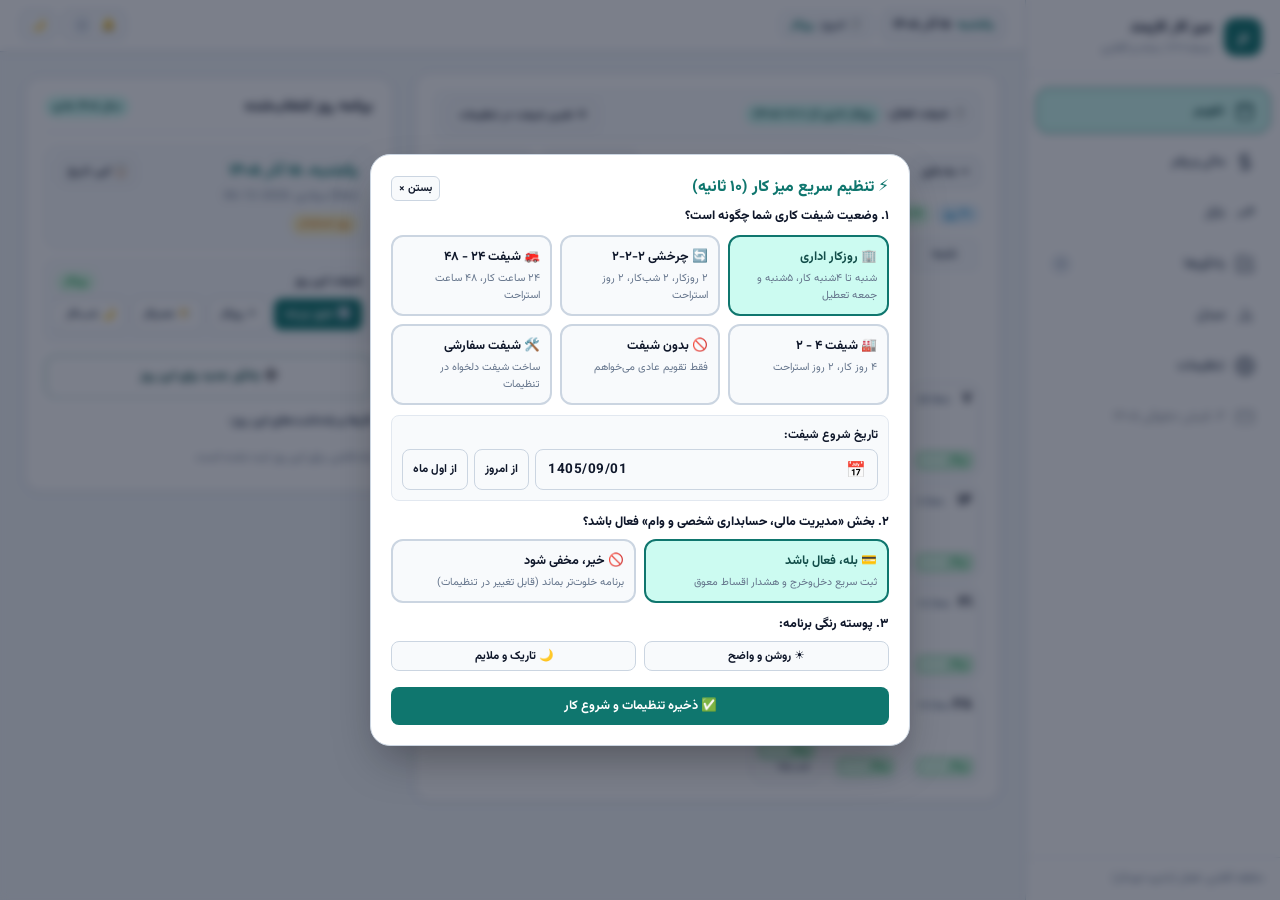
==== index.html @ 6904f2a6 "Add files via upload" ====
<!-- File: index.html | Version: 5.0.0-Auth | Date: 2026-10-25 -->
<!DOCTYPE html>
<html lang="fa" dir="rtl" data-theme="light" data-accent="teal">
<head>
  <meta charset="UTF-8">
  <meta name="viewport" content="width=device-width, initial-scale=1.0, maximum-scale=5.0, viewport-fit=cover">
  <meta name="theme-color" content="#0f766e">
  <title>میز کار هوشمند کارمند | نسخه ۴.۹</title>
  <link rel="preconnect" href="https://fonts.googleapis.com">
  <link rel="preconnect" href="https://fonts.gstatic.com" crossorigin>
  <link href="https://fonts.googleapis.com/css2?family=Vazirmatn:wght@400;500;600;700;800&display=swap" rel="stylesheet">
  <style>
    :root {
      --bg-app:#f1f5f9; --bg-surface:#ffffff; --bg-elevated:#f8fafc; --bg-hover:#e2e8f0;
      --text-primary:#0f172a; --text-secondary:#334155; --text-muted:#64748b;
      --border-color:#cbd5e1; --border-subtle:#e2e8f0;
      --primary:#0f766e; --primary-hover:#115e59; --primary-soft:#ccfbf1; --primary-text:#134e4a;
      --danger:#dc2626; --danger-soft:#fee2e2; --warning:#d97706; --warning-soft:#fef3c7;
      --success:#16a34a; --success-soft:#dcfce7; --info:#0284c7; --info-soft:#e0f2fe;
      --purple:#7c3aed; --purple-soft:#ede9fe;
      --radius-sm:8px; --radius-md:12px; --radius-lg:16px;
      --shadow-sm:0 1px 3px rgba(15,23,42,0.06); --shadow-md:0 10px 25px -5px rgba(15,23,42,0.15);
      --font-scale:1;
    }
    [data-theme="dark"] {
      --bg-app:#0b1120; --bg-surface:#111827; --bg-elevated:#1e293b; --bg-hover:#334155;
      --text-primary:#f8fafc; --text-secondary:#cbd5e1; --text-muted:#94a3b8;
      --border-color:#334155; --border-subtle:#1e293b;
      --primary:#14b8a6; --primary-hover:#2dd4bf; --primary-soft:rgba(20,184,166,0.16); --primary-text:#5eead4;
      --danger:#f87171; --danger-soft:rgba(239,68,68,0.2); --warning:#fbbf24; --warning-soft:rgba(245,158,11,0.18);
      --success:#4ade80; --success-soft:rgba(34,197,94,0.18); --info:#38bdf8; --info-soft:rgba(14,165,233,0.18);
      --purple:#a78bfa; --purple-soft:rgba(139,92,246,0.2);
    }
    [data-accent="blue"] { --primary:#2563eb; --primary-hover:#1d4ed8; --primary-soft:rgba(37,99,235,0.14); --primary-text:#1d4ed8; }
    [data-theme="dark"][data-accent="blue"] { --primary:#60a5fa; --primary-hover:#93c5fd; --primary-text:#93c5fd; }
    [data-accent="indigo"] { --primary:#4f46e5; --primary-hover:#4338ca; --primary-soft:rgba(79,70,229,0.14); --primary-text:#4338ca; }
    [data-theme="dark"][data-accent="indigo"] { --primary:#818cf8; --primary-hover:#a5b4fc; --primary-text:#a5b4fc; }

    /* Global Text Selection & Copy/Paste Lock */
    *, *::before, *::after {
      box-sizing:border-box; margin:0; padding:0;
      -webkit-user-select:none !important; -moz-user-select:none !important;
      -ms-user-select:none !important; user-select:none !important;
      -webkit-touch-callout:none !important;
    }
    html { font-size:calc(15px * var(--font-scale)); -webkit-tap-highlight-color:transparent; }
    body { font-family:'Vazirmatn',system-ui,-apple-system,Tahoma,sans-serif; background:var(--bg-app); color:var(--text-primary); line-height:1.6; min-height:100vh; overflow-x:hidden; }

    /* Desktop Layout */
    .app-layout { display:grid; grid-template-columns:255px 1fr; min-height:100vh; }
    .sidebar { background:var(--bg-surface); border-left:1px solid var(--border-color); display:flex; flex-direction:column; position:sticky; top:0; height:100vh; z-index:100; }
    .brand-box { padding:16px 18px; display:flex; align-items:center; gap:12px; border-bottom:1px solid var(--border-subtle); }
    .brand-icon { width:38px; height:38px; border-radius:var(--radius-md); background:var(--primary); color:#fff; display:flex; align-items:center; justify-content:center; font-weight:800; font-size:1.15rem; flex-shrink:0; }
    .brand-title { font-size:1rem; font-weight:800; color:var(--text-primary); }
    .brand-sub { font-size:0.72rem; color:var(--text-muted); }
    .nav-menu { flex:1; padding:14px 10px; display:flex; flex-direction:column; gap:6px; overflow-y:auto; }
    .nav-btn { font-family:inherit; position:relative; width:100%; display:flex; align-items:center; justify-content:space-between; padding:11px 14px; border-radius:var(--radius-md); border:1px solid transparent; background:transparent; color:var(--text-secondary); font-size:0.9rem; font-weight:600; cursor:pointer; transition:all 0.15s; text-align:right; }
    .nav-btn-content { display:flex; align-items:center; gap:10px; }
    .nav-btn svg { width:20px; height:20px; stroke:currentColor; stroke-width:2; fill:none; flex-shrink:0; }
    .nav-btn:hover:not(:disabled) { background:var(--bg-elevated); color:var(--text-primary); }
    .nav-btn.active { background:var(--primary-soft); color:var(--primary-text); border-color:var(--primary); font-weight:700; }
    .nav-btn:disabled { opacity:0.42; cursor:not-allowed; }
    .phase-tag { font-size:0.68rem; padding:2px 7px; border-radius:99px; background:var(--bg-elevated); color:var(--text-muted); border:1px solid var(--border-color); }
    .nav-counter-badge { display:inline-flex; align-items:center; justify-content:center; min-width:20px; height:20px; padding:0 6px; border-radius:99px; font-size:0.72rem; font-weight:800; background:var(--danger); color:#fff; }
    .nav-counter-badge.zero { background:var(--bg-hover); color:var(--text-muted); }
    .sidebar-footer { padding:12px 16px; border-top:1px solid var(--border-subtle); font-size:0.74rem; color:var(--text-muted); display:flex; flex-direction:column; gap:4px; }

    /* Smart Pinning Mini-Dashboard Header */
    .workspace { display:flex; flex-direction:column; min-width:0; }
    .topbar {
      background:var(--bg-surface); border-bottom:1px solid var(--border-color);
      padding:10px 20px; display:flex; align-items:center; justify-content:space-between;
      flex-wrap:wrap; gap:10px; position:sticky; top:0; z-index:90;
      box-shadow:var(--shadow-sm);
      transition:transform 0.24s cubic-bezier(0.4, 0, 0.2, 1);
      will-change:transform;
    }
    .topbar.topbar-hidden { transform:translateY(-105%); }
    .mini-dash-right { display:flex; align-items:center; gap:8px; flex-wrap:wrap; }
    .dash-date-pill { display:inline-flex; align-items:center; gap:6px; background:var(--bg-elevated); border:1px solid var(--border-color); padding:4px 10px; border-radius:var(--radius-sm); font-weight:800; font-size:0.86rem; cursor:pointer; }
    .dash-date-pill span.weekday { color:var(--primary); }
    .dash-stat-chip { font-family:inherit; display:inline-flex; align-items:center; gap:5px; padding:4px 10px; border-radius:var(--radius-sm); font-size:0.78rem; font-weight:700; border:1px solid var(--border-subtle); background:var(--bg-elevated); color:var(--text-secondary); cursor:pointer; transition:0.15s; }
    .dash-stat-chip:hover { border-color:var(--primary); }
    .dash-stat-chip.overdue-alert {
      background:var(--danger-soft); color:var(--danger); border-color:var(--danger);
      animation:pulseAlert 1.8s infinite;
    }
    @keyframes pulseAlert {
      0%, 100% { box-shadow:0 0 0 0 rgba(220, 38, 38, 0.35); }
      50% { box-shadow:0 0 0 5px rgba(220, 38, 38, 0); }
    }
    .topbar-tools { display:flex; align-items:center; gap:6px; flex-wrap:wrap; }

    .content-area { padding:20px 24px; max-width:1380px; width:100%; margin:0 auto; }
    .view-pane { display:none; }
    .view-pane.active { display:block; }

    .card { background:var(--bg-surface); border:1px solid var(--border-color); border-radius:var(--radius-lg); padding:18px 20px; box-shadow:var(--shadow-sm); margin-bottom:18px; }
    .card.editing-mode { border:2px solid var(--warning); box-shadow:0 0 0 4px var(--warning-soft); }
    .card-head { display:flex; align-items:center; justify-content:space-between; flex-wrap:wrap; gap:10px; padding-bottom:12px; margin-bottom:14px; border-bottom:1px solid var(--border-subtle); }
    .card-title { font-size:1rem; font-weight:800; display:flex; align-items:center; gap:8px; }

    .btn { font-family:inherit; display:inline-flex; align-items:center; justify-content:center; gap:6px; padding:8px 14px; border-radius:var(--radius-sm); border:1px solid transparent; font-size:0.84rem; font-weight:700; cursor:pointer; transition:0.15s; white-space:nowrap; }
    .btn-primary { background:var(--primary); color:#fff; }
    .btn-primary:hover { background:var(--primary-hover); }
    .btn-secondary { background:var(--bg-elevated); color:var(--text-primary); border-color:var(--border-color); }
    .btn-secondary:hover { background:var(--bg-hover); }
    .btn-danger { background:var(--danger-soft); color:var(--danger); border-color:var(--danger); }
    .btn-warning { background:var(--warning-soft); color:var(--warning); border-color:var(--warning); }
    .btn-success { background:var(--success-soft); color:var(--success); border-color:var(--success); }
    .btn-sm { padding:5px 10px; font-size:0.77rem; }
    .btn-xs { padding:3px 7px; font-size:0.72rem; border-radius:6px; }

    .form-grid { display:grid; grid-template-columns:repeat(auto-fit, minmax(215px, 1fr)); gap:14px; }
    .field { display:flex; flex-direction:column; gap:5px; min-width:0; }
    .field label { font-size:0.82rem; font-weight:700; color:var(--text-secondary); display:flex; justify-content:space-between; align-items:center; gap:4px; }
    .input-with-btn { display:flex; gap:6px; align-items:center; position:relative; }
    .input, .select { font-family:inherit; width:100%; padding:9px 12px; border-radius:var(--radius-sm); border:1px solid var(--border-color); background:var(--bg-elevated); color:var(--text-primary); font-size:0.9rem; transition:0.15s; }
    .input:focus, .select:focus { outline:none; border-color:var(--primary); background:var(--bg-surface); box-shadow:0 0 0 3px var(--primary-soft); }
    .ltr-input { direction:ltr; text-align:left; font-variant-numeric:tabular-nums; font-weight:700; letter-spacing:0.5px; }
    .picker-trigger-input { cursor:pointer; background-image:linear-gradient(45deg, transparent 50%, var(--primary) 50%); background-position:calc(100% - 10px) center; background-size:6px 6px; background-repeat:no-repeat; }
    .toman-helper { font-size:0.75rem; color:var(--primary); font-weight:700; min-height:18px; }

    .badge { display:inline-flex; align-items:center; gap:4px; padding:2px 8px; border-radius:99px; font-size:0.73rem; font-weight:700; white-space:nowrap; }
    .badge-primary { background:var(--primary-soft); color:var(--primary-text); }
    .badge-danger { background:var(--danger-soft); color:var(--danger); }
    .badge-warning { background:var(--warning-soft); color:var(--warning); }
    .badge-success { background:var(--success-soft); color:var(--success); }
    .badge-info { background:var(--info-soft); color:var(--info); }
    .badge-purple { background:var(--purple-soft); color:var(--purple); }

    /* Overdue Alert Banner in Calendar & Finance */
    .overdue-banner {
      padding:10px 14px; border-radius:var(--radius-md); margin-bottom:12px;
      background:var(--danger-soft); border:1.5px solid var(--danger); color:var(--danger);
      display:none; align-items:center; justify-content:space-between; flex-wrap:wrap; gap:8px;
      font-size:0.82rem; font-weight:700;
    }
    .overdue-banner.show { display:flex; }

    .cal-shift-strip {
      display:flex; align-items:center; justify-content:space-between; flex-wrap:wrap; gap:8px;
      padding:8px 12px; margin-bottom:12px; border-radius:var(--radius-sm);
      background:var(--bg-elevated); border:1px solid var(--border-subtle); font-size:0.8rem;
    }

    /* Calendar Grid */
    .calendar-workspace { display:grid; grid-template-columns:1fr 370px; gap:20px; align-items:start; }
    .cal-toolbar { display:flex; align-items:center; justify-content:space-between; flex-wrap:wrap; gap:10px; margin-bottom:12px; }
    .cal-nav-group, .cal-month-selectors { display:flex; align-items:center; gap:8px; }
    .cal-weekdays { display:grid; grid-template-columns:repeat(7, minmax(0,1fr)); gap:8px; margin-bottom:8px; }
    .cal-weekday { text-align:center; padding:8px 2px; font-size:0.82rem; font-weight:800; color:var(--text-secondary); background:var(--bg-elevated); border-radius:var(--radius-sm); }
    .cal-weekday.friday-head { color:var(--danger); }
    .cal-days-grid { display:grid; grid-template-columns:repeat(7, minmax(0,1fr)); gap:8px; }
    .cal-cell { min-height:94px; background:var(--bg-surface); border:1px solid var(--border-color); border-radius:var(--radius-md); padding:7px; display:flex; flex-direction:column; justify-content:space-between; cursor:pointer; transition:0.14s; min-width:0; overflow:hidden; }
    .cal-cell:hover:not(.empty) { border-color:var(--primary); box-shadow:var(--shadow-sm); }
    .cal-cell.empty { background:transparent; border-color:transparent; cursor:default; }
    .cal-cell.is-today { border:2px solid var(--primary); background:var(--primary-soft); }
    .cal-cell.is-selected { box-shadow:0 0 0 2.5px var(--primary); border-color:var(--primary); }
    .cal-cell.is-holiday { background:var(--danger-soft); border-color:rgba(220,38,38,0.35); }
    .cal-cell.is-holiday .cell-jday { color:var(--danger); }
    .cell-top { display:flex; align-items:baseline; justify-content:space-between; gap:2px; }
    .cell-jday { font-size:1.1rem; font-weight:800; line-height:1; }
    .cell-gday { font-size:0.7rem; color:var(--text-muted); direction:ltr; font-weight:600; }
    .cell-events { display:flex; flex-direction:column; gap:2px; margin-top:4px; min-width:0; }
    .cell-event-pill { font-size:0.64rem; padding:1px 4px; border-radius:4px; white-space:nowrap; overflow:hidden; text-overflow:ellipsis; font-weight:700; line-height:1.3; }
    .pill-occasion { background:var(--bg-elevated); color:var(--text-secondary); }
    .pill-holiday { background:var(--danger); color:#fff; }
    .pill-note { background:var(--primary); color:#fff; }
    .pill-loan-overdue { background:var(--danger); color:#fff; border:1px solid #fff; }
    .pill-loan-due { background:var(--warning); color:#fff; }
    .pill-loan-paid { background:var(--success-soft); color:var(--success); border:1px solid var(--success); }
    .shift-day { background:var(--success-soft); color:var(--success); border:1px solid var(--success); }
    .shift-evening { background:var(--info-soft); color:var(--info); border:1px solid var(--info); }
    .shift-night { background:var(--purple-soft); color:var(--purple); border:1px solid var(--purple); }
    .shift-full24 { background:var(--warning-soft); color:var(--warning); border:1px solid var(--warning); }
    .shift-rest { background:var(--bg-elevated); color:var(--text-muted); border:1px dashed var(--border-color); }

    .quick-shift-pills { display:grid; grid-template-columns:repeat(3, 1fr); gap:6px; margin-top:6px; }
    .q-shift-btn, .chip-btn { font-family:inherit; padding:6px 10px; border-radius:8px; border:1px solid var(--border-color); background:var(--bg-surface); color:var(--text-secondary); font-size:0.76rem; font-weight:700; cursor:pointer; text-align:center; transition:0.15s; }
    .q-shift-btn:hover, .chip-btn:hover { border-color:var(--primary); }
    .q-shift-btn.active, .chip-btn.active { background:var(--primary); color:#fff; border-color:var(--primary); }

    .inspector-card { position:sticky; top:76px; }
    .inspector-date-box { background:var(--bg-elevated); border:1px solid var(--border-subtle); border-radius:var(--radius-md); padding:12px 14px; margin-bottom:12px; }
    .inspector-jdate { font-size:1.08rem; font-weight:800; color:var(--primary); }
    .inspector-gdate { font-size:0.78rem; color:var(--text-muted); margin-top:2px; direction:ltr; text-align:right; }
    .task-list { display:flex; flex-direction:column; gap:8px; margin-top:10px; }
    .task-item { display:flex; align-items:flex-start; justify-content:space-between; gap:10px; padding:10px 12px; border-radius:var(--radius-sm); border:1px solid var(--border-color); background:var(--bg-elevated); }
    .task-item.done { opacity:0.6; }
    .task-item.done .task-title { text-decoration:line-through; }
    .task-left { display:flex; align-items:flex-start; gap:8px; flex:1; min-width:0; }
    .task-title { font-weight:700; font-size:0.88rem; word-break:break-word; }
    .task-meta { font-size:0.74rem; color:var(--text-muted); display:flex; flex-wrap:wrap; gap:6px; margin-top:3px; }

    /* Finance & Upfront Option Box */
    .fin-summary-grid { display:grid; grid-template-columns:repeat(3, 1fr); gap:12px; margin-bottom:16px; }
    .fin-stat-card { padding:14px; border-radius:var(--radius-md); border:1px solid var(--border-color); background:var(--bg-elevated); display:flex; flex-direction:column; gap:4px; }
    .fin-stat-label { font-size:0.78rem; color:var(--text-muted); font-weight:700; }
    .fin-stat-val { font-size:1.15rem; font-weight:800; direction:ltr; text-align:right; }
    .fin-subtabs { display:grid; grid-template-columns:1fr 1fr; gap:8px; margin-bottom:16px; background:var(--bg-elevated); padding:5px; border-radius:var(--radius-md); border:1px solid var(--border-color); }
    .fin-subtab-btn { font-family:inherit; padding:9px; border-radius:var(--radius-sm); border:none; background:transparent; color:var(--text-secondary); font-weight:800; font-size:0.88rem; cursor:pointer; transition:0.15s; }
    .fin-subtab-btn.active { background:var(--primary); color:#fff; box-shadow:var(--shadow-sm); }
    .progress-bar-bg { width:100%; height:10px; background:var(--bg-hover); border-radius:99px; overflow:hidden; margin:8px 0; }
    .progress-bar-fill { height:100%; background:var(--primary); border-radius:99px; transition:width 0.3s ease; }

    .upfront-fee-box {
      grid-column:1 / -1; padding:12px 14px; border-radius:var(--radius-md);
      background:var(--bg-elevated); border:1px dashed var(--primary);
      display:flex; flex-direction:column; gap:8px;
    }
    .loan-live-report {
      grid-column:1 / -1; padding:12px 14px; border-radius:var(--radius-md);
      background:var(--bg-elevated); border:1px solid var(--border-color);
      display:flex; flex-direction:column; gap:6px; font-size:0.82rem;
    }

    .table-container { width:100%; overflow-x:auto; border:1px solid var(--border-color); border-radius:var(--radius-md); }
    table { width:100%; border-collapse:collapse; font-size:0.85rem; }
    th, td { padding:9px 12px; border-bottom:1px solid var(--border-subtle); text-align:right; }
    th { background:var(--bg-elevated); font-weight:800; color:var(--text-secondary); white-space:nowrap; }

    /* =========================================================================
       SEXY ANIMATED POP-OUT TOUCH DATE & TIME PICKER + MODAL BACKDROP
    ========================================================================= */
    .modal-backdrop, .picker-backdrop {
      position:fixed; inset:0; background:rgba(15,23,42,0.55); backdrop-filter:blur(4px);
      z-index:2500; display:none; align-items:center; justify-content:center; padding:14px;
      cursor:pointer; opacity:0; transition:opacity 0.22s cubic-bezier(0.16, 1, 0.3, 1);
    }
    .modal-backdrop.open, .picker-backdrop.open { display:flex; opacity:1; }
    .modal-backdrop.closing, .picker-backdrop.closing { opacity:0; }

    .modal-box, .touch-picker-card {
      background:var(--bg-surface); border:1px solid var(--border-color); border-radius:20px;
      max-width:540px; width:100%; max-height:92vh; overflow-y:auto; padding:20px;
      box-shadow:0 20px 45px -10px rgba(0,0,0,0.35); cursor:default;
      transform:scale(0.88) translateY(20px); opacity:0;
      transition:transform 0.26s cubic-bezier(0.16, 1, 0.3, 1), opacity 0.22s ease;
    }
    .touch-picker-card { max-width:380px; padding:16px; }
    .modal-backdrop.open .modal-box,
    .picker-backdrop.open .touch-picker-card {
      transform:scale(1) translateY(0); opacity:1;
    }
    .modal-backdrop.closing .modal-box,
    .picker-backdrop.closing .touch-picker-card {
      transform:scale(0.9) translateY(18px); opacity:0;
    }

    .tp-header {
      display:flex; justify-content:space-between; align-items:center;
      padding-bottom:10px; margin-bottom:10px; border-bottom:1px solid var(--border-subtle);
    }
    .tp-title { font-size:0.92rem; font-weight:800; color:var(--primary); }
    .tp-live-preview {
      font-family:monospace; font-size:1.15rem; font-weight:800; direction:ltr;
      background:var(--primary-soft); color:var(--primary-text); padding:3px 10px; border-radius:8px;
    }
    .tp-presets { display:flex; gap:6px; flex-wrap:wrap; margin-bottom:10px; }
    .tp-preset-btn {
      flex:1; font-family:inherit; padding:6px 8px; border-radius:8px; border:1px solid var(--border-color);
      background:var(--bg-elevated); color:var(--text-primary); font-size:0.75rem; font-weight:700; cursor:pointer; transition:0.15s;
    }
    .tp-preset-btn:hover { border-color:var(--primary); background:var(--primary-soft); }

    .tp-nav-row { display:flex; align-items:center; justify-content:space-between; gap:6px; margin-bottom:8px; }
    .tp-months-grid { display:grid; grid-template-columns:repeat(4, 1fr); gap:5px; margin-bottom:10px; }
    .tp-month-btn {
      font-family:inherit; padding:5px 2px; border-radius:6px; border:1px solid var(--border-subtle);
      background:var(--bg-elevated); color:var(--text-secondary); font-size:0.73rem; font-weight:700; cursor:pointer;
    }
    .tp-month-btn.active { background:var(--primary); color:#fff; border-color:var(--primary); }

    .tp-days-grid { display:grid; grid-template-columns:repeat(7, 1fr); gap:4px; }
    .tp-day-head { text-align:center; font-size:0.7rem; font-weight:800; color:var(--text-muted); padding:3px 0; }
    .tp-day-btn {
      font-family:inherit; height:36px; border-radius:8px; border:1px solid var(--border-subtle);
      background:var(--bg-elevated); color:var(--text-primary); font-size:0.86rem; font-weight:800;
      cursor:pointer; display:flex; align-items:center; justify-content:center; transition:0.12s;
    }
    .tp-day-btn:hover:not(:disabled) { border-color:var(--primary); transform:scale(1.06); }
    .tp-day-btn.active { background:var(--primary); color:#fff; border-color:var(--primary); box-shadow:0 3px 10px rgba(15,118,110,0.35); }
    .tp-day-btn.today { border:2px solid var(--primary); }
    .tp-day-btn.friday { color:var(--danger); }
    .tp-day-btn.active.friday { color:#fff; }

    /* Time Picker Grid */
    .tp-time-columns { display:grid; grid-template-columns:1fr 1fr; gap:10px; margin-top:8px; }
    .tp-time-box { background:var(--bg-elevated); border:1px solid var(--border-subtle); border-radius:12px; padding:8px; }
    .tp-time-box-title { text-align:center; font-size:0.75rem; font-weight:800; color:var(--text-muted); margin-bottom:6px; }
    .tp-hours-grid { display:grid; grid-template-columns:repeat(4, 1fr); gap:4px; }
    .tp-mins-grid { display:grid; grid-template-columns:repeat(3, 1fr); gap:5px; }
    .tp-tcell {
      font-family:monospace; padding:6px 2px; border-radius:6px; border:1px solid var(--border-subtle);
      background:var(--bg-surface); color:var(--text-primary); font-size:0.82rem; font-weight:700;
      cursor:pointer; text-align:center; transition:0.12s;
    }
    .tp-tcell.active { background:var(--primary); color:#fff; border-color:var(--primary); }

    .preset-grid { display:grid; grid-template-columns:repeat(auto-fit, minmax(145px, 1fr)); gap:8px; margin-top:8px; }
    .preset-card {
      font-family:inherit; padding:10px; border-radius:var(--radius-md); border:2px solid var(--border-color);
      background:var(--bg-elevated); color:var(--text-primary); cursor:pointer; text-align:right; transition:0.15s;
      display:flex; flex-direction:column; gap:3px;
    }
    .preset-card strong { font-size:0.84rem; }
    .preset-card span { font-size:0.71rem; color:var(--text-muted); }
    .preset-card.selected { border-color:var(--primary); background:var(--primary-soft); color:var(--primary-text); }

    .toast-container { position:fixed; bottom:78px; left:16px; z-index:3000; display:flex; flex-direction:column; gap:8px; pointer-events:none; }
    .toast { background:var(--text-primary); color:var(--bg-surface); padding:10px 16px; border-radius:var(--radius-sm); font-size:0.84rem; font-weight:700; box-shadow:var(--shadow-md); }

    /* =========================================================================
       MOBILE RESPONSIVE: PINNED HEADER + ROCK-SOLID FIXED FOOTER + BOTTOM SHEET PICKER
    ========================================================================= */
    @media (max-width: 1080px) {
      .calendar-workspace { grid-template-columns:1fr; }
      .inspector-card { position:static; }
    }
    @media (max-width: 820px) {
      .app-layout { display:block; padding-bottom:calc(74px + env(safe-area-inset-bottom, 0px)); }
      .sidebar {
        position:fixed !important; bottom:0 !important; right:0 !important; left:0 !important; top:auto !important;
        height:calc(62px + env(safe-area-inset-bottom, 0px)) !important;
        padding-bottom:env(safe-area-inset-bottom, 0px);
        flex-direction:row; border-left:none; border-top:1px solid var(--border-color);
        box-shadow:0 -4px 16px rgba(0,0,0,0.12); background:var(--bg-surface);
        z-index:1000 !important; transform:translate3d(0,0,0);
      }
      .brand-box, .sidebar-footer, .phase-tag, .nav-btn:disabled { display:none !important; }
      .nav-menu {
        flex-direction:row; padding:4px 4px; gap:2px; width:100%; height:100%;
        justify-content:space-around; align-items:center; overflow:hidden;
      }
      .nav-btn {
        flex:1; height:100%; min-width:50px; flex-direction:column; justify-content:center;
        padding:3px 2px; font-size:0.66rem; border-radius:var(--radius-sm); text-align:center;
      }
      .nav-btn-content { flex-direction:column; gap:2px; justify-content:center; }
      .nav-btn svg { width:19px; height:19px; }
      .nav-counter-badge {
        position:absolute; top:3px; left:calc(50% - 20px);
        min-width:16px; height:16px; padding:0 4px; font-size:0.63rem;
        box-shadow:0 0 0 2px var(--bg-surface);
      }

      .topbar { position:sticky !important; top:0 !important; z-index:900 !important; padding:8px 10px; gap:6px; }
      .mini-dash-right { width:100%; justify-content:space-between; gap:4px; }
      .dash-date-pill { font-size:0.75rem; padding:3px 7px; }
      .dash-stat-chip { font-size:0.69rem; padding:3px 6px; }
      .topbar-tools { width:100%; justify-content:space-between; gap:6px; }
      .topbar-tools .btn { flex:1; padding:5px 6px; font-size:0.73rem; }

      .content-area { padding:10px 8px; }
      .card { padding:12px 10px; border-radius:var(--radius-md); margin-bottom:12px; }
      .card-head { padding-bottom:10px; margin-bottom:12px; }
      .card-title { font-size:0.92rem; }
      .form-grid, .fin-summary-grid { grid-template-columns:1fr !important; gap:10px; }
      .input, .select { font-size:16px; padding:8px 10px; }

      .cal-toolbar { flex-direction:column; align-items:stretch; gap:8px; }
      .cal-nav-group { justify-content:space-between; width:100%; }
      .cal-nav-group .btn { flex:1; }
      .cal-month-selectors { width:100%; display:grid; grid-template-columns:1fr 1fr; gap:6px; }
      .cal-month-selectors .select { width:100% !important; }
      .cal-weekdays { gap:3px; margin-bottom:4px; }
      .cal-weekday { font-size:0.68rem; padding:6px 1px; }
      .cal-days-grid { gap:3px; }
      .cal-cell { min-height:64px; padding:3px; border-radius:6px; }
      .cell-jday { font-size:0.92rem; }
      .cell-gday { font-size:0.58rem; }
      .cell-event-pill { font-size:0.55rem; padding:1px 2px; border-radius:3px; }
      th, td { padding:7px 8px; font-size:0.78rem; }

      /* Mobile Bottom-Sheet Pop-Out Motion for Touch Picker */
      .picker-backdrop { align-items:flex-end; padding:0; }
      .touch-picker-card {
        max-width:100%; border-radius:22px 22px 0 0;
        padding:16px 14px calc(18px + env(safe-area-inset-bottom, 0px));
        transform:translateY(100%);
      }
      .picker-backdrop.open .touch-picker-card { transform:translateY(0); }
      .picker-backdrop.closing .touch-picker-card { transform:translateY(100%); }
    }

    /* =====================================================================
       v4.7 — Accessibility, dark tones, inline picker, help, settings, notifications
    ===================================================================== */
    :root { --app-font:'Vazirmatn',system-ui,-apple-system,Tahoma,sans-serif; }
    body { font-family:var(--app-font); }
    /* FIX: typing must work inside fields even with the selection lock */
    input, textarea, select, [contenteditable="true"] {
      -webkit-user-select:text !important; -moz-user-select:text !important;
      -ms-user-select:text !important; user-select:text !important;
      -webkit-touch-callout:default !important;
    }
    :focus-visible { outline:3px solid var(--primary); outline-offset:2px; }
    .input:focus-visible, .select:focus-visible { outline-offset:0; }

    /* Dark tones: neutral charcoal by default (no purple/blue cast) */
    [data-theme="dark"] {
      --bg-app:#0b0b0c; --bg-surface:#151517; --bg-elevated:#1d1d20; --bg-hover:#2a2a2e;
      --text-primary:#f4f4f5; --text-secondary:#d0d0d4; --text-muted:#a1a1a8;
      --border-color:#34343a; --border-subtle:#26262a;
    }
    [data-theme="dark"][data-dark="amoled"] {
      --bg-app:#000000; --bg-surface:#0c0c0d; --bg-elevated:#151516; --bg-hover:#232325;
      --border-color:#2b2b2f; --border-subtle:#1c1c1e;
    }
    [data-theme="dark"][data-dark="soft"] {
      --bg-app:#0b1120; --bg-surface:#111827; --bg-elevated:#1e293b; --bg-hover:#334155;
      --text-primary:#f8fafc; --text-secondary:#cbd5e1; --text-muted:#94a3b8;
      --border-color:#334155; --border-subtle:#1e293b;
    }
    [data-theme="dark"] { --purple-soft:rgba(167,139,250,0.14); --info-soft:rgba(56,189,248,0.14); }
    [data-accent="orange"] { --primary:#c2410c; --primary-hover:#9a3412; --primary-soft:rgba(234,88,12,0.14); --primary-text:#9a3412; }
    [data-theme="dark"][data-accent="orange"] { --primary:#fb923c; --primary-hover:#fdba74; --primary-text:#fdba74; }
    [data-accent="rose"] { --primary:#be123c; --primary-hover:#9f1239; --primary-soft:rgba(225,29,72,0.12); --primary-text:#9f1239; }
    [data-theme="dark"][data-accent="rose"] { --primary:#fb7185; --primary-hover:#fda4af; --primary-text:#fda4af; }
    [data-contrast="high"] { --text-secondary:var(--text-primary); --text-muted:var(--text-secondary); --border-color:#475569; }
    [data-contrast="high"][data-theme="dark"] { --border-color:#8a8a92; --text-muted:#d8d8dc; }
    [data-contrast="high"] .card, [data-contrast="high"] .input, [data-contrast="high"] .select, [data-contrast="high"] .btn-secondary { border-width:2px; }
    [data-motion="off"] *, [data-motion="off"] *::before, [data-motion="off"] *::after { transition:none !important; animation:none !important; scroll-behavior:auto !important; }
    @media (prefers-reduced-motion: reduce) { *, *::before, *::after { transition-duration:0.01ms !important; animation-duration:0.01ms !important; } }
    [data-targets="large"] .btn, [data-targets="large"] .input, [data-targets="large"] .select, [data-targets="large"] .chip-btn, [data-targets="large"] .q-shift-btn { min-height:48px; }
    [data-targets="large"] .btn-xs { padding:8px 12px; font-size:0.8rem; }

    /* Inline date / time picker (replaces the full-screen popup) */
    .picker-trigger-input { background-image:none !important; cursor:text !important; }
    .ip-field { position:relative; width:100%; min-width:0; }
    .ip-field .input { padding-right:44px; }
    .ip-toggle {
      position:absolute; right:4px; top:50%; transform:translateY(-50%); width:36px; height:min(36px, calc(100% - 8px));
      border:none; background:transparent; border-radius:8px; cursor:pointer; font-size:1.05rem; color:var(--primary);
      display:inline-flex; align-items:center; justify-content:center;
    }
    .ip-toggle:hover, .ip-toggle[aria-expanded="true"] { background:var(--primary-soft); }
    .ip-msg { font-size:0.74rem; color:var(--danger); font-weight:700; min-height:0; }
    .input.is-invalid { border-color:var(--danger); box-shadow:0 0 0 3px var(--danger-soft); }
    .ip-wrap {
      display:grid; grid-template-rows:0fr; opacity:0; visibility:hidden; grid-column:1 / -1; width:100%;
      transition:grid-template-rows .24s cubic-bezier(.2,.8,.2,1), opacity .2s ease, margin .24s ease, visibility 0s linear .24s;
    }
    .ip-wrap.open { grid-template-rows:1fr; opacity:1; visibility:visible; margin:2px 0 6px; transition-delay:0s; }
    .ip-clip { overflow:hidden; min-height:0; }
    .ip-panel { background:var(--bg-surface); border:1px solid var(--primary); border-radius:var(--radius-md); padding:8px; max-width:330px; box-shadow:var(--shadow-sm); }
    .ip-head { display:flex; align-items:center; gap:4px; margin-bottom:6px; }
    .ip-titles { flex:1; display:flex; gap:4px; justify-content:center; min-width:0; }
    .ip-btn { font-family:inherit; border:1px solid var(--border-subtle); background:var(--bg-elevated); color:var(--text-primary); border-radius:8px; cursor:pointer; font-weight:800; font-size:0.84rem; min-height:34px; padding:2px 10px; }
    .ip-btn:hover { border-color:var(--primary); }
    .ip-btn[aria-pressed="true"], .ip-btn.sel { background:var(--primary); color:#fff; border-color:var(--primary); }
    .ip-btn.today { border:2px solid var(--primary); }
    .ip-btn.fri { color:var(--danger); }
    .ip-btn.sel.fri { color:#fff; }
    .ip-nav { width:34px; padding:0; }
    .ip-grid { display:grid; gap:4px; }
    .ip-days { grid-template-columns:repeat(7,1fr); }
    .ip-months { grid-template-columns:repeat(3,1fr); }
    .ip-years { grid-template-columns:repeat(4,1fr); max-height:196px; overflow-y:auto; padding:2px; }
    .ip-hours { grid-template-columns:repeat(8,1fr); }
    .ip-mins { grid-template-columns:repeat(6,1fr); }
    .ip-dh { text-align:center; font-size:0.7rem; font-weight:800; color:var(--text-muted); padding:2px 0; }
    .ip-cap { font-size:0.72rem; font-weight:800; color:var(--text-muted); margin:6px 2px 3px; }
    .ip-day { padding:0; min-height:34px; }
    .ip-time { padding:0; min-height:32px; font-variant-numeric:tabular-nums; }
    .ip-foot { display:flex; gap:6px; margin-top:6px; }
    .ip-foot .ip-btn { flex:1; font-size:0.78rem; }

    /* Short help: tiny "؟" button + tip */
    .help-btn { font-family:inherit; width:22px; height:22px; flex-shrink:0; border-radius:50%; border:1px solid var(--border-color); background:var(--bg-elevated); color:var(--primary); font-size:0.78rem; font-weight:800; cursor:pointer; line-height:1; padding:0; }
    .help-btn[aria-expanded="true"] { background:var(--primary); color:#fff; border-color:var(--primary); }
    .help-tip { display:none; font-size:0.78rem; line-height:1.7; color:var(--text-secondary); background:var(--info-soft); border-inline-start:3px solid var(--info); border-radius:6px; padding:6px 10px; margin:2px 0 4px; }
    .help-tip.show, .help-all .help-tip { display:block; }
    .help-all .help-btn { display:none; }
    .help-off .help-btn, .help-off .help-tip { display:none !important; }
    .no-words .toman-helper { display:none; }

    /* Settings (iOS / One UI style grouped lists) */
    .set-cats { display:flex; gap:6px; overflow-x:auto; padding:2px 2px 10px; margin-bottom:6px; position:sticky; top:0; z-index:5; background:var(--bg-app); scrollbar-width:none; }
    .set-cats::-webkit-scrollbar { display:none; }
    .set-cat { font-family:inherit; flex:0 0 auto; display:inline-flex; align-items:center; gap:6px; padding:9px 14px; border-radius:99px; border:1px solid var(--border-color); background:var(--bg-surface); color:var(--text-secondary); font-weight:800; font-size:0.84rem; cursor:pointer; white-space:nowrap; }
    .set-cat[aria-selected="true"] { background:var(--primary); color:#fff; border-color:var(--primary); }
    .set-panel { display:none; max-width:760px; margin-inline:auto; }
    .set-panel.active { display:block; }
    .set-group-title { font-size:0.76rem; font-weight:800; color:var(--text-muted); margin:14px 6px 6px; }
    .set-group { background:var(--bg-surface); border:1px solid var(--border-color); border-radius:var(--radius-lg); overflow:hidden; }
    .set-row { display:flex; align-items:center; justify-content:space-between; gap:12px; padding:12px 14px; border-bottom:1px solid var(--border-subtle); flex-wrap:wrap; }
    .set-row:last-child { border-bottom:none; }
    .set-row-text { flex:1 1 190px; min-width:0; }
    .set-row-title { font-weight:800; font-size:0.9rem; display:flex; align-items:center; gap:6px; }
    .set-row-sub { font-size:0.76rem; color:var(--text-muted); margin-top:2px; }
    .set-row .select, .set-row .input { width:auto; min-width:150px; max-width:100%; }
    .set-row .ip-field { width:150px; }
    .switch { position:relative; width:50px; height:30px; flex-shrink:0; }
    .switch input { position:absolute; inset:0; width:100%; height:100%; opacity:0; cursor:pointer; margin:0; }
    .switch span { position:absolute; inset:0; border-radius:99px; background:var(--bg-hover); border:1px solid var(--border-color); transition:background .2s; pointer-events:none; }
    .switch span::after { content:''; position:absolute; top:3px; right:3px; width:22px; height:22px; border-radius:50%; background:#fff; box-shadow:0 1px 3px rgba(0,0,0,.35); transition:transform .2s; }
    .switch input:checked + span { background:var(--primary); border-color:var(--primary); }
    .switch input:checked + span::after { transform:translateX(-20px); }
    .switch input:focus-visible + span { outline:3px solid var(--primary); outline-offset:2px; }
    .set-preview { margin:10px 0 0; padding:12px 14px; border-radius:var(--radius-md); border:1px dashed var(--border-color); background:var(--bg-elevated); }
    .set-preview strong { font-size:calc(1rem); }

    /* Notifications */
    .notif-wrap { position:relative; }
    .notif-badge { display:inline-flex; align-items:center; justify-content:center; min-width:18px; height:18px; padding:0 5px; margin-inline-start:4px; border-radius:99px; background:var(--danger); color:#fff; font-size:0.68rem; font-weight:800; }
    .notif-badge.zero { background:var(--bg-hover); color:var(--text-muted); }
    .notif-panel { position:fixed; top:68px; left:16px; width:360px; max-width:calc(100vw - 20px); max-height:70vh; overflow-y:auto; background:var(--bg-surface); border:1px solid var(--border-color); border-radius:var(--radius-lg); box-shadow:var(--shadow-md); z-index:2000; padding:10px; opacity:0; transform:translateY(-6px) scale(.98); visibility:hidden; transition:opacity .18s ease, transform .18s ease, visibility 0s linear .18s; }
    .notif-panel.open { opacity:1; transform:none; visibility:visible; transition-delay:0s; }
    .notif-item { display:flex; gap:10px; width:100%; text-align:right; font-family:inherit; background:var(--bg-elevated); border:1px solid var(--border-subtle); border-inline-start:4px solid var(--info); color:var(--text-primary); border-radius:var(--radius-sm); padding:9px 11px; margin-top:6px; cursor:pointer; }
    .notif-item:hover { border-color:var(--primary); }
    .notif-item.danger { border-inline-start-color:var(--danger); }
    .notif-item.warn { border-inline-start-color:var(--warning); }
    .notif-item.ok { border-inline-start-color:var(--success); }
    .notif-title { font-weight:800; font-size:0.84rem; }
    .notif-text { font-size:0.77rem; color:var(--text-secondary); margin-top:1px; }
    .notif-head { display:flex; justify-content:space-between; align-items:center; font-weight:800; font-size:0.9rem; }
    @media (max-width: 820px) {
      .notif-wrap { position:static; }
      .notif-panel { position:fixed; top:auto; left:8px; right:8px; bottom:calc(72px + env(safe-area-inset-bottom, 0px)); width:auto; max-width:none; max-height:60vh; }
      .ip-panel { max-width:100%; }
      .ip-field .input { font-size:16px; }
      .set-row .select, .set-row .input { width:100%; }
      .set-row .ip-field { width:100%; }
    }
    @media print { .notif-panel, .ip-wrap { display:none !important; } }

    .ip-hostbox { width:150px; max-width:100%; }
    @media (max-width: 820px) { .ip-hostbox { width:100%; } }

    /* =====================================================================
       v4.8 — Declutter + Market tab
    ===================================================================== */
    .phase-tag { display:none !important; }
    .set-cats { position:static; }
    /* compact top bar: one scrollable row of chips + icon-only tools */
    .topbar { flex-wrap:nowrap; }
    .mini-dash-right { flex:1 1 0; min-width:0; flex-wrap:nowrap; overflow-x:auto; scrollbar-width:none; }
    .mini-dash-right::-webkit-scrollbar { display:none; }
    .mini-dash-right > * { flex:0 0 auto; }
    .topbar-tools { flex:0 0 auto; flex-wrap:nowrap; width:auto; }
    .topbar-tools .btn { flex:0 0 auto; }
    [data-density="simple"] #hdrTasksChip, [data-density="simple"] #hdrFinanceChip { display:none !important; }
    [data-density="simple"] #btnOpenQuickWizard { display:none; }
    /* quick shift pills: one tidy row */
    .quick-shift-pills { display:flex; flex-wrap:nowrap; overflow-x:auto; gap:6px; scrollbar-width:none; width:0; min-width:100%; }
    .quick-shift-pills::-webkit-scrollbar { display:none; }
    .q-shift-btn { flex:0 0 auto; white-space:nowrap; }
    .qn-details { margin-bottom:6px; }
    .qn-details > summary { list-style:none; cursor:pointer; padding:10px 12px; border-radius:var(--radius-md); border:1px dashed var(--primary); color:var(--primary-text); font-weight:800; font-size:0.86rem; text-align:center; }
    .qn-details > summary::-webkit-details-marker { display:none; }
    .qn-details[open] > summary { margin-bottom:10px; background:var(--primary-soft); }
    @media (max-width: 820px) {
      .topbar { padding:6px 8px; gap:6px; }
      .mini-dash-right { width:auto; justify-content:flex-start; }
      .topbar-tools { width:auto; }
      .topbar-tools .btn { padding:6px 10px; font-size:1rem; min-width:40px; }
      .nav-btn { min-width:44px; font-size:0.6rem; }
      .nav-btn svg { width:18px; height:18px; }
    }

    /* Market */
    .mk-head { display:flex; align-items:flex-start; justify-content:space-between; gap:10px; flex-wrap:wrap; margin-bottom:10px; }
    .mk-title { font-weight:800; font-size:1.05rem; }
    .mk-status { font-size:0.78rem; color:var(--text-secondary); margin-top:4px; display:flex; align-items:center; gap:6px; flex-wrap:wrap; }
    .mk-dot { width:10px; height:10px; border-radius:50%; background:var(--text-muted); display:inline-block; flex-shrink:0; }
    .mk-dot.ok { background:var(--success); } .mk-dot.warn { background:var(--warning); } .mk-dot.bad { background:var(--danger); }
    .mk-banner { padding:10px 12px; border-radius:var(--radius-md); font-size:0.82rem; margin-bottom:10px; border:1px solid var(--warning); background:var(--warning-soft); color:var(--text-primary); }
    .mk-banner.bad { border-color:var(--danger); background:var(--danger-soft); }
    .mk-quick { display:grid; grid-template-columns:repeat(4, 1fr); gap:8px; margin-bottom:12px; }
    .mk-grid { display:grid; grid-template-columns:repeat(auto-fill, minmax(230px, 1fr)); gap:8px; }
    .mk-tile { position:relative; background:var(--bg-surface); border:1px solid var(--border-color); border-inline-start:5px solid var(--mk-c, var(--border-color)); border-radius:var(--radius-md); padding:10px 12px; display:flex; flex-direction:column; gap:4px; min-width:0; }
    .mk-tile.up { --mk-c:var(--success); } .mk-tile.down { --mk-c:var(--danger); } .mk-tile.flat { --mk-c:var(--text-muted); }
    .mk-tile.stale { opacity:0.7; }
    .mk-tile.big { padding:10px; }
    .mk-name { font-size:0.8rem; font-weight:800; color:var(--text-secondary); display:flex; align-items:center; justify-content:space-between; gap:6px; }
    .mk-price { font-size:1.28rem; font-weight:800; font-variant-numeric:tabular-nums; direction:ltr; text-align:right; line-height:1.3; word-break:break-all; }
    .mk-quick .mk-price { font-size:1.02rem; }
    .mk-unit { font-size:0.72rem; color:var(--text-muted); }
    .mk-chg { align-self:flex-start; display:inline-flex; align-items:center; gap:4px; font-size:0.8rem; font-weight:800; padding:2px 8px; border-radius:99px; background:var(--bg-elevated); color:var(--text-secondary); }
    .mk-chg bdi { direction:ltr; unicode-bidi:isolate; }
    .mk-tile.up .mk-chg { background:var(--success-soft); color:var(--success); }
    .mk-tile.down .mk-chg { background:var(--danger-soft); color:var(--danger); }
    .mk-meta { font-size:0.7rem; color:var(--text-muted); display:flex; justify-content:space-between; gap:6px; flex-wrap:wrap; }
    .mk-badge { font-size:0.66rem; font-weight:800; padding:1px 7px; border-radius:99px; background:var(--info-soft); color:var(--info); white-space:nowrap; }
    .mk-copy { font-family:inherit; border:none; background:transparent; cursor:pointer; font-size:0.9rem; padding:2px 4px; border-radius:6px; color:var(--text-muted); }
    .mk-copy:hover { background:var(--bg-hover); }
    .mk-skel { height:92px; border-radius:var(--radius-md); background:linear-gradient(90deg, var(--bg-elevated), var(--bg-hover), var(--bg-elevated)); background-size:200% 100%; animation:mkSkel 1.3s linear infinite; }
    @keyframes mkSkel { from { background-position:200% 0; } to { background-position:-200% 0; } }
    .mk-tile.flash-up { animation:mkFlashUp 1.4s ease; } .mk-tile.flash-down { animation:mkFlashDown 1.4s ease; }
    @keyframes mkFlashUp { 0% { background:var(--success-soft); } 100% { background:var(--bg-surface); } }
    @keyframes mkFlashDown { 0% { background:var(--danger-soft); } 100% { background:var(--bg-surface); } }
    .mk-note { font-size:0.74rem; color:var(--text-muted); margin-top:14px; line-height:1.9; }
    @media (max-width: 820px) { .mk-quick { grid-template-columns:repeat(2, 1fr); } .mk-grid { grid-template-columns:repeat(2, 1fr); } .mk-price { font-size:1.1rem; } }
    @media (max-width: 420px) { .mk-grid { grid-template-columns:1fr; } }

    /* v4.9 — notification permission card + settings helpers */
    .notif-ask { position:fixed; z-index:2500; left:16px; bottom:16px; width:min(380px, calc(100vw - 32px)); background:var(--bg-surface); border:1px solid var(--primary); border-radius:var(--radius-lg); box-shadow:var(--shadow-md); padding:14px; transform:translateY(20px); opacity:0; transition:transform .25s ease, opacity .25s ease; }
    .notif-ask.show { transform:none; opacity:1; }
    .notif-ask[hidden] { display:none; }
    .notif-ask-title { font-weight:800; font-size:0.95rem; margin-bottom:4px; }
    .notif-ask-text { font-size:0.82rem; color:var(--text-secondary); line-height:1.8; }
    .notif-ask-actions { display:flex; gap:8px; margin-top:10px; }
    .notif-ask-actions .btn { flex:1; }
    .perm-help { font-size:0.78rem; line-height:1.9; color:var(--text-secondary); background:var(--danger-soft); border-inline-start:3px solid var(--danger); border-radius:6px; padding:8px 12px; margin:8px 14px 12px; }
    @media (max-width: 820px) { .notif-ask { left:8px; right:8px; width:auto; bottom:calc(76px + env(safe-area-inset-bottom, 0px)); } }
  </style>
<link rel="manifest" href="manifest.webmanifest">
  <link rel="apple-touch-icon" href="icon-192.png">
  <meta name="mobile-web-app-capable" content="yes">
  <meta name="apple-mobile-web-app-capable" content="yes">
  <meta name="apple-mobile-web-app-title" content="میز کار">
  <meta name="apple-mobile-web-app-status-bar-style" content="default">
  <!-- ورود و ثبت‌نام (v5.0): config.js هنگام انتشار از Secrets/Variables گیت‌هاب ساخته می‌شود -->
  <script src="config.js"></script>
  <script>if (window.APP_CONFIG && window.APP_CONFIG.SUPABASE_URL) document.documentElement.classList.add('auth-pending');</script>
  <link rel="stylesheet" href="auth.css">
</head>
<body>
  <div class="app-layout">
    <!-- Sidebar (Desktop) / Fixed Footer (Mobile) -->
    <aside class="sidebar" aria-label="ناوبری اصلی">
      <div class="brand-box">
        <div class="brand-icon" aria-hidden="true">م</div>
        <div>
          <div class="brand-title">میز کار کارمند</div>
          <div class="brand-sub">نسخه ۴.۹ | ساده و آفلاین</div>
        </div>
      </div>

      <nav class="nav-menu" role="tablist">
        <button type="button" class="nav-btn active" role="tab" aria-selected="true" data-view="view-calendar">
          <span class="nav-btn-content">
            <svg viewBox="0 0 24 24"><rect x="3" y="4" width="18" height="18" rx="2"/><line x1="16" y1="2" x2="16" y2="6"/><line x1="8" y1="2" x2="8" y2="6"/><line x1="3" y1="10" x2="21" y2="10"/></svg>
            <span>تقویم</span>
          </span>
          <span class="phase-tag">اصلی</span>
        </button>

        <button type="button" class="nav-btn" id="navBtnFinanceTab" role="tab" aria-selected="false" data-view="view-finance">
          <span class="nav-btn-content">
            <svg viewBox="0 0 24 24"><line x1="12" y1="1" x2="12" y2="23"/><path d="M17 5H9.5a3.5 3.5 0 000 7h5a3.5 3.5 0 010 7H6"/></svg>
            <span>مالی و وام</span>
          </span>
          <span class="nav-counter-badge zero" id="navOverdueLoansBadge" title="تعداد اقساط معوق" style="display:none;">۰</span>
        </button>

        <button type="button" class="nav-btn" id="navBtnMarketTab" role="tab" aria-selected="false" data-view="view-market">
          <span class="nav-btn-content">
            <svg viewBox="0 0 24 24"><polyline points="3 17 9 11 13 15 21 7"/><polyline points="15 7 21 7 21 13"/></svg>
            <span>بازار</span>
          </span>
        </button>

        <button type="button" class="nav-btn" id="navBtnShiftsTab" role="tab" aria-selected="false" data-view="view-shifts" style="display:none;">
          <span class="nav-btn-content">
            <svg viewBox="0 0 24 24"><polyline points="23 4 23 10 17 10"/><path d="M20.49 15a9 9 0 11-2.12-9.36L23 10"/></svg>
            <span>جدول شیفت</span>
          </span>
          <span class="phase-tag">اختیاری</span>
        </button>

        <button type="button" class="nav-btn" role="tab" aria-selected="false" data-view="view-notes">
          <span class="nav-btn-content">
            <svg viewBox="0 0 24 24"><path d="M9 11l3 3L22 4"/><path d="M21 12v7a2 2 0 01-2 2H5a2 2 0 01-2-2V5a2 2 0 012-2h11"/></svg>
            <span>یادآورها</span>
          </span>
          <span class="nav-counter-badge zero" id="navNotesCountBadge" title="کارهای انجام‌نشده">۰</span>
        </button>

        <button type="button" class="nav-btn" role="tab" aria-selected="false" data-view="view-converter">
          <span class="nav-btn-content">
            <svg viewBox="0 0 24 24"><path d="M18 20V10"/><path d="M12 20V4"/><path d="M6 20v-6"/></svg>
            <span>مبدل</span>
          </span>
          <span class="phase-tag">ابزار</span>
        </button>

        <button type="button" class="nav-btn" role="tab" aria-selected="false" data-view="view-settings">
          <span class="nav-btn-content">
            <svg viewBox="0 0 24 24"><circle cx="12" cy="12" r="3"/><path d="M19.4 15a1.65 1.65 0 00.33 1.82l.06.06a2 2 0 01-2.83 2.83l-.06-.06a1.65 1.65 0 00-1.82-.33 1.65 1.65 0 00-1 1.51V21a2 2 0 01-4 0v-.09A1.65 1.65 0 009 19.4a1.65 1.65 0 00-1.82.33l-.06.06a2 2 0 01-2.83-2.83l.06-.06a1.65 1.65 0 00.33-1.82 1.65 1.65 0 00-1.51-1H3a2 2 0 010-4h.09A1.65 1.65 0 004.6 9a1.65 1.65 0 00-.33-1.82l-.06-.06a2 2 0 012.83-2.83l.06.06a1.65 1.65 0 001.82.33H9a1.65 1.65 0 001-1.51V3a2 2 0 014 0v.09a1.65 1.65 0 001 1.51 1.65 1.65 0 001.82-.33l.06-.06a2 2 0 012.83 2.83l-.06.06a1.65 1.65 0 00-.33 1.82V9a1.65 1.65 0 001.51 1H21a2 2 0 010 4h-.09a1.65 1.65 0 00-1.51 1z"/></svg>
            <span>تنظیمات</span>
          </span>
          <span class="phase-tag">تنظیم</span>
        </button>

        <button type="button" class="nav-btn" disabled title="در فاز بعدی فعال می‌شود">
          <span class="nav-btn-content">
            <svg viewBox="0 0 24 24"><rect x="2" y="5" width="20" height="14" rx="2"/><line x1="2" y1="10" x2="22" y2="10"/></svg>
            <span>۴. فیش حقوقی ۱۴۰۵</span>
          </span>
          <span class="phase-tag">فاز بعد</span>
        </button>
      </nav>

      <div class="sidebar-footer">
        <div id="storageStatusText">حافظه آفلاین: فعال</div>
        
      </div>
    </aside>

    <!-- Main Workspace -->
    <div class="workspace">
      <!-- Smart Pinned Mini-Dashboard Topbar -->
      <header class="topbar" id="smartTopbar">
        <div class="mini-dash-right">
          <div class="dash-date-pill" id="btnJumpToday" title="پرش به تاریخ امروز">
            <span class="weekday" id="hdrWeekday">---</span>
            <span id="hdrJalaliDate">----/--/--</span>
          </div>

          <button type="button" class="dash-stat-chip" id="hdrShiftChip" title="وضعیت شیفت امروز">
            <span>⏱️ امروز:</span>
            <strong id="hdrTodayShiftText">---</strong>
          </button>

          <button type="button" class="dash-stat-chip" id="hdrTasksChip" title="مشاهده کارهای انجام‌نشده">
            <span>📌 کارها:</span>
            <strong id="hdrPendingTasksText">۰</strong>
          </button>

          <!-- Overdue Installments Alert Chip in Header -->
          <button type="button" class="dash-stat-chip overdue-alert" id="hdrOverdueChip" style="display:none;" title="هشدار اقساط معوق وام! کلیک برای مشاهده و تسویه">
            <span>🚨 اقساط معوق:</span>
            <strong id="hdrOverdueText">۰ قسط</strong>
          </button>

          <button type="button" class="dash-stat-chip" id="hdrFinanceChip" title="مشاهده وضعیت دخل‌وخرج و وام‌ها">
            <span>💳 تراز ماه:</span>
            <strong id="hdrBalanceText" style="direction:ltr;">۰</strong>
          </button>
        </div>

        <div class="topbar-tools">
          <button type="button" class="btn btn-secondary btn-sm" id="btnAccount" aria-label="حساب کاربری" title="حساب کاربری" hidden>👤</button>
          <div class="notif-wrap" id="notifBellWrap"><button type="button" class="btn btn-secondary btn-sm" id="btnNotifBell" aria-haspopup="true" aria-expanded="false" aria-controls="notifPanel" aria-label="اعلان‌ها">🔔<span class="notif-badge zero" id="notifBadge">۰</span></button></div>
          <button type="button" class="btn btn-secondary btn-sm" id="btnOpenQuickWizard" aria-label="تنظیم سریع" title="تنظیم سریع">⚡</button>
          <button type="button" class="btn btn-secondary btn-sm" id="btnQuickTheme"><span id="themeBtnLabel">🌙 تاریک</span></button>
        </div>
      </header>

      <main class="content-area">
        <!-- ===================================================================
             VIEW 1: JALALI CALENDAR + SHIFT & REMINDER INSPECTOR
        ==================================================================== -->
        <section id="view-calendar" class="view-pane active" role="tabpanel">
          <!-- Global Overdue Loans Alert Banner inside Calendar -->
          <div class="overdue-banner" id="calOverdueAlertBanner">
            <div id="calOverdueAlertText"></div>
            <button type="button" class="btn btn-danger btn-xs" id="btnCalGoOverdueLoans">مشاهده و پرداخت قسط معوق &larr;</button>
          </div>

          <div class="calendar-workspace">
            <div class="card" style="margin-bottom:0;">
              <div class="cal-shift-strip">
                <div style="display:flex; align-items:center; gap:6px; flex-wrap:wrap;">
                  <strong>⏱️ شیفت فعال:</strong>
                  <span class="badge badge-primary" id="calActiveShiftSummary">بدون شیفت</span>
                </div>
                <button type="button" class="btn btn-secondary btn-sm" id="btnCalGoShiftSettings">⚙️ تغییر شیفت در تنظیمات</button>
              </div>

              <div class="cal-toolbar">
                <div class="cal-nav-group">
                  <button type="button" class="btn btn-secondary btn-sm" id="btnPrevMonth">&rarr; ماه قبل</button>
                  <button type="button" class="btn btn-secondary btn-sm" id="btnTodayInCal">امروز</button>
                  <button type="button" class="btn btn-secondary btn-sm" id="btnNextMonth">ماه بعد &larr;</button>
                </div>
                <div class="cal-month-selectors">
                  <select id="selCalMonth" class="select" aria-label="انتخاب ماه"></select>
                  <select id="selCalYear" class="select" aria-label="انتخاب سال"></select>
                </div>
                <div id="monthSummaryBadges" style="display:flex; gap:5px; flex-wrap:wrap;"></div>
              </div>

              <div class="cal-weekdays">
                <div class="cal-weekday">شنبه</div>
                <div class="cal-weekday">یکشنبه</div>
                <div class="cal-weekday">دوشنبه</div>
                <div class="cal-weekday">سه‌شنبه</div>
                <div class="cal-weekday">چهارشنبه</div>
                <div class="cal-weekday">پنجشنبه</div>
                <div class="cal-weekday friday-head">جمعه</div>
              </div>

              <div class="cal-days-grid" id="calendarGrid"></div>
            </div>

            <!-- Selected Day Inspector -->
            <div class="card inspector-card" style="margin-bottom:0;">
              <div class="card-head">
                <div class="card-title">برنامه روز انتخاب‌شده</div>
                <span class="badge badge-primary" id="inspLeapBadge"></span>
              </div>

              <div class="inspector-date-box">
                <div style="display:flex; justify-content:space-between; align-items:center;">
                  <div class="inspector-jdate" id="inspJalaliTitle">---</div>
                  <button type="button" class="btn btn-secondary btn-xs" id="btnCopySelectedDate">📋 کپی تاریخ</button>
                </div>
                <div class="inspector-gdate" id="inspGregorianTitle">---</div>
                <div id="inspOccasionsBox" style="margin-top:8px; display:flex; flex-wrap:wrap; gap:5px;"></div>
              </div>

              <!-- 1-Tap Shift Switcher -->
              <div style="margin-bottom:14px; padding:10px; background:var(--bg-elevated); border-radius:var(--radius-sm); border:1px solid var(--border-subtle);">
                <div style="display:flex; justify-content:space-between; align-items:center; font-size:0.8rem; font-weight:700;">
                  <span>شیفت این روز</span>
                  <span id="inspActiveShiftBadge"></span>
                </div>
                <div class="quick-shift-pills" id="quickShiftPillsBox">
                  <button type="button" class="q-shift-btn active" data-qshift="auto">🔄 طبق چرخه</button>
                  <button type="button" class="q-shift-btn" data-qshift="day">☀️ روزکار</button>
                  <button type="button" class="q-shift-btn" data-qshift="evening">🌤️ عصرکار</button>
                  <button type="button" class="q-shift-btn" data-qshift="night">🌙 شب‌کار</button>
                  <button type="button" class="q-shift-btn" data-qshift="full24">⏰ ۲۴ ساعته</button>
                  <button type="button" class="q-shift-btn" data-qshift="rest">🏖️ استراحت/مرخصی</button>
                </div>
              </div>

              <!-- Quick Reminder Form with Live Time Input & Touch Time Picker -->
              <details id="qnDetails" class="qn-details"><summary>➕ یادآور جدید برای این روز</summary>
              <form id="formQuickNote" style="display:flex; flex-direction:column; gap:8px;">
                <div class="field">
                  <label for="inpQuickNoteTitle">
                    <span>عنوان یادآور</span>
                    <button type="button" class="btn btn-secondary btn-xs" data-paste-target="inpQuickNoteTitle">📥 پیست متن</button>
                  </label>
                  <input type="text" id="inpQuickNoteTitle" class="input" placeholder="مثلاً: جلسه، تعویض شیفت، قسط..." required>
                </div>
                <div style="display:grid; grid-template-columns:1fr 1fr; gap:8px;">
                  <div class="field">
                    <label for="inpQuickNoteTime" style="font-size:0.75rem;" data-help="ساعت را تایپ کنید (مثلاً ۰۸۳۰) یا با دکمهٔ 🕒 انتخاب کنید.">ساعت یادآور</label>
                    <input type="text" id="inpQuickNoteTime" class="input ltr-input picker-trigger-input" data-picker="time" data-picker-title="انتخاب ساعت یادآور" placeholder="08:30" value="08:00" maxlength="5">
                  </div>
                  <div class="field">
                    <label for="inpQuickNotePriority" style="font-size:0.75rem;">اولویت</label>
                    <select id="inpQuickNotePriority" class="select">
                      <option value="normal">اولویت عادی</option>
                      <option value="important">مهم</option>
                      <option value="urgent">فوری / حیاتی</option>
                    </select>
                  </div>
                </div>
                <button type="submit" class="btn btn-primary">+ ثبت یادآور در این روز</button>
              </form></details>

              <div style="margin-top:14px;">
                <div style="font-size:0.82rem; font-weight:800; color:var(--text-secondary);">کارها و یادداشت‌های این روز:</div>
                <div class="task-list" id="inspDayTasksList"></div>
              </div>
            </div>
          </div>
        </section>

        <!-- ===================================================================
             VIEW 2: PERSONAL FINANCE, ACCOUNTING & LOANS (05-finance/finance.js)
        ==================================================================== -->
        <section id="view-finance" class="view-pane" role="tabpanel">

          <!-- Top Monthly Summary Cards -->
          <div class="fin-summary-grid">
            <div class="fin-stat-card" style="border-right:4px solid var(--success);">
              <span class="fin-stat-label">➕ دریافتی / درآمد این ماه</span>
              <div class="fin-stat-val" id="finSumIncome" style="color:var(--success);">۰ ریال</div>
              <span class="toman-helper" id="finSumIncomeToman">معادل: ۰ تومان</span>
            </div>

            <div class="fin-stat-card" style="border-right:4px solid var(--danger);">
              <span class="fin-stat-label">➖ کل خرج و اقساط این ماه</span>
              <div class="fin-stat-val" id="finSumExpense" style="color:var(--danger);">۰ ریال</div>
              <span class="toman-helper" id="finSumExpenseToman">معادل: ۰ تومان</span>
            </div>

            <div class="fin-stat-card" style="border-right:4px solid var(--primary);">
              <div style="display:flex; justify-content:space-between; align-items:center;">
                <span class="fin-stat-label">💰 مانده جیب / تراز ماه</span>
                <button type="button" class="btn btn-secondary btn-xs" id="btnCopyFinanceSummary">📋 کپی بیلان</button>
              </div>
              <div class="fin-stat-val" id="finSumBalance" style="color:var(--primary);">۰ ریال</div>
              <span class="toman-helper" id="finSumBalanceToman">معادل: ۰ تومان</span>
            </div>
          </div>

          <!-- Sub-Mode Switcher -->
          <div class="fin-subtabs">
            <button type="button" class="fin-subtab-btn active" id="btnFinTabTx">💸 ثبت دخل و خرج روزانه (سریع)</button>
            <button type="button" class="fin-subtab-btn" id="btnFinTabLoans">🏦 دفترچه اقساط و وام‌ها (محاسبه معوقه)</button>
          </div>

          <!-- SUB-PANE A: DAILY INCOME & EXPENSE -->
          <div id="finPaneTransactions">
            <div class="card">
              <div class="card-head">
                <div class="card-title">ثبت فوری خرج یا دریافتی</div>
                <div style="display:flex; gap:6px;">
                  <button type="button" class="btn btn-danger btn-sm" id="btnTxTypeExpense">➖ ثبت خرج (هزینه)</button>
                  <button type="button" class="btn btn-secondary btn-sm" id="btnTxTypeIncome">➕ ثبت دریافتی (درآمد)</button>
                </div>
              </div>

              <div style="margin-bottom:12px;">
                <div style="font-size:0.78rem; color:var(--text-muted); margin-bottom:6px; font-weight:700;">
                  ۱. روی دسته‌بندی بزنید (عنوان خودکار پر می‌شود):
                </div>
                <div id="finCategoryChips" style="display:flex; gap:6px; flex-wrap:wrap;"></div>
              </div>

              <form id="formAddTransaction">
                <div class="form-grid" style="align-items:start;">
                  <div class="field">
                    <label for="inpFinAmount" data-help="مبلغ را به ریال بنویسید؛ زیر آن معادل تومان با حروف نشان داده می‌شود.">
                      <span>۲. مبلغ (به ریال)</span>
                      <button type="button" class="btn btn-secondary btn-xs" data-paste-target="inpFinAmount">📥 پیست مبلغ</button>
                    </label>
                    <input type="text" id="inpFinAmount" class="input ltr-input" placeholder="مثلاً 2,500,000" required>
                    <div class="toman-helper" id="finAmountLiveToman">معادل: ۰ تومان</div>
                    <div style="display:flex; gap:4px; flex-wrap:wrap; margin-top:4px;">
                      <button type="button" class="btn btn-secondary btn-xs" data-add-amt="1000000">+۱ م ریال</button>
                      <button type="button" class="btn btn-secondary btn-xs" data-add-amt="5000000">+۵ م ریال</button>
                      <button type="button" class="btn btn-secondary btn-xs" data-add-amt="10000000">+۱۰ م ریال</button>
                      <button type="button" class="btn btn-secondary btn-xs" data-add-amt="50000000">+۵۰ م ریال</button>
                      <button type="button" class="btn btn-danger btn-xs" data-add-amt="0">صفر</button>
                    </div>
                  </div>

                  <div class="field">
                    <label for="inpFinTitle">
                      <span>۳. شرح (انتخاب شده یا دلخواه)</span>
                      <button type="button" class="btn btn-secondary btn-xs" data-paste-target="inpFinTitle">📥 پیست</button>
                    </label>
                    <input type="text" id="inpFinTitle" class="input" placeholder="مثلاً: خرید روزانه" required>
                  </div>

                  <div class="field">
                    <label for="inpFinDate" data-help="تاریخ را مثل ۱۴۰۵/۰۷/۲۲ تایپ کنید یا با 📅 انتخاب کنید.">تاریخ ثبت</label>
                    <input type="text" id="inpFinDate" class="input ltr-input picker-trigger-input" data-picker="date" data-picker-title="انتخاب تاریخ تراکنش" value="1405/07/22" maxlength="10">
                  </div>
                </div>

                <div style="margin-top:12px; display:flex; justify-content:flex-end;">
                  <button type="submit" class="btn btn-primary" style="min-width:180px;">✅ ثبت در حسابداری</button>
                </div>
              </form>
            </div>

            <div class="card">
              <div class="card-head">
                <div class="card-title">لیست تراکنش‌های ثبت‌شده</div>
                <select id="selFinFilterScope" class="select" style="width:auto;">
                  <option value="currentMonth">فقط ماه انتخابی تقویم</option>
                  <option value="all">تمام ماه‌ها</option>
                </select>
              </div>
              <div id="finTransactionsList" class="task-list"></div>
            </div>
          </div>

          <!-- ===============================================================
               SUB-PANE B: EXACT OVERDUE & MATURED INSTALLMENTS LOAN TRACKER
          ================================================================ -->
          <div id="finPaneLoans" style="display:none;">
            <div class="card" id="loanFormCard">
              <div class="card-head">
                <div class="card-title" id="loanFormHeaderTitle" data-help="ساده: مبلغ قسط را خودتان می‌دانید. بانکی: قسط از مبلغ وام و نرخ سود محاسبه می‌شود.">🏦 ثبت وام و محاسبه هوشمند اقساط پرداخت‌شده و معوق</div>
                <span class="badge badge-warning" id="loanEditingBadge" style="display:none;">✏️ در حال ویرایش وام</span>
              </div>

              <!-- Mode Switcher: Direct Installment vs Bank Calculation -->
              <div style="margin-bottom:14px; display:flex; gap:8px; flex-wrap:wrap;">
                <button type="button" class="chip-btn active" id="btnLoanModeDirect">ساده: مبلغ قسط را می‌دانم</button>
                <button type="button" class="chip-btn" id="btnLoanModeBank">بانکی: محاسبه با نرخ سود</button>
              </div>

              <form id="formAddLoan">
                <div class="form-grid" style="align-items:start;">
                  <!-- 1. Loan Name -->
                  <div class="field">
                    <label for="inpLoanName">
                      <span>۱. نام وام</span>
                      <button type="button" class="btn btn-secondary btn-xs" data-paste-target="inpLoanName">📥 پیست</button>
                    </label>
                    <input type="text" id="inpLoanName" class="input" placeholder="مثلاً: وام ۴ درصد شرکت / وام مسکن" required>
                  </div>

                  <!-- 2A. Direct Mode: Installment Amount -->
                  <div class="field" id="fieldLoanDirectInstallment">
                    <label for="inpLoanInstallment">
                      <span>۲. مبلغ هر قسط ماهانه (ریال)</span>
                      <button type="button" class="btn btn-secondary btn-xs" data-paste-target="inpLoanInstallment">📥 پیست</button>
                    </label>
                    <input type="text" id="inpLoanInstallment" class="input ltr-input" placeholder="مثلاً 35,000,000">
                    <div class="toman-helper" id="loanInstLiveToman">معادل: ۰ تومان</div>
                  </div>

                  <!-- 2B. Bank Mode: Principal + Rate -->
                  <div class="field" id="fieldLoanPrincipal" style="display:none;">
                    <label for="inpLoanPrincipal">
                      <span>۲. مبلغ کل وام (ریال)</span>
                      <button type="button" class="btn btn-secondary btn-xs" data-paste-target="inpLoanPrincipal">📥 پیست</button>
                    </label>
                    <input type="text" id="inpLoanPrincipal" class="input ltr-input" value="1,000,000,000">
                    <div class="toman-helper" id="loanPrinLiveToman">معادل: ۱۰۰ میلیون تومان</div>
                  </div>

                  <div class="field" id="fieldLoanRate" style="display:none;">
                    <label for="inpLoanRate">نرخ سود / کارمزد سالانه (٪)</label>
                    <div style="display:flex; gap:6px;">
                      <input type="text" id="inpLoanRate" class="input ltr-input" value="4">
                      <button type="button" class="btn btn-secondary btn-xs" id="btnQuickRate4">۴٪</button>
                      <button type="button" class="btn btn-secondary btn-xs" id="btnQuickRate23">۲۳٪</button>
                    </div>
                  </div>

                  <!-- 3. Total Installments -->
                  <div class="field">
                    <label for="inpLoanTotalMonths" data-help="تعداد کل اقساط، یعنی وام چند ماه پرداخت می‌شود.">۳. تعداد کل اقساط وام (چند ماهه است؟)</label>
                    <input type="text" id="inpLoanTotalMonths" class="input ltr-input" value="24" required>
                  </div>

                  <!-- 4. Date Type Selector (First Installment vs Last Installment) -->
                  <div class="field">
                    <label for="selLoanDateMode" data-help="یکی از دو تاریخ کافی است؛ بقیهٔ اقساط خودکار حساب می‌شود.">۴. کدام تاریخ دقیق سررسید را می‌دانید؟</label>
                    <select id="selLoanDateMode" class="select">
                      <option value="start" selected>تاریخ اولین قسط (شروع اقساط) را می‌دانم</option>
                      <option value="end">تاریخ آخرین قسط (اتمام وام) را می‌دانم</option>
                    </select>
                  </div>

                  <!-- 5. Exact Date Input with Live Mask & Touch Calendar -->
                  <div class="field">
                    <label for="inpLoanAnchorDate" data-help="تاریخ را تایپ کنید یا با 📅 انتخاب کنید.">
                      <span id="lblLoanAnchorDate">۵. تاریخ اولین قسط</span>
                    </label>
                    <input type="text" id="inpLoanAnchorDate" class="input ltr-input picker-trigger-input" data-picker="date" data-picker-title="انتخاب تاریخ دقیق سررسید قسط" value="1405/01/01" placeholder="1405/01/01" maxlength="10" required>
                  </div>

                  <!-- 6. Overdue (Unpaid Matured) Installments Count -->
                  <div class="field">
                    <label for="inpLoanOverdueCount" data-help="اقساطی که سررسیدش گذشته و هنوز پرداخت نکرده‌اید.">
                      <span>۶. تا امروز چند قسط معوق (عقب‌افتاده/نداده) دارید؟</span>
                    </label>
                    <div style="display:flex; gap:6px;">
                      <input type="text" id="inpLoanOverdueCount" class="input ltr-input" value="2" required>
                      <button type="button" class="btn btn-secondary btn-xs" data-set-overdue="0">۰ (به‌روز)</button>
                      <button type="button" class="btn btn-danger btn-xs" data-set-overdue="1">۱ معوق</button>
                      <button type="button" class="btn btn-danger btn-xs" data-set-overdue="2">۲ معوق</button>
                    </div>
                  </div>

                  <!-- 7. Bank Mode Upfront Interest Deduction Option -->
                  <div class="upfront-fee-box" id="boxLoanUpfrontFee" style="display:none;">
                    <div style="display:flex; justify-content:space-between; align-items:center; flex-wrap:wrap; gap:8px;">
                      <label style="display:inline-flex; align-items:center; gap:8px; cursor:pointer; font-weight:800; font-size:0.86rem; color:var(--primary);">
                        <input type="checkbox" id="chkLoanDeductUpfront" checked style="width:18px; height:18px; cursor:pointer;">
                        <span>کسر سود از ابتدا (وام‌های ۴٪)</span>
                      </label>
                      <span class="badge badge-info">تأثیر مستقیم روی قسط</span>
                    </div>

                    <div id="upfrontMethodWrap" style="display:grid; grid-template-columns:repeat(auto-fit, minmax(230px, 1fr)); gap:8px; margin-top:4px;">
                      <div class="field">
                        <label for="selUpfrontMethod" style="font-size:0.78rem;">نحوه تأثیر کسر سود اولیه:</label>
                        <select id="selUpfrontMethod" class="select" style="font-size:0.82rem; padding:6px 10px;">
                          <option value="deductFromLoan" selected>(وام − سود) ÷ تعداد اقساط</option>
                          <option value="principalOnly">وام ÷ تعداد اقساط</option>
                        </select>
                      </div>
                      <div id="loanUpfrontBreakdownText" style="font-size:0.79rem; color:var(--text-secondary); display:flex; flex-direction:column; justify-content:center;"></div>
                    </div>
                  </div>

                  <!-- Live Intelligent Analysis Report Box -->
                  <div class="loan-live-report" id="loanLiveAnalysisBox"></div>
                </div>

                <div style="margin-top:14px; display:flex; justify-content:space-between; align-items:center; flex-wrap:wrap; gap:10px; border-top:1px solid var(--border-subtle); padding-top:12px;">
                  <div id="loanBankCalcPreview" style="font-size:0.86rem; font-weight:800; color:var(--primary);"></div>
                  <div style="display:flex; gap:8px;">
                    <button type="button" class="btn btn-secondary" id="btnCancelLoanEdit" style="display:none;">انصراف از ویرایش</button>
                    <button type="submit" class="btn btn-primary" id="btnSubmitLoanForm">+ ثبت وام در دفترچه و تقویم</button>
                  </div>
                </div>
              </form>
            </div>

            <div class="card">
              <div class="card-head">
                <div class="card-title">دفترچه وام‌های شما (همراه با ردیاب اقساط معوق)</div>
                
              </div>
              <div id="loansActiveList" class="task-list"></div>
            </div>
          </div>

        </section>

        <!-- ===================================================================
             OPTIONAL VIEW: MONTHLY SHIFT SCHEDULE TABLE
        ==================================================================== -->
        <section id="view-shifts" class="view-pane" role="tabpanel">
          <div class="card">
            <div class="card-head">
              <div class="card-title" id="shiftMonthTableTitle">جدول کامل شیفت ماه جاری</div>
              <div id="shiftMonthlyStats" style="display:flex; gap:6px; flex-wrap:wrap;"></div>
            </div>
            <div class="table-container">
              <table>
                <thead><tr><th>تاریخ شمسی</th><th>روز هفته</th><th>وضعیت شیفت</th><th>مناسبت / یادآور / وضعیت قسط</th></tr></thead>
                <tbody id="shiftMonthlyTableBody"></tbody>
              </table>
            </div>
          </div>
        </section>

        <!-- ===================================================================
             VIEW 3: NOTES & REMINDERS (03-notes-reminders)
        ==================================================================== -->
        <section id="view-notes" class="view-pane" role="tabpanel">
          <div class="card">
            <div class="card-head">
              <div class="card-title">لیست تمام یادآورها و کارهای شما</div>
              <div style="display:flex; gap:8px; flex-wrap:wrap; width:100%; max-width:440px;">
                <select id="filterNotesStatus" class="select" style="flex:1;">
                  <option value="all">همه کارها</option>
                  <option value="pending">فقط انجام‌نشده‌ها</option>
                  <option value="done">انجام‌شده‌ها</option>
                </select>
                <input type="text" id="searchNotesInp" class="input" style="flex:2;" placeholder="جستجو در عنوان کارها...">
              </div>
            </div>
            <div id="allNotesContainer" class="task-list"></div>
          </div>
        </section>

        <!-- ===================================================================
             VIEW 4: ENGINEERING PHYSICAL QUANTITIES CONVERTER
        ==================================================================== -->
        <section id="view-converter" class="view-pane" role="tabpanel">
          <div class="card">
            <div class="card-head">
              <div class="card-title">مبدل مهندسی کمیت‌های فیزیکی و یکاهای اندازه‌گیری</div>
              <button type="button" class="btn btn-secondary btn-sm" id="btnSwapUnits">⇄ جابجایی واحد مبدأ و مقصد</button>
            </div>

            <div class="form-grid">
              <div class="field">
                <label for="physCategory">انتخاب کمیت فیزیکی</label>
                <select id="physCategory" class="select">
                  <option value="area">مساحت (مترمربع، هکتار، فوت‌مربع...)</option>
                  <option value="volume">حجم و ظرفیت (مترمکعب، لیتر، گالن، بشکه...)</option>
                  <option value="length">طول و مسافت (متر، کیلومتر، اینچ، فوت، مایل...)</option>
                  <option value="mass">جرم و وزن (کیلوگرم، تن، گرم، پوند، مثقال...)</option>
                  <option value="pressure">فشار (بار، پاسکال، PSI، اتمسفر...)</option>
                  <option value="temp">دما (سانتی‌گراد، فارنهایت، کلوین)</option>
                  <option value="energy">انرژی و کار (ژول، کیلووات‌ساعت، کالری، BTU)</option>
                  <option value="power">توان (وات، کیلووات، اسب‌بخار...)</option>
                  <option value="speed">سرعت (کیلومتر بر ساعت، متر بر ثانیه، گره...)</option>
                </select>
              </div>

              <div class="field">
                <label for="physInputVal">
                  <span>مقدار عددی</span>
                  <button type="button" class="btn btn-secondary btn-xs" data-paste-target="physInputVal">📥 پیست</button>
                </label>
                <input type="text" id="physInputVal" class="input ltr-input" value="1" placeholder="عدد را وارد کنید...">
              </div>

              <div class="field">
                <label for="physFromUnit">از واحد (مبدأ)</label>
                <select id="physFromUnit" class="select"></select>
              </div>

              <div class="field">
                <label for="physToUnit">به واحد (مقصد)</label>
                <select id="physToUnit" class="select"></select>
              </div>
            </div>

            <div class="inspector-date-box" style="margin-top:14px; margin-bottom:0; display:flex; justify-content:space-between; align-items:center; flex-wrap:wrap; gap:10px;">
              <div>
                <div style="font-size:0.78rem; color:var(--text-muted);">نتیجه دقیق تبدیل:</div>
                <div class="inspector-jdate" id="physMainResult" style="direction:ltr; text-align:right; font-size:1.2rem;">---</div>
              </div>
              <button type="button" class="btn btn-secondary btn-sm" id="btnCopyPhysResult">📋 کپی نتیجه</button>
            </div>
          </div>

          <div class="card">
            <div class="card-head">
              <div class="card-title">جدول تبدیل همزمان به تمام واحدهای این کمیت</div>
            </div>
            <div class="table-container">
              <table>
                <thead><tr><th>نام واحد</th><th>مقدار معادل</th><th>کپی</th></tr></thead>
                <tbody id="physAllUnitsTableBody"></tbody>
              </table>
            </div>
          </div>
        </section>

        <!-- ===================================================================
             VIEW 5: SETTINGS + SHIFT CONFIGURATION + CUSTOM SHIFT BUILDER
        ==================================================================== -->
                <section id="view-market" class="view-pane" role="tabpanel" aria-label="بازار طلا، سکه و ارز">
          <div class="mk-head">
            <div>
              <div class="mk-title">📈 بازار طلا، سکه و ارز</div>
              <div class="mk-status" id="mkStatus" role="status" aria-live="polite">آماده</div>
            </div>
            <button type="button" class="btn btn-secondary btn-sm" id="btnMkRefresh" aria-label="به‌روزرسانی قیمت‌ها">🔄 به‌روزرسانی</button>
          </div>
          <div class="mk-banner" id="mkBanner" role="alert" hidden></div>
          <div class="mk-quick" id="mkQuick" aria-label="قیمت‌های کلیدی"></div>
          <div class="set-cats" role="tablist" aria-label="دسته‌بندی بازار" id="mkTabs">
            <button type="button" class="set-cat" role="tab" aria-selected="true" data-mktab="gold">🥇 طلا</button>
            <button type="button" class="set-cat" role="tab" aria-selected="false" data-mktab="coin">🪙 سکه</button>
            <button type="button" class="set-cat" role="tab" aria-selected="false" data-mktab="silver">🥈 نقره</button>
            <button type="button" class="set-cat" role="tab" aria-selected="false" data-mktab="fx">💵 ارز</button>
          </div>
          <div class="mk-grid" id="mkList" role="list"></div>
          <p class="mk-note" id="mkNote">منبع: TGJU از طریق فایل JSON عمومی (iran-market). قیمت‌ها حدود هر ۳۰ دقیقه منتشر می‌شوند و لحظه‌ای (تیک‌به‌تیک) نیستند؛ فقط برای اطلاع‌رسانی است و توصیهٔ خرید یا فروش نیست. قبل از معامله قیمت را از مرجع معتبر راستی‌آزمایی کنید.</p>
        </section>

<section id="view-settings" class="view-pane" role="tabpanel" aria-label="تنظیمات">
          <div class="set-cats" role="tablist" aria-label="دسته‌بندی تنظیمات" id="setCats">
            <button type="button" class="set-cat" role="tab" aria-selected="true" data-setcat="appearance">🎨 ظاهر</button>
            <button type="button" class="set-cat" role="tab" aria-selected="false" data-setcat="access">♿ دسترسی‌پذیری</button>
            <button type="button" class="set-cat" role="tab" aria-selected="false" data-setcat="shift">🕒 شیفت و تقویم</button>
            <button type="button" class="set-cat" role="tab" aria-selected="false" data-setcat="finance">💳 وام و حسابداری</button>
            <button type="button" class="set-cat" role="tab" aria-selected="false" data-setcat="notify">🔔 اعلان‌ها</button>
            <button type="button" class="set-cat" role="tab" aria-selected="false" data-setcat="data">💾 داده‌ها و آزمون</button>
          </div>

          <!-- ============ APPEARANCE ============ -->
          <div class="set-panel active" data-setpanel="appearance">
            <div class="set-group-title">پوسته</div>
            <div class="set-group">
              <div class="set-row">
                <div class="set-row-text"><div class="set-row-title">حالت روشن / تاریک</div><div class="set-row-sub">دستی یا خودکار</div></div>
                <select id="setThemeMode" class="select" data-set="themeMode" aria-label="حالت روشن یا تاریک">
                  <option value="light">☀️ روشن</option>
                  <option value="dark">🌙 تاریک</option>
                  <option value="system">📱 خودکار (طبق تنظیم دستگاه)</option>
                  <option value="time">🕗 خودکار (طبق ساعت)</option>
                </select>
              </div>
              <div class="set-row" id="rowAutoDark" style="display:none;">
                <div class="set-row-text"><div class="set-row-title">بازهٔ حالت تاریک</div><div class="set-row-sub">از ساعت … تا ساعت …</div></div>
                <div style="display:flex; gap:8px; flex-wrap:wrap;">
                  <div class="ip-hostbox"><input type="text" id="setAutoDarkFrom" class="input ltr-input" data-set="autoDarkFrom" data-picker="time" inputmode="numeric" maxlength="5" placeholder="19:00" aria-label="شروع حالت تاریک"></div>
                  <div class="ip-hostbox"><input type="text" id="setAutoDarkTo" class="input ltr-input" data-set="autoDarkTo" data-picker="time" inputmode="numeric" maxlength="5" placeholder="06:00" aria-label="پایان حالت تاریک"></div>
                </div>
              </div>
              <div class="set-row">
                <div class="set-row-text"><div class="set-row-title">سبک تاریک</div><div class="set-row-sub">نزدیک به سیاه یا ملایم</div></div>
                <select id="setDarkStyle" class="select" data-set="darkStyle" aria-label="سبک تاریک">
                  <option value="charcoal">ذغالی (پیش‌فرض)</option>
                  <option value="amoled">سیاه خالص (AMOLED)</option>
                  <option value="soft">سرمه‌ای ملایم (قدیمی)</option>
                </select>
              </div>
              <div class="set-row">
                <div class="set-row-text"><div class="set-row-title">رنگ اصلی</div></div>
                <select id="setAccentColor" class="select" data-set="accent" aria-label="رنگ اصلی">
                  <option value="teal">سبز فیروزه‌ای</option>
                  <option value="blue">آبی</option>
                  <option value="indigo">نیلی</option>
                  <option value="orange">نارنجی</option>
                  <option value="rose">سرخابی</option>
                </select>
              </div>
            </div>

            <div class="set-group-title">چیدمان</div>
            <div class="set-group">
              <div class="set-row">
                <div class="set-row-text"><div class="set-row-title">نوار بالای صفحه</div><div class="set-row-sub">ساده: فقط تاریخ و شیفت (کم‌شلوغ)</div></div>
                <select id="setDensity" class="select" data-set="density" aria-label="تراکم نوار بالا">
                  <option value="simple">ساده (پیش‌فرض)</option>
                  <option value="full">کامل (همهٔ خلاصه‌ها)</option>
                </select>
              </div>
            </div>

            <div class="set-group-title">متن</div>
            <div class="set-group">
              <div class="set-row">
                <div class="set-row-text"><div class="set-row-title">فونت</div><div class="set-row-sub">وزیرمتن بدون اینترنت نمایش داده نمی‌شود و فونت سیستم جایگزین می‌شود</div></div>
                <select id="setFontFamily" class="select" data-set="fontFamily" aria-label="فونت">
                  <option value="vazir">وزیرمتن</option>
                  <option value="system">فونت سیستم</option>
                  <option value="tahoma">تاهوما</option>
                  <option value="naskh">نسخ</option>
                </select>
              </div>
              <div class="set-row">
                <div class="set-row-text"><div class="set-row-title">اندازهٔ متن</div></div>
                <select id="setFontScale" class="select" data-set="fontScale" aria-label="اندازه متن">
                  <option value="0.9">کوچک</option>
                  <option value="0.95">کمی کوچک</option>
                  <option value="1">استاندارد</option>
                  <option value="1.08">درشت</option>
                  <option value="1.2">خیلی درشت</option>
                  <option value="1.35">بسیار درشت</option>
                </select>
              </div>
            </div>
            <div class="set-preview" aria-live="polite">
              <strong>نمونه متن</strong>
              <div style="margin-top:4px;">۲۲ مهر ۱۴۰۵ — قسط وام: ۳۵٬۰۰۰٬۰۰۰ ریال (۳ میلیون و ۵۰۰ هزار تومان)</div>
            </div>
          </div>

          <!-- ============ ACCESSIBILITY ============ -->
          <div class="set-panel" data-setpanel="access">
            <div class="set-group-title">راهنما</div>
            <div class="set-group">
              <div class="set-row">
                <div class="set-row-text"><div class="set-row-title">نمایش راهنما</div><div class="set-row-sub">با دکمهٔ «؟» یا همیشه باز</div></div>
                <select id="setHelpMode" class="select" data-set="helpMode" aria-label="نمایش راهنما">
                  <option value="button">با دکمهٔ «؟» (پیش‌فرض)</option>
                  <option value="all">همه‌جا نمایش داده شود</option>
                  <option value="off">بدون راهنما</option>
                </select>
              </div>
              <div class="set-row">
                <div class="set-row-text"><div class="set-row-title">مبلغ به حروف</div><div class="set-row-sub">زیر فیلدهای مبلغ: «۲ میلیون و ۵۰۰ هزار تومان»</div></div>
                <label class="switch"><input type="checkbox" id="setShowWords" data-set="showWords" aria-label="نمایش مبلغ به حروف"><span></span></label>
              </div>
            </div>

            <div class="set-group-title">خوانایی و لمس</div>
            <div class="set-group">
              <div class="set-row">
                <div class="set-row-text"><div class="set-row-title">کنتراست بالا</div><div class="set-row-sub">مرزها و متن پررنگ‌تر</div></div>
                <label class="switch"><input type="checkbox" id="setHighContrast" data-set="highContrast" aria-label="کنتراست بالا"><span></span></label>
              </div>
              <div class="set-row">
                <div class="set-row-text"><div class="set-row-title">دکمه‌های بزرگ‌تر</div><div class="set-row-sub">مناسب لمس راحت‌تر</div></div>
                <label class="switch"><input type="checkbox" id="setBigTargets" data-set="bigTargets" aria-label="دکمه های بزرگتر"><span></span></label>
              </div>
              <div class="set-row">
                <div class="set-row-text"><div class="set-row-title">کاهش حرکت و انیمیشن</div></div>
                <label class="switch"><input type="checkbox" id="setReduceMotion" data-set="reduceMotion" aria-label="کاهش انیمیشن"><span></span></label>
              </div>
            </div>
          </div>

          <!-- ============ SHIFT & CALENDAR ============ -->
          <div class="set-panel" data-setpanel="shift">
            <div class="set-group-title">نمایش</div>
            <div class="set-group">
              <div class="set-row">
                <div class="set-row-text"><div class="set-row-title">تب «جدول شیفت» در منو</div></div>
                <select id="setShowShiftTab" class="select" data-set="showShiftTab" aria-label="تب جدول شیفت">
                  <option value="hide">مخفی</option>
                  <option value="show">نمایش</option>
                </select>
              </div>
            </div>

            <div class="card" id="settingsShiftConfigCard" style="margin-top:14px;">
              <div class="card-head">
                <div class="card-title" data-help="الگو و تاریخ شروع را انتخاب کنید؛ شیفت‌ها خودکار روی تقویم می‌آیند.">⏱️ شیفت فعال روی تقویم</div>
              </div>
              <div class="form-grid" style="align-items:end;">
                <div class="field">
                  <label for="selShiftPattern">الگوی شیفت</label>
                  <select id="selShiftPattern" class="select"></select>
                </div>
                <div class="field">
                  <label for="inpShiftStartDate">تاریخ شروع شیفت</label>
                  <input type="text" id="inpShiftStartDate" class="input ltr-input picker-trigger-input" data-picker="date" data-picker-title="تاریخ شروع شیفت" inputmode="numeric" maxlength="10" placeholder="1405/07/01">
                </div>
                <div class="field">
                  <label for="selShiftStartStep" data-help="در تاریخ شروع، شما روز چندمِ چرخه هستید؟ مثلاً دومین روز شیفت = «روز ۲».">آن روز، روز چندمِ شیفت هستید؟</label>
                  <select id="selShiftStartStep" class="select"></select>
                </div>
                <div class="field">
                  <label for="chkShowBeforeStart">نمایش در تقویم</label>
                  <select id="chkShowBeforeStart" class="select">
                    <option value="fromStart">فقط از تاریخ شروع به بعد</option>
                    <option value="allDates">همهٔ ماه‌ها</option>
                  </select>
                </div>
              </div>
              <div style="display:flex; gap:10px; margin-top:14px; flex-wrap:wrap; align-items:center; justify-content:space-between;">
                <div id="shiftPatternPreviewBadges" style="display:flex; gap:4px; flex-wrap:wrap; align-items:center;"></div>
                <div style="display:flex; gap:8px; flex-wrap:wrap;">
                  <button type="button" class="btn btn-danger btn-sm" id="btnClearShiftOverrides">پاک کردن تغییرات تک‌روزه</button>
                  <button type="button" class="btn btn-primary" id="btnApplyShiftConfig">✅ ذخیره و درج در تقویم</button>
                </div>
              </div>
            </div>

            <div class="card" id="customShiftBuilderCard">
              <div class="card-head">
                <div class="card-title" data-help="روزهای چرخه را به ترتیب اضافه کنید؛ با زدن روی هر روز در پیش‌نمایش، حذف می‌شود.">🛠️ ساخت الگوی شیفت سفارشی</div>
              </div>
              <div class="form-grid" style="align-items:end;">
                <div class="field">
                  <label for="inpCustomShiftName">نام الگو</label>
                  <input type="text" id="inpCustomShiftName" class="input" placeholder="مثلاً: شیفت شرکت ما">
                </div>
                <div class="field">
                  <label for="selCustomStepType">افزودن روز به چرخه</label>
                  <div style="display:flex; gap:6px;">
                    <select id="selCustomStepType" class="select">
                      <option value="day">☀️ روزکار / صبح</option>
                      <option value="evening">🌤️ عصرکار</option>
                      <option value="night">🌙 شب‌کار</option>
                      <option value="full24">⏰ شیفت ۲۴ ساعته</option>
                      <option value="rest">🏖️ استراحت / آف</option>
                    </select>
                    <button type="button" class="btn btn-secondary" id="btnAddCycleStep">+ افزودن</button>
                    <button type="button" class="btn btn-danger btn-sm" id="btnClearCycleSteps">پاکسازی</button>
                  </div>
                </div>
              </div>
              <div style="margin-top:12px; padding:10px; background:var(--bg-elevated); border-radius:var(--radius-sm); border:1px solid var(--border-subtle);">
                <div style="font-size:0.78rem; color:var(--text-muted); margin-bottom:6px;">ترتیب روزها:</div>
                <div id="customCyclePreview" style="display:flex; gap:6px; flex-wrap:wrap; min-height:26px; align-items:center;"></div>
              </div>
              <div style="margin-top:12px; display:flex; justify-content:flex-end;">
                <button type="button" class="btn btn-primary" id="btnSaveCustomShiftPattern">+ ذخیره و فعال‌سازی</button>
              </div>
              <div id="savedCustomShiftsList" class="task-list" style="margin-top:12px;"></div>
            </div>
          </div>

          <!-- ============ FINANCE ============ -->
          <div class="set-panel" data-setpanel="finance">
            <div class="set-group-title">نمایش</div>
            <div class="set-group">
              <div class="set-row">
                <div class="set-row-text"><div class="set-row-title">تب «مالی و وام» در منو</div></div>
                <select id="setShowFinanceTab" class="select" data-set="showFinanceTab" aria-label="تب مالی و وام">
                  <option value="show">نمایش</option>
                  <option value="hide">مخفی</option>
                </select>
              </div>
              <div class="set-row">
                <div class="set-row-text"><div class="set-row-title">نمایش تراز ماه در نوار بالا</div></div>
                <label class="switch"><input type="checkbox" id="setShowBalanceChip" data-set="showBalanceChip" aria-label="نمایش تراز ماه"><span></span></label>
              </div>
            </div>
            <div class="set-group-title">بازار و قیمت‌ها (تنها بخش آنلاین)</div>
            <div class="set-group">
              <div class="set-row">
                <div class="set-row-text"><div class="set-row-title">تب «بازار» در منو</div></div>
                <select id="setShowMarketTab" class="select" data-set="showMarketTab" aria-label="تب بازار">
                  <option value="show">نمایش</option>
                  <option value="hide">مخفی</option>
                </select>
              </div>
              <div class="set-row">
                <div class="set-row-text"><div class="set-row-title">اجازهٔ اتصال به اینترنت</div><div class="set-row-sub">فقط برای دریافت قیمت‌ها؛ خاموش = کاملاً آفلاین</div></div>
                <label class="switch"><input type="checkbox" id="setMarketAllowOnline" data-set="marketAllowOnline" aria-label="اجازه اتصال به اینترنت برای بازار"><span></span></label>
              </div>
              <div class="set-row">
                <div class="set-row-text"><div class="set-row-title">واحد قیمت</div></div>
                <select id="setMarketUnit" class="select" data-set="marketUnit" aria-label="واحد قیمت">
                  <option value="toman">تومان</option>
                  <option value="rial">ریال</option>
                </select>
              </div>
              <div class="set-row">
                <div class="set-row-text"><div class="set-row-title">به‌روزرسانی خودکار</div><div class="set-row-sub">فقط وقتی تب بازار باز است. منبع هر ۳۰ دقیقه تازه می‌شود</div></div>
                <select id="setMarketRefresh" class="select" data-set="marketRefresh" aria-label="به‌روزرسانی خودکار بازار">
                  <option value="5">هر ۵ دقیقه</option>
                  <option value="15">هر ۱۵ دقیقه</option>
                  <option value="0">فقط دستی</option>
                </select>
              </div>
            </div>

            <div class="set-group-title">پیش‌فرض‌ها</div>
            <div class="set-group">
              <div class="set-row">
                <div class="set-row-text"><div class="set-row-title">نوع ثبت تراکنش</div><div class="set-row-sub">هنگام ورود به برنامه</div></div>
                <select id="setDefaultTxType" class="select" data-set="defaultTxType" aria-label="نوع پیش فرض تراکنش">
                  <option value="expense">خرج</option>
                  <option value="income">دریافتی</option>
                </select>
              </div>
              <div class="set-row">
                <div class="set-row-text"><div class="set-row-title">حالت ثبت وام</div></div>
                <select id="setDefaultLoanMode" class="select" data-set="defaultLoanMode" aria-label="حالت پیش فرض ثبت وام">
                  <option value="direct">ساده (مبلغ قسط)</option>
                  <option value="bank">بانکی (نرخ سود)</option>
                </select>
              </div>
            </div>
          </div>

          <!-- ============ NOTIFICATIONS ============ -->
          <div class="set-panel" data-setpanel="notify">
            <div class="set-group-title">مرکز اعلان‌ها (🔔 در نوار بالا)</div>
            <div class="set-group">
              <div class="set-row">
                <div class="set-row-text"><div class="set-row-title">فعال بودن اعلان‌ها</div></div>
                <label class="switch"><input type="checkbox" id="setNotifyEnabled" data-set="notifyEnabled" aria-label="فعال بودن اعلان ها"><span></span></label>
              </div>
              <div class="set-row">
                <div class="set-row-text"><div class="set-row-title">تاریخ و شیفت امروز</div></div>
                <label class="switch"><input type="checkbox" id="setNotifyToday" data-set="notifyToday" aria-label="اعلان تاریخ امروز"><span></span></label>
              </div>
              <div class="set-row">
                <div class="set-row-text"><div class="set-row-title">یادآورهای امروز و عقب‌افتاده</div></div>
                <label class="switch"><input type="checkbox" id="setNotifyReminders" data-set="notifyReminders" aria-label="اعلان یادآورها"><span></span></label>
              </div>
              <div class="set-row">
                <div class="set-row-text"><div class="set-row-title">اقساط وام (معوق و سررسید)</div></div>
                <label class="switch"><input type="checkbox" id="setNotifyLoans" data-set="notifyLoans" aria-label="اعلان اقساط وام"><span></span></label>
              </div>
              <div class="set-row">
                <div class="set-row-text"><div class="set-row-title">هشدار قسط از چند روز قبل</div></div>
                <select id="setNotifyLoanDays" class="select" data-set="notifyLoanDays" aria-label="روزهای هشدار قسط">
                  <option value="0">فقط روز سررسید</option>
                  <option value="1">۱ روز قبل</option>
                  <option value="3">۳ روز قبل</option>
                  <option value="7">۷ روز قبل</option>
                </select>
              </div>
            </div>

            <div class="set-group-title">اعلان‌های گوشی (سیستم)</div>
            <div class="set-group">
              <div class="set-row">
                <div class="set-row-text"><div class="set-row-title">وضعیت اجازه</div><div class="set-row-sub" id="notifPermState">—</div></div>
                <button type="button" class="btn btn-primary btn-sm" id="btnNotifPerm">🔔 درخواست اجازه</button>
              </div>
              <div class="perm-help" id="notifPermHelp" style="display:none;">اعلان‌ها در مرورگر مسدود شده‌اند. اندروید: روی آیکون برنامه نگه دارید، «اطلاعات برنامه» و بعد «اعلان‌ها» را روشن کنید. یا در Chrome: منوی ⋮ ← تنظیمات ← تنظیمات سایت ← اعلان‌ها. آیفون: تنظیمات ← اعلان‌ها ← «میز کار».</div>
              <div class="set-row">
                <div class="set-row-text"><div class="set-row-title">نمایش اعلان روی گوشی</div><div class="set-row-sub">یادآورها، اقساط و خلاصهٔ روز</div></div>
                <label class="switch"><input type="checkbox" id="setNotifySystem" data-set="notifySystem" aria-label="اعلان سیستم"><span></span></label>
              </div>
              <div class="set-row">
                <div class="set-row-text"><div class="set-row-title">پیش‌اعلان یادآورها</div></div>
                <select id="setNotifyLead" class="select" data-set="notifyLead" aria-label="پیش اعلان یادآورها">
                  <option value="0">سر ساعت</option>
                  <option value="5">۵ دقیقه قبل</option>
                  <option value="10">۱۰ دقیقه قبل</option>
                  <option value="30">۳۰ دقیقه قبل</option>
                  <option value="60">۱ ساعت قبل</option>
                </select>
              </div>
              <div class="set-row">
                <div class="set-row-text"><div class="set-row-title">ساعت خلاصهٔ روزانه و اقساط</div></div>
                <div class="ip-hostbox"><input type="text" id="setNotifyTime" class="input ltr-input" data-set="notifyTime" data-picker="time" inputmode="numeric" maxlength="5" placeholder="07:30" aria-label="ساعت خلاصه روزانه"></div>
              </div>
              <div class="set-row">
                <div class="set-row-text"><div class="set-row-title">آزمایش اعلان</div><div class="set-row-sub">یک اعلان نمونه می‌فرستد</div></div>
                <button type="button" class="btn btn-secondary btn-sm" id="btnTestNotify">🔔 ارسال نمونه</button>
              </div>
            </div>

            <div class="set-group-title">آلارم مطمئن (تقویم گوشی)</div>
            <div class="set-group">
              <div class="set-row">
                <div class="set-row-text"><div class="set-row-title">ساخت فایل تقویم (.ics)</div><div class="set-row-sub">یادآورها و اقساط آینده با آلارم؛ حتی وقتی برنامه بسته است</div></div>
                <button type="button" class="btn btn-secondary btn-sm" id="btnExportIcs">📅 ساخت فایل</button>
              </div>
            </div>
            <div class="set-preview">
              اعلان‌های بالا وقتی برنامه باز یا در پس‌زمینه است نمایش داده می‌شوند. هر بار که برنامه را باز کنید، موارد از‌دست‌رفته هم یادآوری می‌شوند. برای آلارم مطمئن وقتی برنامه کاملاً بسته است، از فایل تقویم استفاده کنید.
            </div>
          </div>

          
<!-- ============ DATA & TESTS ============ -->
          <div class="set-panel" data-setpanel="data">
            <div class="set-group-title">پشتیبان‌گیری (بدون اینترنت)</div>
            <div class="set-group">
              <div class="set-row">
                <div class="set-row-text"><div class="set-row-title">ذخیرهٔ فایل پشتیبان</div><div class="set-row-sub">همهٔ داده‌ها در یک فایل JSON</div></div>
                <button type="button" class="btn btn-secondary btn-sm" id="btnExportData">⬇️ دریافت</button>
              </div>
              <div class="set-row">
                <div class="set-row-text"><div class="set-row-title">بازیابی از فایل پشتیبان</div><div class="set-row-sub">داده‌های فعلی جایگزین می‌شود</div></div>
                <button type="button" class="btn btn-secondary btn-sm" id="btnImportData">⬆️ انتخاب فایل</button>
                <input type="file" id="fileImportData" accept=".json,application/json" style="display:none;">
              </div>
              <div class="set-row">
                <div class="set-row-text"><div class="set-row-title">اجرای تنظیم سریع</div><div class="set-row-sub">ویزارد شروع کار (شیفت، تم و …)</div></div>
                <button type="button" class="btn btn-secondary btn-sm" id="btnRunWizard">⚡ اجرا</button>
              </div>
              <div class="set-row">
                <div class="set-row-text"><div class="set-row-title">بازنشانی تنظیمات ظاهری</div><div class="set-row-sub">فقط تنظیمات؛ داده‌ها پاک نمی‌شوند</div></div>
                <button type="button" class="btn btn-danger btn-sm" id="btnResetSettings">بازنشانی</button>
              </div>
            </div>

            <div class="card" style="margin-top:16px;">
              <div class="card-head">
                <div class="card-title">✅ تست خودکار سلامت (نسخه ۴.۹)</div>
                <button type="button" class="btn btn-secondary btn-sm" id="btnReRunTests">تست مجدد</button>
              </div>
              <div class="table-container">
                <table>
                  <thead><tr><th>ردیف</th><th>بخش تست‌شده</th><th>نتیجه</th><th>وضعیت</th></tr></thead>
                  <tbody id="selfTestTableBody"></tbody>
                </table>
              </div>
            </div>
          </div>
        </section>
      </main>
    </div>
  </div>

  <!-- =========================================================================
       QUICK SETUP WIZARD POPUP (Closes with Smooth Motion on Backdrop Click)
  ========================================================================= -->
  <div class="modal-backdrop" id="onboardingModal" role="dialog" aria-modal="true" aria-labelledby="onboardTitle">
    <div class="modal-box">
      <div style="display:flex; justify-content:space-between; align-items:center; margin-bottom:6px;">
        <h2 id="onboardTitle" style="font-size:1.05rem; font-weight:800; color:var(--primary);">⚡ تنظیم سریع میز کار (۱۰ ثانیه)</h2>
        <button type="button" class="btn btn-secondary btn-xs" id="btnCloseOnboardTop">بستن ×</button>
      </div>

      <div style="font-size:0.83rem; font-weight:800; margin-bottom:4px;">۱. وضعیت شیفت کاری شما چگونه است؟</div>
      <div class="preset-grid" id="onboardShiftPresets">
        <button type="button" class="preset-card selected" data-preset="admin_week">
          <strong>🏢 روزکار اداری</strong>
          <span>شنبه تا ۴شنبه کار، ۵شنبه و جمعه تعطیل</span>
        </button>
        <button type="button" class="preset-card" data-preset="rot_2_2_2">
          <strong>🔄 چرخشی ۲-۲-۲</strong>
          <span>۲ روزکار، ۲ شب‌کار، ۲ روز استراحت</span>
        </button>
        <button type="button" class="preset-card" data-preset="guard_24_48">
          <strong>🚒 شیفت ۲۴ - ۴۸</strong>
          <span>۲۴ ساعت کار، ۴۸ ساعت استراحت</span>
        </button>
        <button type="button" class="preset-card" data-preset="ind_4_2">
          <strong>🏭 شیفت ۴ - ۲</strong>
          <span>۴ روز کار، ۲ روز استراحت</span>
        </button>
        <button type="button" class="preset-card" data-preset="none">
          <strong>🚫 بدون شیفت</strong>
          <span>فقط تقویم عادی می‌خواهم</span>
        </button>
        <button type="button" class="preset-card" data-preset="custom_later">
          <strong>🛠️ شیفت سفارشی</strong>
          <span>ساخت شیفت دلخواه در تنظیمات</span>
        </button>
      </div>

      <div id="onboardStartDateBox" style="margin-top:10px; padding:10px; background:var(--bg-elevated); border-radius:var(--radius-sm); border:1px solid var(--border-subtle);">
        <label for="onboardStartDateInp" style="font-size:0.8rem; font-weight:700; display:block; margin-bottom:4px;">
          تاریخ شروع شیفت:
        </label>
        <div style="display:flex; gap:6px; flex-wrap:wrap;">
          <input type="text" id="onboardStartDateInp" class="input ltr-input picker-trigger-input" data-picker="date" data-picker-title="تاریخ شروع شیفت" style="flex:1; min-width:120px;" value="1405/07/01" maxlength="10">
          <button type="button" class="btn btn-secondary btn-sm" id="btnOnboardDateToday">از امروز</button>
          <button type="button" class="btn btn-secondary btn-sm" id="btnOnboardDateFirstOfMonth">از اول ماه</button>
        </div>
      </div>

      <div style="margin-top:12px;">
        <div style="font-size:0.83rem; font-weight:800; margin-bottom:6px;">۲. بخش «مدیریت مالی، حسابداری شخصی و وام» فعال باشد؟</div>
        <div style="display:grid; grid-template-columns:1fr 1fr; gap:8px;" id="onboardFinanceChoice">
          <button type="button" class="preset-card selected" data-fin="show">
            <strong>💳 بله، فعال باشد</strong>
            <span>ثبت سریع دخل‌وخرج و هشدار اقساط معوق</span>
          </button>
          <button type="button" class="preset-card" data-fin="hide">
            <strong>🚫 خیر، مخفی شود</strong>
            <span>برنامه خلوت‌تر بماند (قابل تغییر در تنظیمات)</span>
          </button>
        </div>
      </div>

      <div style="margin-top:12px;">
        <div style="font-size:0.83rem; font-weight:800; margin-bottom:6px;">۳. پوسته رنگی برنامه:</div>
        <div style="display:grid; grid-template-columns:1fr 1fr; gap:8px;">
          <button type="button" class="btn btn-secondary btn-sm" id="btnOnboardThemeLight">☀️ روشن و واضح</button>
          <button type="button" class="btn btn-secondary btn-sm" id="btnOnboardThemeDark">🌙 تاریک و ملایم</button>
        </div>
      </div>

      <div style="margin-top:16px; display:flex; gap:8px; justify-content:flex-end;">
        <button type="button" class="btn btn-primary" id="btnConfirmOnboarding" style="width:100%;">✅ ذخیره تنظیمات و شروع کار</button>
      </div>
    </div>
  </div>

  <div class="notif-ask" id="notifAsk" role="dialog" aria-labelledby="notifAskTitle" hidden>
    <div class="notif-ask-title" id="notifAskTitle">🔔 اعلان‌ها را روشن کنیم؟</div>
    <div class="notif-ask-text" id="notifAskText"></div>
    <div class="notif-ask-actions">
      <button type="button" class="btn btn-primary btn-sm" id="btnNotifAskYes">روشن کن</button>
      <button type="button" class="btn btn-secondary btn-sm" id="btnNotifAskLater">بعداً</button>
    </div>
  </div>
  <div class="notif-panel" id="notifPanel" role="region" aria-label="اعلان‌ها"></div>
  <div class="toast-container" id="toastContainer" aria-live="polite"></div>

  <script>
    (function () {
      'use strict';

      /* =======================================================================
         0. STRICT COPY/PASTE/SELECTION LOCK + BUTTON-ONLY CLIPBOARD MANAGER
      ======================================================================= */
      let internalClipboard = '';

      const isEditable = t => !!(t && t.closest && t.closest('input, textarea, select, [contenteditable="true"]'));
      ['copy', 'cut', 'paste', 'contextmenu', 'selectstart', 'dragstart'].forEach(evtName => {
        document.addEventListener(evtName, function (e) {
          if (isEditable(e.target)) return;
          e.preventDefault();
        }, { capture: true });
      });

      document.addEventListener('keydown', function (e) {
        if (!isEditable(e.target) && (e.ctrlKey || e.metaKey) && ['c', 'v', 'x', 'a'].includes(e.key.toLowerCase())) {
          e.preventDefault();
        }
      }, { capture: true });

      const ClipboardHelper = {
        async copyText(txt, label) {
          const clean = String(txt ?? '').trim();
          if (!clean) return;
          internalClipboard = clean;
          try {
            if (navigator.clipboard && navigator.clipboard.writeText) {
              await navigator.clipboard.writeText(clean);
            }
          } catch (err) {}
          toast(`📋 ${label || 'متن'} کپی شد`);
        },
        async pasteInto(inputId) {
          const el = document.getElementById(inputId);
          if (!el) return;
          let textToPaste = internalClipboard;
          try {
            if (navigator.clipboard && navigator.clipboard.readText) {
              const sysTxt = await navigator.clipboard.readText();
              if (sysTxt) textToPaste = sysTxt;
            }
          } catch (err) {}
          if (!textToPaste) {
            toast('حافظه کپی خالی است؛ ابتدا با دکمه «📋 کپی» مقداری را کپی کنید');
            return;
          }
          el.value = textToPaste;
          el.dispatchEvent(new Event('input', { bubbles: true }));
          toast('📥 مقدار با موفقیت جایگذاری شد');
        }
      };

      /* 1. SAFE STORAGE & FORMATTERS */
      const memStore = new Map();
      let hasLS = false;
      const SafeStorage = {
        init() {
          try { localStorage.setItem('__t', '1'); localStorage.removeItem('__t'); hasLS = true; } catch (e) { hasLS = false; }
          const el = document.getElementById('storageStatusText');
          if (el) el.textContent = hasLS ? 'حافظه آفلاین: فعال (ذخیره خودکار)' : 'حافظه آفلاین: حالت امن موقت';
        },
        get(k, def) {
          try { if (hasLS) { const r = localStorage.getItem(k); return r ? JSON.parse(r) : def; } return memStore.has(k) ? memStore.get(k) : def; } catch (e) { return def; }
        },
        set(k, v) {
          try { if (hasLS) localStorage.setItem(k, JSON.stringify(v)); else memStore.set(k, v); return true; } catch (e) { memStore.set(k, v); return false; }
        }
      };

      const Fmt = {
        toFa(v) { return String(v ?? '').replace(/\d/g, d => '۰۱۲۳۴۵۶۷۸۹'[Number(d)]); },
        toEn(v) {
          return String(v ?? '').replace(/[۰-۹]/g, d => String(d.charCodeAt(0) - 1776))
            .replace(/[٠-٩]/g, d => String(d.charCodeAt(0) - 1632)).replace(/,/g, '').trim();
        },
        esc(s) { return String(s || '').replace(/&/g, '&amp;').replace(/</g, '&lt;').replace(/>/g, '&gt;').replace(/"/g, '&quot;'); },
        pad2(n) { return String(n).padStart(2, '0'); },
        dateKey(y, m, d) { return `${y}/${this.pad2(m)}/${this.pad2(d)}`; },
        parseDateKey(str) {
          const clean = this.toEn(str).replace(/-/g, '/');
          const p = clean.split('/');
          if (p.length !== 3) return null;
          const y = Number(p[0]), m = Number(p[1]), d = Number(p[2]);
          return JalaliEngine.isValid(y, m, d) ? { jy: y, jm: m, jd: d } : null;
        },
        // Live Date Input Mask: automatically formats digits as YYYY/MM/DD while typing
        maskDateLive(rawStr, isBackspace) {
          const digits = this.toEn(rawStr).replace(/\D/g, '').slice(0, 8);
          if (digits.length < 4) return digits;
          if (digits.length === 4) return isBackspace ? digits : digits + '/';
          if (digits.length < 6) return digits.slice(0, 4) + '/' + digits.slice(4);
          if (digits.length === 6) return isBackspace ? (digits.slice(0, 4) + '/' + digits.slice(4, 6)) : (digits.slice(0, 4) + '/' + digits.slice(4, 6) + '/');
          return digits.slice(0, 4) + '/' + digits.slice(4, 6) + '/' + digits.slice(6, 8);
        },
        // Live Time Input Mask: automatically formats digits as HH:MM while typing
        maskTimeLive(rawStr, isBackspace) {
          let digits = this.toEn(rawStr).replace(/\D/g, '').slice(0, 4);
          if (digits.length === 1 && digits > '2') digits = '0' + digits;
          if (digits.length < 2) return digits;
          if (digits.length === 2) return isBackspace ? digits : digits + ':';
          return digits.slice(0, 2) + ':' + digits.slice(2, 4);
        },
        sepEn(n) {
          const num = Math.round(Number(n) || 0);
          return num.toString().replace(/\B(?=(\d{3})+(?!\d))/g, ',');
        },
        sepFa(n) {
          return this.toFa(this.sepEn(n));
        },
        rialToTomanReadable(rial) {
          const r = Math.round(Number(this.toEn(rial)) || 0);
          if (r === 0) return 'معادل: ۰ تومان';
          const abs = Math.floor(Math.abs(r) / 10);
          if (abs === 0) return 'معادل: کمتر از ۱ تومان';
          const sign = r < 0 ? 'منفی ' : '';
          const b = Math.floor(abs / 1e9), m = Math.floor((abs % 1e9) / 1e6), k = Math.floor((abs % 1e6) / 1000), rem = abs % 1000;
          const parts = [];
          if (b > 0) parts.push(`${this.toFa(b)} میلیارد`);
          if (m > 0) parts.push(`${this.toFa(m)} میلیون`);
          if (k > 0) parts.push(`${this.toFa(k)} هزار`);
          if (rem > 0) parts.push(this.toFa(rem));
          return `معادل: ${sign}${parts.join(' و ')} تومان`;
        },
        numSmart(n) {
          if (typeof n !== 'number' || Number.isNaN(n)) return '0';
          if (n === 0) return '0';
          const abs = Math.abs(n);
          if (abs >= 1e9 || (abs > 0 && abs < 1e-5)) return n.toExponential(4);
          return Number(n.toFixed(6)).toLocaleString('en-US', { maximumFractionDigits: 6 });
        }
      };

      function toast(msg) {
        const c = document.getElementById('toastContainer');
        if (!c) return;
        const t = document.createElement('div');
        t.className = 'toast';
        t.textContent = msg;
        c.appendChild(t);
        setTimeout(() => t.remove(), 2600);
      }

      /* 2. JALALI MATHEMATICAL ENGINE (01-calendar/jalali.js) */
      const LEAP_SET = new Set([1, 5, 9, 13, 17, 22, 26, 30]);
      const EPOCH_1405 = Date.UTC(2026, 2, 21); // 1405/01/01 = 2026-03-21 (Saturday)
      const DAY_MS = 86400000;
      const J_MONTHS = ['فروردین', 'اردیبهشت', 'خرداد', 'تیر', 'مرداد', 'شهریور', 'مهر', 'آبان', 'آذر', 'دی', 'بهمن', 'اسفند'];
      const G_MONTHS = ['Jan', 'Feb', 'Mar', 'Apr', 'May', 'Jun', 'Jul', 'Aug', 'Sep', 'Oct', 'Nov', 'Dec'];
      const WEEKDAYS = ['شنبه', 'یکشنبه', 'دوشنبه', 'سه‌شنبه', 'چهارشنبه', 'پنجشنبه', 'جمعه'];

      const JalaliEngine = {
        isLeap(jy) { return LEAP_SET.has(((Number(jy) % 33) + 33) % 33); },
        yearDays(jy) { return this.isLeap(jy) ? 366 : 365; },
        monthDays(jy, jm) {
          const m = Number(jm);
          return m <= 6 ? 31 : m <= 11 ? 30 : (this.isLeap(jy) ? 30 : 29);
        },
        isValid(jy, jm, jd) {
          const y = Number(jy), m = Number(jm), d = Number(jd);
          return Number.isInteger(y) && Number.isInteger(m) && Number.isInteger(d) && y >= 1300 && y <= 1550 && m >= 1 && m <= 12 && d >= 1 && d <= this.monthDays(y, m);
        },
        addMonths(jy, jm, jd, deltaMonths) {
          const totalM = (Number(jy) * 12 + (Number(jm) - 1)) + Number(deltaMonths);
          const targetY = Math.floor(totalM / 12);
          const targetM = (((totalM % 12) + 12) % 12) + 1;
          const maxD = this.monthDays(targetY, targetM);
          const targetD = Math.min(Number(jd), maxD);
          return { jy: targetY, jm: targetM, jd: targetD, dateKey: Fmt.dateKey(targetY, targetM, targetD) };
        },
        toOffset(jy, jm, jd) {
          const y = Number(jy), m = Number(jm), d = Number(jd);
          let days = 0;
          if (y >= 1405) { for (let cy = 1405; cy < y; cy++) days += this.yearDays(cy); }
          else { for (let cy = y; cy < 1405; cy++) days -= this.yearDays(cy); }
          days += (m <= 6 ? (m - 1) * 31 : 186 + (m - 7) * 30) + (d - 1);
          return days;
        },
        diffDays(dateKeyA, dateKeyB) {
          const a = Fmt.parseDateKey(dateKeyA), b = Fmt.parseDateKey(dateKeyB);
          if (!a || !b) return 0;
          return this.toOffset(b.jy, b.jm, b.jd) - this.toOffset(a.jy, a.jm, a.jd);
        },
        toGregorian(jy, jm, jd) {
          const off = this.toOffset(jy, jm, jd);
          const dt = new Date(EPOCH_1405 + off * DAY_MS);
          const wIdx = (dt.getUTCDay() + 1) % 7;
          return { gy: dt.getUTCFullYear(), gm: dt.getUTCMonth() + 1, gd: dt.getUTCDate(), weekdayIndex: wIdx, weekdayName: WEEKDAYS[wIdx] };
        },
        fromGregorian(gy, gm, gd) {
          const utc = Date.UTC(Number(gy), Number(gm) - 1, Number(gd));
          let rem = Math.round((utc - EPOCH_1405) / DAY_MS), jy = 1405;
          if (rem >= 0) { while (rem >= this.yearDays(jy)) { rem -= this.yearDays(jy); jy++; } }
          else { while (rem < 0) { jy--; rem += this.yearDays(jy); } }
          const jm = rem < 186 ? Math.floor(rem / 31) + 1 : Math.floor((rem - 186) / 30) + 7;
          const jd = rem < 186 ? (rem % 31) + 1 : ((rem - 186) % 30) + 1;
          const wIdx = (new Date(utc).getUTCDay() + 1) % 7;
          return { jy, jm, jd, weekdayIndex: wIdx, weekdayName: WEEKDAYS[wIdx] };
        },
        today() {
          const n = new Date();
          const g = { gy: n.getFullYear(), gm: n.getMonth() + 1, gd: n.getDate() };
          return { ...this.fromGregorian(g.gy, g.gm, g.gd), ...g };
        }
      };

      /* 3. OFFICIAL EVENTS (01-calendar/events.js) */
      const EVENTS_DB = {
        '01/01': [{ title: 'عید نوروز', holiday: true }], '01/02': [{ title: 'عید نوروز', holiday: true }],
        '01/03': [{ title: 'عید نوروز', holiday: true }], '01/04': [{ title: 'عید نوروز', holiday: true }],
        '01/12': [{ title: 'روز جمهوری اسلامی', holiday: true }], '01/13': [{ title: 'روز طبیعت (سیزده‌به‌در)', holiday: true }],
        '02/11': [{ title: 'روز جهانی کارگر', holiday: false }], '02/12': [{ title: 'روز معلم', holiday: false }],
        '02/25': [{ title: 'بزرگداشت فردوسی', holiday: false }], '03/03': [{ title: 'فتح خرمشهر', holiday: false }],
        '03/14': [{ title: 'رحلت امام خمینی', holiday: true }], '03/15': [{ title: 'قیام ۱۵ خرداد', holiday: true }],
        '06/04': [{ title: 'روز کارمند', holiday: false }], '07/07': [{ title: 'روز آتش‌نشانی', holiday: false }],
        '07/20': [{ title: 'بزرگداشت حافظ', holiday: false }], '09/15': [{ title: 'روز حسابدار', holiday: false }],
        '09/30': [{ title: 'شب یلدا', holiday: false }], '11/22': [{ title: 'پیروزی انقلاب اسلامی', holiday: true }],
        '12/05': [{ title: 'روز مهندس', holiday: false }], '12/29': [{ title: 'ملی شدن صنعت نفت', holiday: true }]
      };

      /* 4. WORK SHIFTS MODULE (02-shifts/shifts.js) */
      const SHIFT_TYPES = {
        day:     { label: 'روزکار',     short: 'روزکار',   cls: 'shift-day',     badge: 'badge-success' },
        evening: { label: 'عصرکار',     short: 'عصرکار',   cls: 'shift-evening', badge: 'badge-info' },
        night:   { label: 'شب‌کار',     short: 'شب‌کار',   cls: 'shift-night',   badge: 'badge-purple' },
        full24:  { label: 'شیفت ۲۴س',  short: '۲۴ ساعته', cls: 'shift-full24',  badge: 'badge-warning' },
        rest:    { label: 'استراحت',    short: 'استراحت',  cls: 'shift-rest',    badge: 'badge-primary' }
      };

      const STANDARD_SHIFT_PATTERNS = [
        { id: 'none', name: 'بدون شیفت در تقویم (غیرفعال)', cycle: [] },
        { id: 'admin_week', name: 'روزکار اداری (شنبه تا ۴شنبه کار، ۵شنبه و جمعه تعطیل)', isWeeklyAdmin: true, cycle: ['day','day','day','day','day','rest','rest'] },
        { id: 'rot_2_2_2', name: 'چرخه ۲-۲-۲ (۲ روزکار، ۲ شب‌کار، ۲ استراحت)', cycle: ['day', 'day', 'night', 'night', 'rest', 'rest'] },
        { id: 'guard_24_48', name: 'شیفت ۲۴-۴۸ (۲۴ ساعت کار، ۴۸ ساعت استراحت)', cycle: ['full24', 'rest', 'rest'] },
        { id: 'guard_24_24', name: 'شیفت ۲۴-۲۴ (۲۴ ساعت کار، ۲۴ ساعت استراحت)', cycle: ['full24', 'rest'] },
        { id: 'ind_4_2', name: 'چرخه ۴-۲ (۴ روزکار، ۲ استراحت)', cycle: ['day', 'day', 'day', 'day', 'rest', 'rest'] },
        { id: 'ind_3_3', name: 'چرخه ۳-۳ (۳ روزکار، ۳ استراحت)', cycle: ['day', 'day', 'day', 'rest', 'rest', 'rest'] },
        { id: 'rot_m_e_n', name: 'چرخه ۳ شیفته (۲ صبح، ۲ عصر، ۲ شب، ۲ استراحت)', cycle: ['day', 'day', 'evening', 'evening', 'night', 'night', 'rest', 'rest'] }
      ];

      const SHIFTS_CONFIG_KEY = 'emp_shifts_cfg_v43';
      const CUSTOM_PATTERNS_KEY = 'emp_custom_shifts_v42';
      const SHIFT_OVERRIDES_KEY = 'emp_shift_overrides_v42';

      const ShiftsModule = {
        getCustomPatterns() {
          const list = SafeStorage.get(CUSTOM_PATTERNS_KEY, []);
          return Array.isArray(list) ? list : [];
        },
        saveCustomPatterns(list) { SafeStorage.set(CUSTOM_PATTERNS_KEY, list); },
        getAllPatterns() { return [...STANDARD_SHIFT_PATTERNS, ...this.getCustomPatterns()]; },
        getConfig() {
          return SafeStorage.get(SHIFTS_CONFIG_KEY, {
            patternId: 'admin_week',
            startDate: '1405/07/01',
            startStep: 0,
            mode: 'allDates'
          });
        },
        saveConfig(cfg) { SafeStorage.set(SHIFTS_CONFIG_KEY, cfg); },
        getOverrides() { return SafeStorage.get(SHIFT_OVERRIDES_KEY, {}); },
        setOverride(dateKey, type) {
          const map = this.getOverrides();
          if (!type || type === 'auto') delete map[dateKey];
          else map[dateKey] = type;
          SafeStorage.set(SHIFT_OVERRIDES_KEY, map);
        },
        clearOverrides() { SafeStorage.set(SHIFT_OVERRIDES_KEY, {}); },

        getDayShift(jy, jm, jd, weekdayIndex) {
          const dKey = Fmt.dateKey(jy, jm, jd);
          const overrides = this.getOverrides();
          if (overrides[dKey] && SHIFT_TYPES[overrides[dKey]]) {
            return { type: overrides[dKey], ...SHIFT_TYPES[overrides[dKey]], isOverride: true };
          }

          const cfg = this.getConfig();
          if (!cfg || cfg.patternId === 'none') return null;
          const pat = this.getAllPatterns().find(p => p.id === cfg.patternId);
          if (!pat || !pat.cycle || pat.cycle.length === 0) return null;

          const startParsed = Fmt.parseDateKey(cfg.startDate) || { jy: 1405, jm: 1, jd: 1 };
          const targetOff = JalaliEngine.toOffset(jy, jm, jd);
          const startOff = JalaliEngine.toOffset(startParsed.jy, startParsed.jm, startParsed.jd);
          const diffDays = targetOff - startOff;

          if (cfg.mode === 'fromStart' && diffDays < 0) return null;

          if (pat.isWeeklyAdmin) {
            const w = weekdayIndex !== undefined ? weekdayIndex : JalaliEngine.toGregorian(jy, jm, jd).weekdayIndex;
            const tKey = w >= 5 ? 'rest' : 'day';
            return { type: tKey, ...SHIFT_TYPES[tKey], isOverride: false };
          }

          const len = pat.cycle.length;
          const stepOffset = Number(cfg.startStep) || 0;
          const idx = (((diffDays + stepOffset) % len) + len) % len;
          const typeKey = pat.cycle[idx];
          return SHIFT_TYPES[typeKey] ? { type: typeKey, ...SHIFT_TYPES[typeKey], isOverride: false } : null;
        }
      };

      /* 5. NOTES & REMINDERS MODULE (03-notes-reminders) */
      const NOTES_KEY = 'emp_desk_notes_v4';
      const NotesModule = {
        getAll() { const l = SafeStorage.get(NOTES_KEY, []); return Array.isArray(l) ? l : []; },
        saveAll(l) { SafeStorage.set(NOTES_KEY, l); this.updateBadgesAndHeader(); if (typeof notifyHook === 'function' && notifyHook) notifyHook(); },
        getByDate(dk) { return this.getAll().filter(n => n.dateKey === dk); },
        add(dateKey, title, priority, timeStr) {
          const t = String(title || '').trim();
          if (!t) return false;
          const all = this.getAll();
          all.unshift({
            id: 'n_' + Date.now() + '_' + Math.random().toString(36).slice(2, 5),
            dateKey,
            title: t,
            time: timeStr || '',
            priority: priority || 'normal',
            done: false
          });
          this.saveAll(all);
          return true;
        },
        toggle(id) { this.saveAll(this.getAll().map(n => n.id === id ? { ...n, done: !n.done } : n)); },
        remove(id) { this.saveAll(this.getAll().filter(n => n.id !== id)); },
        updateBadgesAndHeader() {
          const cnt = this.getAll().filter(n => !n.done).length;
          const b = document.getElementById('navNotesCountBadge');
          if (b) {
            b.textContent = Fmt.toFa(cnt);
            b.classList.toggle('zero', cnt === 0);
          }
          const hdrTxt = document.getElementById('hdrPendingTasksText');
          if (hdrTxt) {
            hdrTxt.textContent = cnt === 0 ? '۰ (تکمیل)' : `${Fmt.toFa(cnt)} کار`;
            hdrTxt.style.color = cnt > 0 ? 'var(--danger)' : 'var(--success)';
          }
        }
      };

      /* =======================================================================
         6. PERSONAL FINANCE & EXACT OVERDUE LOANS ENGINE (05-finance/finance.js)
         - Exact calculation of Matured, Paid, Last Paid Date, Overdue Months & Days Passed!
      ======================================================================= */
      const FIN_TX_KEY = 'emp_finance_tx_v44';
      const FIN_LOANS_KEY = 'emp_finance_loans_v46';
      const todayInfo = JalaliEngine.today();
      const TODAY_KEY = Fmt.dateKey(todayInfo.jy, todayInfo.jm, todayInfo.jd);

      const EXPENSE_CATEGORIES = [
        '🛒 خرید و خوراک', '🚗 بنزین و رفت‌وآمد', '🏠 قبض و اجاره',
        '🏦 پرداخت قسط وام', '🏥 درمان و دارو', '📱 اینترنت و شارژ', '☕ متفرقه'
      ];
      const INCOME_CATEGORIES = [
        '💼 حقوق ماهانه', '🎁 پاداش و کارانه', '⏱️ اضافه‌کاری', '💵 درآمد جانبی', '🔄 مساعده / قرض'
      ];

      const FinanceModule = {
        getTransactions() {
          const l = SafeStorage.get(FIN_TX_KEY, []);
          return Array.isArray(l) ? l : [];
        },
        saveTransactions(l) { SafeStorage.set(FIN_TX_KEY, l); },
        addTransaction(type, amount, title, dateKey) {
          const amt = Math.round(Number(Fmt.toEn(amount)) || 0);
          const cleanTitle = String(title || '').trim();
          if (amt <= 0 || !cleanTitle) return false;
          const list = this.getTransactions();
          list.unshift({
            id: 'tx_' + Date.now() + '_' + Math.random().toString(36).slice(2, 5),
            type: type === 'income' ? 'income' : 'expense',
            amount: amt,
            title: cleanTitle,
            dateKey: dateKey || TODAY_KEY
          });
          this.saveTransactions(list);
          return true;
        },
        removeTransaction(id) {
          this.saveTransactions(this.getTransactions().filter(t => t.id !== id));
        },
        getMonthSummary(jy, jm) {
          const prefix = `${jy}/${Fmt.pad2(jm)}/`;
          const list = this.getTransactions().filter(t => String(t.dateKey).startsWith(prefix));
          let income = 0, expense = 0;
          list.forEach(t => {
            if (t.type === 'income') income += Number(t.amount) || 0;
            else expense += Number(t.amount) || 0;
          });
          return { income, expense, balance: income - expense, count: list.length };
        },

        /* -------------------------------------------------------------------
           EXACT LOAN SCHEDULE & OVERDUE ANALYSIS ENGINE
           Given:
             - dateMode ('start' | 'end')
             - anchorDateStr ('1405/01/01')
             - totalMonths (e.g., 24)
             - overdueOrPaid: either { overdueInput: 2 } OR { paidMonths: 5 }
             - refTodayKey (defaults to TODAY_KEY = '1405/07/22')
           Computes every single installment k = 1..totalMonths:
             - maturedList: all installments with dueDate <= refTodayKey
             - paidCount: if overdueInput is given, paidCount = max(0, maturedList.length - overdueInput)
             - lastPaidInstallment: installment #paidCount (e.g. '1405/05/01')
             - overdueList: installments > paidCount AND dueDate <= refTodayKey (e.g. '1405/06/01', '1405/07/01')
             - futureList: installments > paidCount AND dueDate > refTodayKey
        ------------------------------------------------------------------- */
        analyzeLoanSchedule(dateMode, anchorDateStr, totalMonths, modeParam, refTodayKey = TODAY_KEY) {
          const parsed = Fmt.parseDateKey(anchorDateStr);
          if (!parsed) return null;
          const n = Math.max(1, Math.round(Number(Fmt.toEn(totalMonths)) || 1));
          const span = n - 1;
          const startObj = (dateMode === 'end')
            ? JalaliEngine.addMonths(parsed.jy, parsed.jm, parsed.jd, -span)
            : { jy: parsed.jy, jm: parsed.jm, jd: parsed.jd, dateKey: Fmt.dateKey(parsed.jy, parsed.jm, parsed.jd) };

          const todayOff = JalaliEngine.toOffset(
            Number(refTodayKey.slice(0, 4)),
            Number(refTodayKey.slice(5, 7)),
            Number(refTodayKey.slice(8, 10))
          );

          const allInstallments = [];
          let maturedCount = 0;

          for (let i = 0; i < n; i++) {
            const instDate = JalaliEngine.addMonths(startObj.jy, startObj.jm, startObj.jd, i);
            const instOff = JalaliEngine.toOffset(instDate.jy, instDate.jm, instDate.jd);
            const daysPassed = todayOff - instOff; // >= 0 means due date has arrived or passed!
            const isMatured = daysPassed >= 0;
            if (isMatured) maturedCount++;
            allInstallments.push({
              index: i + 1,
              jy: instDate.jy,
              jm: instDate.jm,
              jd: instDate.jd,
              monthName: `${J_MONTHS[instDate.jm - 1]} ${Fmt.toFa(instDate.jy)}`,
              dateKey: instDate.dateKey,
              isMatured,
              daysPassed
            });
          }

          let paidCount = 0;
          if (modeParam && modeParam.overdueInput !== undefined) {
            const ovIn = Math.max(0, Math.round(Number(Fmt.toEn(modeParam.overdueInput)) || 0));
            // Paid count is Matured installments minus Overdue installments!
            paidCount = Math.max(0, Math.min(n, maturedCount - ovIn));
          } else if (modeParam && modeParam.paidMonths !== undefined) {
            paidCount = Math.max(0, Math.min(n, Math.round(Number(modeParam.paidMonths) || 0)));
          }

          // Classify each installment: 'paid' | 'overdue' | 'future'
          allInstallments.forEach(inst => {
            if (inst.index <= paidCount) {
              inst.status = 'paid';
            } else if (inst.isMatured) {
              inst.status = 'overdue';
            } else {
              inst.status = 'future';
            }
          });

          const paidList = allInstallments.filter(x => x.status === 'paid');
          const overdueList = allInstallments.filter(x => x.status === 'overdue');
          const futureList = allInstallments.filter(x => x.status === 'future');
          const lastPaid = paidList.length > 0 ? paidList[paidList.length - 1] : null;
          const nextUnpaid = allInstallments.find(x => x.status !== 'paid') || null;

          return {
            dateMode: dateMode === 'end' ? 'end' : 'start',
            startDate: allInstallments[0].dateKey,
            endDate: allInstallments[n - 1].dateKey,
            dueDay: startObj.jd,
            totalMonths: n,
            maturedCount,
            paidCount,
            overdueCount: overdueList.length,
            futureCount: futureList.length,
            totalRemainingCount: n - paidCount,
            lastPaidDate: lastPaid ? lastPaid.dateKey : null,
            lastPaidMonthName: lastPaid ? lastPaid.monthName : null,
            nextUnpaidInstallment: nextUnpaid,
            overdueList,
            paidList,
            futureList,
            allInstallments
          };
        },

        calcBankLoanDetails(principal, annualRatePercent, totalMonths, deductUpfront, upfrontMethod) {
          const P = Math.max(0, Number(Fmt.toEn(principal)) || 0);
          const rate = Math.max(0, Number(Fmt.toEn(annualRatePercent)) || 0);
          const n = Math.max(1, Math.round(Number(Fmt.toEn(totalMonths)) || 1));

          if (deductUpfront) {
            const upfrontInterest = Math.round(P * (rate / 100) * (n / 12));
            const netDisbursed = Math.max(0, P - upfrontInterest);
            const installment = upfrontMethod === 'deductFromLoan'
              ? Math.round(netDisbursed / n)
              : Math.round(P / n);
            return { installment, upfrontInterest, netDisbursed, totalRepayment: installment * n };
          } else {
            const r = (rate / 100) / 12;
            const installment = r <= 0
              ? Math.round(P / n)
              : Math.round((P * r * Math.pow(1 + r, n)) / (Math.pow(1 + r, n) - 1));
            const totalRepayment = installment * n;
            return { installment, upfrontInterest: Math.max(0, totalRepayment - P), netDisbursed: P, totalRepayment };
          }
        },

        getLoans() {
          const raw = SafeStorage.get(FIN_LOANS_KEY, null);
          if (Array.isArray(raw)) return raw;
          return [];
        },

        saveLoans(l) { SafeStorage.set(FIN_LOANS_KEY, l); },

        saveOrUpdateLoan(existingId, payload) {
          const cleanName = String(payload.name || '').trim();
          const inst = Math.round(Number(Fmt.toEn(payload.installment)) || 0);
          const total = Math.max(1, Math.round(Number(Fmt.toEn(payload.totalMonths)) || 1));
          const analysis = this.analyzeLoanSchedule(
            payload.dateMode,
            payload.anchorDate,
            total,
            { overdueInput: payload.overdueCount }
          );

          if (!cleanName || inst <= 0 || !analysis) return false;

          const loans = this.getLoans();
          const record = {
            id: existingId || ('ln_' + Date.now()),
            name: cleanName,
            installment: inst,
            totalMonths: total,
            paidMonths: analysis.paidCount,
            dateMode: analysis.dateMode,
            anchorDate: analysis.dateMode === 'end' ? analysis.endDate : analysis.startDate,
            startDate: analysis.startDate,
            endDate: analysis.endDate,
            dueDay: analysis.dueDay
          };

          if (existingId) {
            const idx = loans.findIndex(x => x.id === existingId);
            if (idx !== -1) loans[idx] = record;
            else loans.unshift(record);
          } else {
            loans.unshift(record);
          }
          this.saveLoans(loans);
          return true;
        },

        payNextInstallment(loanId, currentDateKey = TODAY_KEY) {
          const loans = this.getLoans();
          let paidInfo = null;
          const updated = loans.map(ln => {
            if (ln.id === loanId && ln.paidMonths < ln.totalMonths) {
              const analysis = this.analyzeLoanSchedule(ln.dateMode, ln.anchorDate || ln.startDate, ln.totalMonths, { paidMonths: ln.paidMonths });
              const nextInst = analysis ? analysis.nextUnpaidInstallment : null;
              const newPaid = ln.paidMonths + 1;
              paidInfo = { loan: ln, newPaid, instObj: nextInst };
              return { ...ln, paidMonths: newPaid };
            }
            return ln;
          });
          if (paidInfo) {
            this.saveLoans(updated);
            const monthTitle = paidInfo.instObj ? ` (${paidInfo.instObj.monthName})` : '';
            this.addTransaction(
              'expense',
              paidInfo.loan.installment,
              `🏦 پرداخت قسط ${Fmt.toFa(paidInfo.newPaid)}${monthTitle} - ${paidInfo.loan.name}`,
              currentDateKey
            );
            return paidInfo;
          }
          return null;
        },

        removeLoan(loanId) {
          this.saveLoans(this.getLoans().filter(l => l.id !== loanId));
        },

        // Get all installments across all loans that fall on (jy, jm, jd) with their exact status ('overdue' | 'paid' | 'future')
        getDayLoanInstallments(jy, jm, jd) {
          const targetKey = Fmt.dateKey(jy, jm, jd);
          const results = [];
          this.getLoans().forEach(ln => {
            const analysis = this.analyzeLoanSchedule(ln.dateMode, ln.anchorDate || ln.startDate, ln.totalMonths, { paidMonths: ln.paidMonths });
            if (!analysis) return;
            const match = analysis.allInstallments.find(inst => inst.dateKey === targetKey);
            if (match) {
              results.push({
                loanId: ln.id,
                loanName: ln.name,
                installmentAmount: ln.installment,
                instIndex: match.index,
                status: match.status, // 'overdue' | 'paid' | 'future'
                daysPassed: match.daysPassed,
                monthName: match.monthName
              });
            }
          });
          return results;
        },

        // Global Overdue Summary across all active loans
        getGlobalOverdueSummary() {
          let totalOverdueCount = 0;
          let totalOverdueAmount = 0;
          const details = [];
          this.getLoans().forEach(ln => {
            const analysis = this.analyzeLoanSchedule(ln.dateMode, ln.anchorDate || ln.startDate, ln.totalMonths, { paidMonths: ln.paidMonths });
            if (analysis && analysis.overdueCount > 0) {
              totalOverdueCount += analysis.overdueCount;
              totalOverdueAmount += analysis.overdueCount * ln.installment;
              details.push({
                loanId: ln.id,
                loanName: ln.name,
                overdueCount: analysis.overdueCount,
                lastPaidDate: analysis.lastPaidDate,
                overdueMonthsText: analysis.overdueList.map(x => `${x.monthName} (${Fmt.toFa(x.daysPassed)} روز گذشته)`).join('، ')
              });
            }
          });
          return { totalOverdueCount, totalOverdueAmount, details };
        }
      };

      /* 7. ENGINEERING PHYSICAL QUANTITIES CONVERTER ENGINE */
      const PHYS_UNITS = {
        area: {
          units: {
            'm2': { label: 'مترمربع (m²)', factor: 1 }, 'cm2': { label: 'سانتی‌مترمربع (cm²)', factor: 0.0001 },
            'mm2': { label: 'میلی‌مترمربع (mm²)', factor: 1e-6 }, 'ha': { label: 'هکتار (ha)', factor: 10000 },
            'km2': { label: 'کیلومترمربع (km²)', factor: 1e6 }, 'ft2': { label: 'فوت‌مربع (ft²)', factor: 0.09290304 },
            'in2': { label: 'اینچ‌مربع (in²)', factor: 0.00064516 }, 'yd2': { label: 'یاردمربع (yd²)', factor: 0.83612736 },
            'acre': { label: 'آکر (Acre)', factor: 4046.8564224 }
          }
        },
        volume: {
          units: {
            'm3': { label: 'مترمکعب (m³)', factor: 1 }, 'L': { label: 'لیتر (L)', factor: 0.001 },
            'mL': { label: 'میلی‌لیتر / سی‌سی (mL)', factor: 1e-6 }, 'galUS': { label: 'گالن آمریکایی (US gal)', factor: 0.003785411784 },
            'galUK': { label: 'گالن انگلیسی (UK gal)', factor: 0.00454609 }, 'bbl': { label: 'بشکه نفت (bbl)', factor: 0.158987294928 },
            'ft3': { label: 'فوت‌مکعب (ft³)', factor: 0.028316846592 }, 'in3': { label: 'اینچ‌مکعب (in³)', factor: 0.000016387064 }
          }
        },
        length: {
          units: {
            'm': { label: 'متر (m)', factor: 1 }, 'cm': { label: 'سانتی‌متر (cm)', factor: 0.01 },
            'mm': { label: 'میلی‌متر (mm)', factor: 0.001 }, 'um': { label: 'میکرومتر (μm)', factor: 1e-6 },
            'km': { label: 'کیلومتر (km)', factor: 1000 }, 'in': { label: 'اینچ (in)', factor: 0.0254 },
            'ft': { label: 'فوت (ft)', factor: 0.3048 }, 'yd': { label: 'یارد (yd)', factor: 0.9144 },
            'mi': { label: 'مایل خشکی (mi)', factor: 1609.344 }
          }
        },
        mass: {
          units: {
            'kg': { label: 'کیلوگرم (kg)', factor: 1 }, 'g': { label: 'گرم (g)', factor: 0.001 },
            'mg': { label: 'میلی‌گرم (mg)', factor: 1e-6 }, 'ton': { label: 'تن متریک (t)', factor: 1000 },
            'lb': { label: 'پوند (lb)', factor: 0.45359237 }, 'oz': { label: 'اونس (oz)', factor: 0.028349523125 },
            'mesghal': { label: 'مثقال صیرفی', factor: 0.0046083 }
          }
        },
        pressure: {
          units: {
            'Pa': { label: 'پاسکال (Pa)', factor: 1 }, 'kPa': { label: 'کیلوپاسکال (kPa)', factor: 1000 },
            'MPa': { label: 'مگاپاسکال (MPa)', factor: 1e6 }, 'bar': { label: 'بار (bar)', factor: 100000 },
            'mbar': { label: 'میلی‌بار (mbar)', factor: 100 }, 'psi': { label: 'پوند بر اینچ مربع (PSI)', factor: 6894.757293168 },
            'atm': { label: 'اتمسفر استاندارد (atm)', factor: 101325 }, 'mmHg': { label: 'میلی‌متر جیوه (mmHg)', factor: 133.322387415 }
          }
        },
        temp: {
          isTemp: true,
          units: { 'C': { label: 'سلسیوس / سانتی‌گراد (°C)' }, 'F': { label: 'فارنهایت (°F)' }, 'K': { label: 'کلوین (K)' } }
        },
        energy: {
          units: {
            'J': { label: 'ژول (J)', factor: 1 }, 'kJ': { label: 'کیلوژول (kJ)', factor: 1000 },
            'kWh': { label: 'کیلووات‌ساعت (kWh)', factor: 3600000 }, 'Wh': { label: 'وات‌ساعت (Wh)', factor: 3600 },
            'cal': { label: 'کالری (cal)', factor: 4.184 }, 'kcal': { label: 'کیلوکالری (kcal)', factor: 4184 },
            'BTU': { label: 'بی‌تی‌یو (BTU)', factor: 1055.05585 }
          }
        },
        power: {
          units: {
            'W': { label: 'وات (W)', factor: 1 }, 'kW': { label: 'کیلووات (kW)', factor: 1000 },
            'MW': { label: 'مگاوات (MW)', factor: 1e6 }, 'hp': { label: 'اسب‌بخار مکانیکی (hp)', factor: 745.699872 },
            'PS': { label: 'اسب‌بخار متریک (PS)', factor: 735.49875 }
          }
        },
        speed: {
          units: {
            'ms': { label: 'متر بر ثانیه (m/s)', factor: 1 }, 'kmh': { label: 'کیلومتر بر ساعت (km/h)', factor: 0.2777777778 },
            'mph': { label: 'مایل بر ساعت (mph)', factor: 0.44704 }, 'knot': { label: 'گره دریایی (knot)', factor: 0.5144444444 }
          }
        }
      };

      function convertPhysicalValue(catKey, val, fromKey, toKey) {
        const cat = PHYS_UNITS[catKey];
        if (!cat) return 0;
        if (cat.isTemp) {
          let c = val;
          if (fromKey === 'F') c = (val - 32) * (5 / 9);
          else if (fromKey === 'K') c = val - 273.15;
          if (toKey === 'C') return c;
          if (toKey === 'F') return (c * 9 / 5) + 32;
          if (toKey === 'K') return c + 273.15;
          return c;
        }
        return (val * cat.units[fromKey].factor) / cat.units[toKey].factor;
      }

      /* =======================================================================
         8. INLINE DATE & TIME PICKER (v4.7) — part of the page, never full-screen
         - Typing and mouse/touch selection work at the same time
         - Date fields open the calendar only; time fields open the clock only
      ======================================================================= */
      const InlinePicker = {
        wrap: null, input: null, mode: 'date', view: 'days', _t: null,
        jy: todayInfo.jy, jm: todayInfo.jm, jd: todayInfo.jd, hour: 8, minute: 0,
        isOpen() { return !!this.input; },
        isFine() { return window.matchMedia && window.matchMedia('(hover: hover) and (pointer: fine)').matches; },

        build() {
          if (this.wrap) return;
          const w = document.createElement('div');
          w.className = 'ip-wrap';
          w.id = 'ipWrap';
          w.innerHTML =
            '<div class="ip-clip"><div class="ip-panel" role="group" id="ipPanel">' +
            '<div class="ip-head">' +
            '<button type="button" class="ip-btn ip-nav" data-ip="prev" aria-label="قبلی">→</button>' +
            '<div class="ip-titles"><button type="button" class="ip-btn" data-ip="vm"></button>' +
            '<button type="button" class="ip-btn" data-ip="vy"></button></div>' +
            '<button type="button" class="ip-btn ip-nav" data-ip="next" aria-label="بعدی">←</button>' +
            '<button type="button" class="ip-btn ip-nav" data-ip="close" aria-label="بستن">✕</button>' +
            '</div><div id="ipBody"></div><div class="ip-foot" id="ipFoot"></div></div></div>';
          w.addEventListener('click', e => this.onClick(e));
          w.addEventListener('keydown', e => this.onKey(e));
          this.wrap = w;
          document.addEventListener('pointerdown', e => {
            if (!this.input) return;
            if (this.wrap.contains(e.target)) return;
            const f = this.input.closest('.ip-field');
            if (f && f.contains(e.target)) return;
            this.close(false);
          }, true);
        },

        place(inp) {
          const w = this.wrap;
          if (w.parentNode) w.parentNode.removeChild(w);
          w.style.gridColumn = '';
          let anchor = inp.closest('.field') || inp.closest('.set-row');
          if (!anchor) {
            const f = inp.closest('.ip-field');
            anchor = (f && f.parentElement) || inp.parentElement;
          }
          let last = anchor;
          const par = anchor.parentElement;
          if (par && getComputedStyle(par).display === 'grid') {
            const top = anchor.offsetTop;
            let n = anchor.nextElementSibling;
            while (n) {
              if (n.offsetParent === null) { n = n.nextElementSibling; continue; }
              if (Math.abs(n.offsetTop - top) < 6) { last = n; n = n.nextElementSibling; } else break;
            }
            w.style.gridColumn = '1 / -1';
          }
          last.after(w);
        },

        hideNow() {
          clearTimeout(this._t);
          if (this.input && this.input._ipBtn) this.input._ipBtn.setAttribute('aria-expanded', 'false');
          this.input = null;
          if (this.wrap) { this.wrap.classList.remove('open'); if (this.wrap.parentNode) this.wrap.parentNode.removeChild(this.wrap); }
        },

        open(inp) {
          if (!inp) return;
          this.build();
          if (this.input === inp) return;
          if (this.input) this.hideNow();
          clearTimeout(this._t);
          this.input = inp;
          this.mode = inp.getAttribute('data-picker') === 'time' ? 'time' : 'date';
          this.view = 'days';
          if (this.mode === 'date') {
            const p = Fmt.parseDateKey(inp.value) || todayInfo;
            this.jy = p.jy; this.jm = p.jm; this.jd = p.jd;
          } else {
            const m = /^(\d{1,2}):(\d{1,2})$/.exec(Fmt.toEn(inp.value));
            this.hour = m ? Math.min(23, Number(m[1])) : 8;
            this.minute = m ? Math.min(59, Number(m[2])) : 0;
          }
          const title = inp.getAttribute('data-picker-title') || (this.mode === 'date' ? 'انتخاب تاریخ' : 'انتخاب ساعت');
          this.wrap.querySelector('#ipPanel').setAttribute('aria-label', title);
          this.place(inp);
          this.render();
          if (inp._ipBtn) inp._ipBtn.setAttribute('aria-expanded', 'true');
          requestAnimationFrame(() => requestAnimationFrame(() => { if (this.input === inp) this.wrap.classList.add('open'); }));
          setTimeout(() => {
            if (this.input === inp && this.wrap) this.wrap.scrollIntoView({ block: 'nearest', behavior: 'smooth' });
          }, 280);
        },

        close(focusBack) {
          if (!this.input) return;
          const inp = this.input;
          if (inp._ipBtn) inp._ipBtn.setAttribute('aria-expanded', 'false');
          this.input = null;
          this.wrap.classList.remove('open');
          clearTimeout(this._t);
          this._t = setTimeout(() => { if (!this.input && this.wrap.parentNode) this.wrap.parentNode.removeChild(this.wrap); }, 300);
          if (focusBack && this.isFine()) inp.focus();
        },

        writeValue(val) {
          const inp = this.input;
          if (!inp) return;
          inp.value = val;
          inp.classList.remove('is-invalid');
          inp.setAttribute('aria-invalid', 'false');
          if (inp._ipMsg) inp._ipMsg.textContent = '';
          inp.dispatchEvent(new Event('input', { bubbles: true }));
          inp.dispatchEvent(new Event('change', { bubbles: true }));
        },

        commit() {
          if (!this.input) return;
          const val = this.mode === 'date'
            ? Fmt.dateKey(this.jy, this.jm, this.jd)
            : `${Fmt.pad2(this.hour)}:${Fmt.pad2(this.minute)}`;
          this.writeValue(val);
          this.close(true);
        },

        render() {
          const w = this.wrap;
          const body = w.querySelector('#ipBody');
          const foot = w.querySelector('#ipFoot');
          const vm = w.querySelector('[data-ip="vm"]');
          const vy = w.querySelector('[data-ip="vy"]');
          const navs = w.querySelectorAll('[data-ip="prev"],[data-ip="next"]');
          if (this.mode === 'time') {
            navs.forEach(b => { b.style.visibility = 'hidden'; });
            vy.style.display = 'none';
            vm.textContent = '🕒 ' + Fmt.toFa(Fmt.pad2(this.hour) + ':' + Fmt.pad2(this.minute));
            vm.disabled = true;
            let h = '<div class="ip-cap">ساعت</div><div class="ip-grid ip-hours">';
            for (let i = 0; i < 24; i++) {
              h += `<button type="button" class="ip-btn ip-time ${i === this.hour ? 'sel' : ''}" data-h="${i}" aria-pressed="${i === this.hour}" aria-label="ساعت ${Fmt.toFa(i)}">${Fmt.toFa(Fmt.pad2(i))}</button>`;
            }
            h += '</div><div class="ip-cap">دقیقه</div><div class="ip-grid ip-mins">';
            for (let m = 0; m < 60; m += 5) {
              h += `<button type="button" class="ip-btn ip-time ${m === this.minute ? 'sel' : ''}" data-min="${m}" aria-pressed="${m === this.minute}" aria-label="دقیقه ${Fmt.toFa(m)}">${Fmt.toFa(Fmt.pad2(m))}</button>`;
            }
            body.innerHTML = h + '</div>';
            foot.innerHTML = '<button type="button" class="ip-btn" data-act="now">اکنون</button><button type="button" class="ip-btn" data-act="clear">پاک کردن</button>';
            return;
          }
          navs.forEach(b => { b.style.visibility = ''; });
          vy.style.display = '';
          vm.disabled = false;
          const maxD = JalaliEngine.monthDays(this.jy, this.jm);
          if (this.jd > maxD) this.jd = maxD;
          vm.textContent = J_MONTHS[this.jm - 1];
          vy.textContent = Fmt.toFa(this.jy);
          vm.setAttribute('aria-label', 'انتخاب ماه، ماه فعلی ' + J_MONTHS[this.jm - 1]);
          vy.setAttribute('aria-label', 'انتخاب سال، سال فعلی ' + Fmt.toFa(this.jy));
          foot.innerHTML = '<button type="button" class="ip-btn" data-act="today">امروز</button>';
          if (this.view === 'months') {
            body.innerHTML = '<div class="ip-grid ip-months">' + J_MONTHS.map((n, i) =>
              `<button type="button" class="ip-btn ${i + 1 === this.jm ? 'sel' : ''}" data-m="${i + 1}" aria-pressed="${i + 1 === this.jm}">${n}</button>`).join('') + '</div>';
            return;
          }
          if (this.view === 'years') {
            let h = '<div class="ip-grid ip-years" id="ipYears" style="position:relative;" role="listbox" aria-label="سال‌ها">';
            for (let y = 1300; y <= 1550; y++) {
              h += `<button type="button" class="ip-btn ${y === this.jy ? 'sel' : ''} ${y === todayInfo.jy ? 'today' : ''}" data-y="${y}" aria-pressed="${y === this.jy}">${Fmt.toFa(y)}</button>`;
            }
            body.innerHTML = h + '</div>';
            const g = body.querySelector('#ipYears');
            const s = g.querySelector('.sel');
            if (s) g.scrollTop = Math.max(0, s.offsetTop - g.clientHeight / 2 + 17);
            return;
          }
          const startW = JalaliEngine.toGregorian(this.jy, this.jm, 1).weekdayIndex;
          let h = '<div class="ip-grid ip-days">';
          ['ش', 'ی', 'د', 'س', 'چ', 'پ', 'ج'].forEach((d, i) => { h += `<div class="ip-dh" ${i === 6 ? 'style="color:var(--danger)"' : ''}>${d}</div>`; });
          for (let e = 0; e < startW; e++) h += '<div></div>';
          for (let d = 1; d <= maxD; d++) {
            const wd = (startW + d - 1) % 7;
            const isSel = d === this.jd;
            const isTod = this.jy === todayInfo.jy && this.jm === todayInfo.jm && d === todayInfo.jd;
            h += `<button type="button" class="ip-btn ip-day ${isSel ? 'sel' : ''} ${isTod ? 'today' : ''} ${wd === 6 ? 'fri' : ''}" data-d="${d}" tabindex="${isSel ? 0 : -1}" aria-pressed="${isSel}" aria-label="${WEEKDAYS[wd]} ${Fmt.toFa(d)} ${J_MONTHS[this.jm - 1]} ${Fmt.toFa(this.jy)}">${Fmt.toFa(d)}</button>`;
          }
          body.innerHTML = h + '</div>';
        },

        onClick(e) {
          const b = e.target.closest('[data-ip],[data-d],[data-m],[data-y],[data-h],[data-min],[data-act]');
          if (!b || !this.input) return;
          const ip = b.getAttribute('data-ip');
          if (ip === 'close') { this.close(true); return; }
          if (ip === 'prev' || ip === 'next') {
            const dir = ip === 'prev' ? -1 : 1;
            if (this.view === 'days') {
              this.jm += dir;
              if (this.jm < 1) { this.jm = 12; this.jy--; }
              if (this.jm > 12) { this.jm = 1; this.jy++; }
            } else if (this.view === 'months') this.jy += dir;
            else this.jy += dir * 12;
            this.jy = Math.min(1550, Math.max(1300, this.jy));
            this.render();
            return;
          }
          if (ip === 'vm') { this.view = this.view === 'months' ? 'days' : 'months'; this.render(); return; }
          if (ip === 'vy') { this.view = this.view === 'years' ? 'days' : 'years'; this.render(); return; }
          if (b.hasAttribute('data-d')) { this.jd = Number(b.getAttribute('data-d')); this.commit(); return; }
          if (b.hasAttribute('data-m')) { this.jm = Number(b.getAttribute('data-m')); this.view = 'days'; this.render(); return; }
          if (b.hasAttribute('data-y')) { this.jy = Number(b.getAttribute('data-y')); this.view = 'days'; this.render(); return; }
          if (b.hasAttribute('data-h')) {
            this.hour = Number(b.getAttribute('data-h'));
            this.render();
            this.writeValue(`${Fmt.pad2(this.hour)}:${Fmt.pad2(this.minute)}`);
            return;
          }
          if (b.hasAttribute('data-min')) { this.minute = Number(b.getAttribute('data-min')); this.commit(); return; }
          const act = b.getAttribute('data-act');
          if (act === 'today') { this.jy = todayInfo.jy; this.jm = todayInfo.jm; this.jd = todayInfo.jd; this.commit(); }
          else if (act === 'now') { const n = new Date(); this.hour = n.getHours(); this.minute = n.getMinutes(); this.commit(); }
          else if (act === 'clear') { this.writeValue(''); this.close(true); }
        },

        onKey(e) {
          if (e.key === 'Escape') { e.stopPropagation(); this.close(true); return; }
          if (this.mode !== 'date' || this.view !== 'days') return;
          let dd = 0;
          if (e.key === 'ArrowRight') dd = -1;
          else if (e.key === 'ArrowLeft') dd = 1;
          else if (e.key === 'ArrowUp') dd = -7;
          else if (e.key === 'ArrowDown') dd = 7;
          else if (e.key === 'PageUp' || e.key === 'PageDown') {
            this.jm += e.key === 'PageUp' ? -1 : 1;
            if (this.jm < 1) { this.jm = 12; this.jy--; }
            if (this.jm > 12) { this.jm = 1; this.jy++; }
            e.preventDefault(); this.render(); this.focusDay(); return;
          } else return;
          e.preventDefault();
          const g = JalaliEngine.toGregorian(this.jy, this.jm, this.jd);
          const dt = new Date(Date.UTC(g.gy, g.gm - 1, g.gd + dd));
          const j = JalaliEngine.fromGregorian(dt.getUTCFullYear(), dt.getUTCMonth() + 1, dt.getUTCDate());
          this.jy = j.jy; this.jm = j.jm; this.jd = j.jd;
          this.render();
          this.focusDay();
        },

        focusDay() {
          const s = this.wrap && this.wrap.querySelector('.ip-day.sel');
          if (s) s.focus();
        },

        normTime(v) {
          const t = Fmt.toEn(v);
          if (!t) return '';
          let h, m;
          if (t.indexOf(':') >= 0) {
            const p = t.split(':');
            if (!/^\d{0,2}$/.test(p[0]) || !/^\d{0,2}$/.test(p[1] || '') || p.length > 2) return null;
            h = Number(p[0] || 0); m = Number(p[1] || 0);
          } else {
            const d = t.replace(/\D/g, '');
            if (!d || d !== t) return null;
            if (d.length <= 2) { h = Number(d); m = 0; }
            else if (d.length === 3) { h = Number(d[0]); m = Number(d.slice(1)); }
            else if (d.length === 4) { h = Number(d.slice(0, 2)); m = Number(d.slice(2)); }
            else return null;
          }
          if (h > 23 || m > 59) return null;
          return `${Fmt.pad2(h)}:${Fmt.pad2(m)}`;
        },

        validate(inp) {
          const mode = inp.getAttribute('data-picker') === 'time' ? 'time' : 'date';
          const v = inp.value.trim();
          let err = '';
          if (v) {
            if (mode === 'date') {
              const p = Fmt.parseDateKey(v);
              if (p) inp.value = Fmt.dateKey(p.jy, p.jm, p.jd);
              else err = 'تاریخ معتبر نیست. نمونه: ۱۴۰۵/۰۷/۲۲';
            } else {
              const n = this.normTime(v);
              if (n) inp.value = n;
              else err = 'ساعت معتبر نیست. بین ۰۰:۰۰ تا ۲۳:۵۹';
            }
          }
          inp.classList.toggle('is-invalid', !!err);
          inp.setAttribute('aria-invalid', err ? 'true' : 'false');
          if (inp._ipMsg) inp._ipMsg.textContent = err;
          return !err;
        },

        sync(inp) {
          if (this.input !== inp) return;
          if (this.mode === 'date') {
            const p = Fmt.parseDateKey(inp.value);
            if (p) { this.jy = p.jy; this.jm = p.jm; this.jd = p.jd; this.render(); }
          } else {
            const m = /^(\d{2}):(\d{2})$/.exec(Fmt.toEn(inp.value));
            if (m && Number(m[1]) < 24 && Number(m[2]) < 60) { this.hour = Number(m[1]); this.minute = Number(m[2]); this.render(); }
          }
        },

        bind(inp) {
          if (inp.dataset.ipBound) return;
          inp.dataset.ipBound = '1';
          const mode = inp.getAttribute('data-picker') === 'time' ? 'time' : 'date';
          const par = inp.parentNode;
          const pcs = getComputedStyle(par);
          const field = document.createElement('div');
          field.className = 'ip-field';
          if (pcs.display === 'flex' && pcs.flexDirection.indexOf('row') === 0) field.style.flex = '1 1 120px';
          const box = document.createElement('div');
          box.className = 'ip-box';
          box.style.position = 'relative';
          par.insertBefore(field, inp);
          field.appendChild(box);
          box.appendChild(inp);
          const btn = document.createElement('button');
          btn.type = 'button';
          btn.className = 'ip-toggle';
          btn.textContent = mode === 'date' ? '📅' : '🕒';
          btn.setAttribute('aria-label', mode === 'date' ? 'باز کردن تقویم' : 'باز کردن انتخاب ساعت');
          btn.setAttribute('aria-expanded', 'false');
          btn.setAttribute('aria-controls', 'ipWrap');
          box.appendChild(btn);
          const msg = document.createElement('div');
          msg.className = 'ip-msg';
          msg.setAttribute('role', 'alert');
          field.appendChild(msg);
          inp._ipBtn = btn; inp._ipMsg = msg;
          inp.setAttribute('inputmode', 'numeric');
          inp.setAttribute('autocomplete', 'off');

          let lastBack = false;
          btn.addEventListener('click', () => { if (this.input === inp) this.close(false); else this.open(inp); });
          inp.addEventListener('click', () => { if (this.isFine() && this.input !== inp) this.open(inp); });
          inp.addEventListener('keydown', e => {
            lastBack = (e.key === 'Backspace' || e.key === 'Delete');
            if (e.key === 'ArrowDown') {
              e.preventDefault();
              this.open(inp);
              setTimeout(() => { const s = this.wrap && this.wrap.querySelector('.sel'); if (s && this.input === inp) s.focus(); }, 60);
            } else if (e.key === 'Escape' && this.input === inp) {
              e.stopPropagation(); this.close(false);
            } else if (e.key === 'Enter' && this.input === inp) {
              e.preventDefault(); this.validate(inp); this.close(false);
            }
          });
          inp.addEventListener('input', () => {
            const masked = mode === 'date' ? Fmt.maskDateLive(inp.value, lastBack) : Fmt.maskTimeLive(inp.value, lastBack);
            if (inp.value !== masked) inp.value = masked;
            if (inp.classList.contains('is-invalid')) { inp.classList.remove('is-invalid'); inp.setAttribute('aria-invalid', 'false'); msg.textContent = ''; }
            this.sync(inp);
          });
          inp.addEventListener('blur', e => {
            if (e.relatedTarget && this.wrap && this.wrap.contains(e.relatedTarget)) return;
            setTimeout(() => { if (this.input === inp && this.wrap && this.wrap.contains(document.activeElement)) return; this.validate(inp); }, 160);
          });
        }
      };

      /* =======================================================================
         v4.7 EXTRAS — settings model, help buttons, notifications, backup
      ======================================================================= */
      let notifyHook = null;
      const SETTING_DEFAULTS = {
        theme: 'light', themeMode: 'light', autoDarkFrom: '19:00', autoDarkTo: '06:00', darkStyle: 'charcoal',
        accent: 'teal', fontFamily: 'vazir', fontScale: '1',
        helpMode: 'button', showWords: true, highContrast: false, bigTargets: false, reduceMotion: false,
        showShiftTab: 'hide', showFinanceTab: 'show', showBalanceChip: true,
        defaultTxType: 'expense', defaultLoanMode: 'direct',
        notifyEnabled: true, notifyToday: true, notifyReminders: true, notifyLoans: true, notifyLoanDays: '1',
        notifySystem: true, notifyTime: '07:30', notifyLead: '0', notifyAsked: false, notifyMigrated49: false,
        density: 'simple', showMarketTab: 'show', marketAllowOnline: true, marketUnit: 'toman', marketRefresh: '5', marketTab: 'gold'
      };
      const FONT_STACKS = {
        vazir: "'Vazirmatn',system-ui,-apple-system,Tahoma,sans-serif",
        system: "system-ui,-apple-system,'Segoe UI',Tahoma,sans-serif",
        tahoma: "Tahoma,'Segoe UI',sans-serif",
        naskh: "'Noto Naskh Arabic','Traditional Arabic','Times New Roman',serif"
      };
      function toMinutes(str, fallback) {
        const m = /^(\d{1,2}):(\d{2})$/.exec(Fmt.toEn(str || ''));
        if (!m || Number(m[1]) > 23 || Number(m[2]) > 59) return fallback;
        return Number(m[1]) * 60 + Number(m[2]);
      }
      function effectiveTheme(s) {
        if (s.themeMode === 'system') {
          return (window.matchMedia && window.matchMedia('(prefers-color-scheme: dark)').matches) ? 'dark' : 'light';
        }
        if (s.themeMode === 'time') {
          const n = new Date();
          const cur = n.getHours() * 60 + n.getMinutes();
          const f = toMinutes(s.autoDarkFrom, 19 * 60), t = toMinutes(s.autoDarkTo, 6 * 60);
          const dark = f > t ? (cur >= f || cur < t) : (cur >= f && cur < t);
          return dark ? 'dark' : 'light';
        }
        return s.themeMode === 'dark' ? 'dark' : 'light';
      }
      function freshTodayKey() {
        const t = JalaliEngine.today();
        return Fmt.dateKey(t.jy, t.jm, t.jd);
      }
      function openSettingsCat(cat) {
        document.querySelectorAll('.set-cat').forEach(b => b.setAttribute('aria-selected', b.getAttribute('data-setcat') === cat ? 'true' : 'false'));
        document.querySelectorAll('.set-panel').forEach(p => p.classList.toggle('active', p.getAttribute('data-setpanel') === cat));
      }

      /* Short help: a small "؟" button next to titles; all-visible mode is a setting */
      const HelpSystem = {
        seq: 0,
        init() {
          document.querySelectorAll('[data-help]').forEach(el => this.attach(el));
          document.addEventListener('click', e => {
            const b = e.target.closest('.help-btn');
            if (!b || !b._tip) return;
            const open = !b._tip.classList.contains('show');
            document.querySelectorAll('.help-tip.show').forEach(x => { x.classList.remove('show'); if (x._btn) x._btn.setAttribute('aria-expanded', 'false'); });
            if (open) { b._tip.classList.add('show'); b.setAttribute('aria-expanded', 'true'); }
          });
        },
        attach(el) {
          if (el._helpDone) return;
          el._helpDone = true;
          const id = 'helpTip' + (++this.seq);
          const btn = document.createElement('button');
          btn.type = 'button'; btn.className = 'help-btn'; btn.textContent = '؟';
          btn.setAttribute('aria-label', 'راهنما'); btn.setAttribute('aria-expanded', 'false'); btn.setAttribute('aria-controls', id);
          const tip = document.createElement('div');
          tip.className = 'help-tip'; tip.id = id; tip.setAttribute('role', 'note');
          tip.textContent = el.getAttribute('data-help');
          btn._tip = tip; tip._btn = btn;
          el.appendChild(btn);
          const head = el.classList.contains('card-title') ? el.closest('.card-head') : null;
          (head || el).after(tip);
        }
      };

      /* Notifications: in-app center + optional browser notification (only while the page is open) */
      const NOTIF_LAST_KEY = 'emp_notif_last_v47';
      const NotifyModule = {
        items: [],
        collect() {
          const s = AppState.settings, out = [];
          const t = JalaliEngine.today(), tk = Fmt.dateKey(t.jy, t.jm, t.jd);
          if (s.notifyToday) {
            const sh = ShiftsModule.getDayShift(t.jy, t.jm, t.jd, t.weekdayIndex);
            const evs = (EVENTS_DB[`${Fmt.pad2(t.jm)}/${Fmt.pad2(t.jd)}`] || []).map(e => e.title).join('، ');
            out.push({
              base: true, level: 'ok', icon: '📅', view: 'view-calendar',
              title: `امروز ${t.weekdayName} ${Fmt.toFa(t.jd)} ${J_MONTHS[t.jm - 1]} ${Fmt.toFa(t.jy)}`,
              text: [sh ? 'شیفت: ' + sh.label : '', evs].filter(Boolean).join(' — ')
            });
          }
          if (s.notifyReminders) {
            const pend = NotesModule.getAll().filter(n => !n.done);
            const todays = pend.filter(n => n.dateKey === tk).sort((a, b) => String(a.time || '99').localeCompare(String(b.time || '99')));
            const late = pend.filter(n => n.dateKey < tk);
            if (todays.length) {
              out.push({
                level: 'warn', icon: '📌', view: 'view-notes',
                title: `${Fmt.toFa(todays.length)} یادآور برای امروز`,
                text: todays.slice(0, 3).map(n => (n.time ? Fmt.toFa(n.time) + ' ' : '') + n.title).join('، ') + (todays.length > 3 ? ' …' : '')
              });
            }
            if (late.length) {
              out.push({ level: 'danger', icon: '⏳', view: 'view-notes', title: `${Fmt.toFa(late.length)} کار عقب‌افتاده`, text: 'از روزهای گذشته انجام نشده است' });
            }
          }
          if (s.notifyLoans) {
            const lead = Number(s.notifyLoanDays) || 0;
            FinanceModule.getLoans().forEach(ln => {
              const a = FinanceModule.analyzeLoanSchedule(ln.dateMode, ln.anchorDate || ln.startDate, ln.totalMonths, { paidMonths: ln.paidMonths }, freshTodayKey());
              if (!a) return;
              const amt = Number(ln.installment) || 0;
              const late = a.overdueList.filter(x => x.daysPassed > 0);
              const due0 = a.overdueList.filter(x => x.daysPassed === 0);
              if (late.length) {
                out.push({ level: 'danger', icon: '🚨', view: 'view-finance',
                  title: `${ln.name}: ${Fmt.toFa(late.length)} قسط معوق`, text: `جمع: ${Fmt.sepFa(late.length * amt)} ریال` });
              }
              if (due0.length) {
                out.push({ level: 'warn', icon: '⏰', view: 'view-finance',
                  title: `قسط «${ln.name}» امروز سررسید است`, text: `${Fmt.sepFa(amt)} ریال` });
              }
              const nx = a.futureList[0];
              if (nx && lead > 0) {
                const left = -nx.daysPassed;
                if (left > 0 && left <= lead) {
                  out.push({ level: 'warn', icon: '🏦', view: 'view-finance',
                    title: `قسط «${ln.name}» ${Fmt.toFa(left)} روز دیگر`, text: `${nx.monthName} — ${Fmt.sepFa(amt)} ریال` });
                }
              }
            });
          }
          return out;
        },
        refresh() {
          const bell = document.getElementById('notifBellWrap');
          const s = AppState.settings;
          if (bell) bell.style.display = s.notifyEnabled ? '' : 'none';
          this.items = s.notifyEnabled ? this.collect() : [];
          const cnt = this.items.filter(i => !i.base).length;
          const b = document.getElementById('notifBadge');
          if (b) { b.textContent = Fmt.toFa(cnt); b.classList.toggle('zero', cnt === 0); }
          const btn = document.getElementById('btnNotifBell');
          if (btn) btn.setAttribute('aria-label', cnt ? `اعلان‌ها، ${Fmt.toFa(cnt)} مورد` : 'اعلان‌ها، بدون مورد جدید');
          const p = document.getElementById('notifPanel');
          if (p && p.classList.contains('open')) this.renderPanel();
        },
        renderPanel() {
          const p = document.getElementById('notifPanel');
          const rows = this.items.map((i, idx) =>
            `<button type="button" class="notif-item ${i.level}" data-nidx="${idx}"><span aria-hidden="true">${i.icon}</span><span><div class="notif-title">${Fmt.esc(i.title)}</div>${i.text ? `<div class="notif-text">${Fmt.esc(i.text)}</div>` : ''}</span></button>`).join('');
          p.innerHTML = `<div class="notif-head"><span>🔔 اعلان‌ها</span><button type="button" class="btn btn-secondary btn-xs" id="btnNotifClose">بستن</button></div>` +
            (rows || '<div class="notif-text" style="padding:12px 4px;">اعلانی ندارید ✅</div>');
        },
        toggle(force) {
          const p = document.getElementById('notifPanel');
          const btn = document.getElementById('btnNotifBell');
          const open = force !== undefined ? force : !p.classList.contains('open');
          if (open) { this.items = this.collect(); this.renderPanel(); }
          p.classList.toggle('open', open);
          btn.setAttribute('aria-expanded', open ? 'true' : 'false');
        },
        go(view) {
          if (view === 'view-finance') {
            AppState.settings.showFinanceTab = 'show';
            applySettings();
            switchView(view);
            const t = document.getElementById('btnFinTabLoans');
            if (t) t.click();
          } else switchView(view);
        },
        summaryText() {
          const items = this.collect();
          return items.map(i => i.title + (i.text ? ' — ' + i.text : '')).join('\n') || 'اعلانی ندارید';
        },
        sendSystem() {
          try {
            if (!('Notification' in window) || Notification.permission !== 'granted') return false;
            new Notification('میز کار کارمند', { body: this.summaryText(), lang: 'fa', dir: 'rtl' });
            return true;
          } catch (e) { return false; }
        },
        tick() {
          const s = AppState.settings;
          if (!s.notifySystem || !('Notification' in window) || Notification.permission !== 'granted') return;
          const n = new Date();
          const cur = n.getHours() * 60 + n.getMinutes();
          const tk = freshTodayKey();
          if (cur >= toMinutes(s.notifyTime, 450) && SafeStorage.get(NOTIF_LAST_KEY, '') !== tk) {
            if (this.sendSystem()) SafeStorage.set(NOTIF_LAST_KEY, tk);
          }
        }
      };
      notifyHook = () => NotifyModule.refresh();

      /* =======================================================================
         v4.9 — Reliable notifications (service-worker based), due-checks,
         digest for background sync, permission onboarding, calendar (.ics) export
      ======================================================================= */
      const NOTIF_FIRED_KEY = 'emp_notif_fired_v49';
      const DIGEST_CACHE = 'emp-digest-v49';

      function isIosNotInstalled() {
        const ios = /iPhone|iPad|iPod/i.test(navigator.userAgent || '');
        const standalone = (window.matchMedia && window.matchMedia('(display-mode: standalone)').matches) || window.navigator.standalone === true;
        return ios && !standalone;
      }

      NotifyModule.perm = function () { return ('Notification' in window) ? Notification.permission : 'unsupported'; };

      /* Chrome on Android forbids `new Notification()`; the service worker must show it. */
      NotifyModule.show = async function (title, body, opt) {
        opt = opt || {};
        const o = { body: body || '', icon: 'icon-192.png', badge: 'icon-192.png', lang: 'fa', dir: 'rtl', data: { view: opt.view || '' }, vibrate: [120, 60, 120] };
        if (opt.tag) o.tag = opt.tag;
        try {
          if ('serviceWorker' in navigator) {
            const reg = await navigator.serviceWorker.getRegistration();
            if (reg && reg.showNotification) { await reg.showNotification(title, o); return { ok: true, via: 'sw' }; }
          }
          new Notification(title, o);
          return { ok: true, via: 'page' };
        } catch (e) { return { ok: false, error: String((e && e.message) || e) }; }
      };

      NotifyModule.sendSystem = async function () {
        if (this.perm() !== 'granted') return false;
        const r = await this.show('📊 خلاصهٔ امروز', this.summaryText(), { tag: 'daily-summary', view: 'view-calendar' });
        return r.ok;
      };

      /* epoch ms (device local time) for a Jalali dateKey + "HH:MM", optionally shifted by whole days */
      NotifyModule.atMs = function (dateKey, time, dayShift) {
        const p = Fmt.parseDateKey(dateKey);
        const tm = /^(\d{1,2}):(\d{2})$/.exec(Fmt.toEn(time || ''));
        if (!p || !tm) return null;
        const g = JalaliEngine.toGregorian(p.jy, p.jm, p.jd);
        return new Date(g.gy, g.gm - 1, g.gd + (dayShift || 0), Number(tm[1]), Number(tm[2]), 0, 0).getTime();
      };

      NotifyModule.loanAnalyses = function () {
        const out = [];
        FinanceModule.getLoans().forEach(ln => {
          const a = FinanceModule.analyzeLoanSchedule(ln.dateMode, ln.anchorDate || ln.startDate, ln.totalMonths, { paidMonths: ln.paidMonths }, freshTodayKey());
          if (a) out.push({ ln, a });
        });
        return out;
      };

      /* every item that should notify, with its exact fire time (used by the page AND the background digest) */
      NotifyModule.schedule = function () {
        const s = AppState.settings, items = [];
        const leadMin = Number(s.notifyLead) || 0;
        const sumTime = s.notifyTime || '07:30';
        const todayKey = freshTodayKey();
        if (s.notifyReminders) {
          NotesModule.getAll().forEach(n => {
            if (n.done || !n.time || !n.dateKey || n.dateKey < todayKey) return;
            const at = this.atMs(n.dateKey, n.time, 0);
            if (at === null) return;
            items.push({
              key: `r:${n.id}:${n.dateKey}:${n.time}:${leadMin}`, at: at - leadMin * 60000,
              title: '⏰ ' + n.title, view: 'view-notes',
              body: leadMin ? `${Fmt.toFa(leadMin)} دقیقه دیگر، ساعت ${Fmt.toFa(n.time)}` : `ساعت ${Fmt.toFa(n.time)}`
            });
          });
        }
        if (s.notifyLoans) {
          const lead = Number(s.notifyLoanDays) || 0;
          this.loanAnalyses().forEach(({ ln, a }) => {
            const id = ln.id || ln.name, amt = Fmt.sepFa(Number(ln.installment) || 0) + ' ریال';
            const late = a.overdueList.filter(x => x.daysPassed > 0);
            if (late.length) {
              items.push({ key: `lo:${id}:${todayKey}`, at: this.atMs(todayKey, sumTime, 0), view: 'view-finance',
                title: `🚨 ${ln.name}: ${Fmt.toFa(late.length)} قسط معوق`, body: `جمع: ${Fmt.sepFa(late.length * (Number(ln.installment) || 0))} ریال` });
            }
            a.allInstallments.filter(x => x.status !== 'paid' && x.daysPassed >= 0 && x.daysPassed < 1).forEach(x => {
              items.push({ key: `l0:${id}:${x.dateKey}`, at: this.atMs(x.dateKey, sumTime, 0), view: 'view-finance', title: `🏦 قسط «${ln.name}» امروز سررسید است`, body: amt });
            });
            if (lead > 0) {
              a.futureList.slice(0, 2).forEach(x => {
                items.push({ key: `l1:${id}:${x.dateKey}:${lead}`, at: this.atMs(x.dateKey, sumTime, -lead), view: 'view-finance',
                  title: `🏦 قسط «${ln.name}» تا ${Fmt.toFa(lead)} روز دیگر`, body: `${x.monthName} — ${amt}` });
              });
            }
          });
        }
        return items.filter(i => i.at !== null && isFinite(i.at));
      };

      NotifyModule.readShown = async function () {
        try {
          if (!('caches' in window)) return {};
          const c = await caches.open(DIGEST_CACHE);
          const r = await c.match('shown.json');
          return r ? await r.json() : {};
        } catch (e) { return {}; }
      };

      /* fires everything that is due now (also catches up on things missed while the app was closed) */
      NotifyModule.checkDue = async function () {
        if (!AppState.settings.notifySystem || this.perm() !== 'granted') return 0;
        const now = Date.now();
        const fired = Object.assign({}, SafeStorage.get(NOTIF_FIRED_KEY, {}), await this.readShown());
        let dirty = false, sent = 0;
        Object.keys(fired).forEach(k => { if (now - fired[k] > 3 * 86400000) { delete fired[k]; dirty = true; } });
        for (const it of this.schedule()) {
          if (fired[it.key] || now < it.at || now - it.at > 12 * 3600000) continue;
          const r = await this.show(it.title, it.body, { tag: it.key, view: it.view });
          if (r.ok) { fired[it.key] = now; dirty = true; sent++; }
        }
        if (dirty) SafeStorage.set(NOTIF_FIRED_KEY, fired);
        return sent;
      };

      NotifyModule.tick = async function () {
        const s = AppState.settings;
        if (!s.notifySystem || this.perm() !== 'granted') return;
        await this.checkDue();
        const n = new Date(), cur = n.getHours() * 60 + n.getMinutes(), tk = freshTodayKey();
        const at = toMinutes(s.notifyTime, 450);
        if (cur >= at && cur <= at + 360 && SafeStorage.get(NOTIF_LAST_KEY, '') !== tk) {
          if (await this.sendSystem()) SafeStorage.set(NOTIF_LAST_KEY, tk);
        }
      };

      /* digest for the service worker: it can only read the Cache Storage, not localStorage */
      NotifyModule.writeDigest = async function () {
        try {
          if (!('caches' in window)) return;
          const fired = SafeStorage.get(NOTIF_FIRED_KEY, {});
          const now = Date.now();
          const items = this.schedule().filter(i => !fired[i.key] && i.at > now - 12 * 3600000 && i.at < now + 8 * 86400000);
          const c = await caches.open(DIGEST_CACHE);
          await c.put('digest.json', new Response(JSON.stringify({
            updatedAt: now, enabled: !!(AppState.settings.notifySystem && this.perm() === 'granted'), items
          }), { headers: { 'content-type': 'application/json' } }));
        } catch (e) { /* best effort */ }
      };
      (function () {
        const baseRefresh = NotifyModule.refresh;
        NotifyModule.refresh = function () {
          baseRefresh.call(this);
          clearTimeout(this._dt);
          this._dt = setTimeout(() => this.writeDigest(), 800);
        };
      })();

      /* Android/Chrome installed PWA can wake the service worker now and then (browser decides when) */
      NotifyModule.registerPeriodic = async function () {
        try {
          if (!('serviceWorker' in navigator)) return false;
          const reg = await navigator.serviceWorker.ready;
          if (!reg.periodicSync) return false;
          const st = await navigator.permissions.query({ name: 'periodic-background-sync' });
          if (st.state !== 'granted') return false;
          await reg.periodicSync.register('emp-digest', { minInterval: 60 * 60 * 1000 });
          return true;
        } catch (e) { return false; }
      };

      async function enableSystemNotifications() {
        const s = AppState.settings;
        const save = () => { SafeStorage.set(SETTINGS_KEY, s); applySettings(); };
        if (!s.notifySystem) { applySettings(); return; }
        if (!('Notification' in window)) {
          s.notifySystem = false; save();
          toast(isIosNotInstalled() ? 'در آیفون ابتدا برنامه را به صفحهٔ اصلی اضافه کنید و از همان‌جا باز کنید' : 'این مرورگر از اعلان پشتیبانی نمی‌کند');
          return;
        }
        let p = Notification.permission;
        if (p === 'default') {
          p = await new Promise(res => { try { const r = Notification.requestPermission(res); if (r && r.then) r.then(res); } catch (e) { res('denied'); } });
        }
        if (p !== 'granted') {
          s.notifySystem = false; save();
          toast(p === 'denied' ? 'اجازهٔ اعلان مسدود است؛ از تنظیمات گوشی روشنش کنید' : 'اجازه داده نشد');
          return;
        }
        save();
        const r = await NotifyModule.show('✅ اعلان‌ها فعال شد', 'یادآورها و اقساط به‌موقع اعلام می‌شوند.', { tag: 'welcome', view: '' });
        toast(r.ok ? '🔔 اعلان‌ها فعال شد' : 'اجازه داده شد ولی نمایش اعلان ممکن نشد: ' + r.error);
        NotifyModule.registerPeriodic();
        NotifyModule.writeDigest();
        NotifyModule.tick();
      }

      function maybeAskNotify() {
        const s = AppState.settings, card = document.getElementById('notifAsk');
        if (!card || s.notifyAsked || s.notifyEnabled === false) return;
        const wiz = document.getElementById('onboardingModal');
        if (wiz && wiz.classList.contains('open')) return;
        const perm = NotifyModule.perm(), ios = isIosNotInstalled();
        if (perm === 'granted' || perm === 'denied') return;
        if (perm === 'unsupported' && !ios) return;
        document.getElementById('notifAskText').textContent = ios
          ? 'برای دریافت اعلان در آیفون، اول برنامه را به صفحهٔ اصلی اضافه کنید (دکمهٔ اشتراک‌گذاری ← Add to Home Screen) و از همان‌جا باز کنید.'
          : 'یادآورها، اقساط وام و خلاصهٔ روز را به‌موقع برایتان اعلام می‌کنم. فقط با اجازهٔ شما.';
        document.getElementById('btnNotifAskYes').textContent = ios ? 'متوجه شدم' : 'روشن کن';
        document.getElementById('btnNotifAskLater').style.display = ios ? 'none' : '';
        card.hidden = false;
        requestAnimationFrame(() => card.classList.add('show'));
      }

      /* Calendar file: native phone alarms that work even when the app is closed */
      const IcsExport = {
        esc(t) { return String(t).replace(/\\/g, '\\\\').replace(/;/g, '\\;').replace(/,/g, '\\,').replace(/\r?\n/g, '\\n'); },
        fold(line) {
          const enc = new TextEncoder();
          let out = '', cur = '', bytes = 0;
          for (const ch of line) {
            const b = enc.encode(ch).length;
            if (bytes + b > 75) { out += cur + '\r\n '; cur = ''; bytes = 1; }
            cur += ch; bytes += b;
          }
          return out + cur;
        },
        d8(g) { return `${g.gy}${Fmt.pad2(g.gm)}${Fmt.pad2(g.gd)}`; },
        dt(ms) { const d = new Date(ms); return `${d.getFullYear()}${Fmt.pad2(d.getMonth() + 1)}${Fmt.pad2(d.getDate())}T${Fmt.pad2(d.getHours())}${Fmt.pad2(d.getMinutes())}00`; },
        build() {
          const L = ['BEGIN:VCALENDAR', 'VERSION:2.0', 'PRODID:-//Employee Smart Desk//FA//EN', 'CALSCALE:GREGORIAN', 'METHOD:PUBLISH', 'X-WR-CALNAME:میز کار هوشمند'];
          const n = new Date();
          const stamp = `${n.getUTCFullYear()}${Fmt.pad2(n.getUTCMonth() + 1)}${Fmt.pad2(n.getUTCDate())}T${Fmt.pad2(n.getUTCHours())}${Fmt.pad2(n.getUTCMinutes())}00Z`;
          const todayKey = freshTodayKey();
          const leadMin = Number(AppState.settings.notifyLead) || 0;
          let count = 0;
          const alarm = (trig, text) => ['BEGIN:VALARM', 'ACTION:DISPLAY', 'DESCRIPTION:' + this.esc(text), 'TRIGGER:' + trig, 'END:VALARM'];
          NotesModule.getAll().forEach(nt => {
            if (nt.done || !nt.dateKey || nt.dateKey < todayKey) return;
            const p = Fmt.parseDateKey(nt.dateKey); if (!p) return;
            const g = JalaliEngine.toGregorian(p.jy, p.jm, p.jd);
            const ev = ['BEGIN:VEVENT', `UID:${nt.id}@emp-desk`, `DTSTAMP:${stamp}`, 'SUMMARY:' + this.esc('⏰ ' + nt.title)];
            const at = nt.time ? NotifyModule.atMs(nt.dateKey, nt.time, 0) : null;
            if (at !== null) {
              ev.push(`DTSTART:${this.dt(at)}`, `DTEND:${this.dt(at + 15 * 60000)}`);
              ev.push(...alarm('-PT0M', nt.title));
              if (leadMin) ev.push(...alarm(`-PT${leadMin}M`, nt.title));
            } else {
              const nx = new Date(g.gy, g.gm - 1, g.gd + 1);
              ev.push(`DTSTART;VALUE=DATE:${this.d8(g)}`, `DTEND;VALUE=DATE:${nx.getFullYear()}${Fmt.pad2(nx.getMonth() + 1)}${Fmt.pad2(nx.getDate())}`);
              ev.push(...alarm('PT9H', nt.title));
            }
            ev.push('END:VEVENT'); L.push(...ev); count++;
          });
          NotifyModule.loanAnalyses().forEach(({ ln, a }) => {
            const id = ln.id || ln.name, amt = Fmt.sepFa(Number(ln.installment) || 0) + ' ریال';
            a.allInstallments.filter(x => x.status !== 'paid' && x.daysPassed <= 0).slice(0, 24).forEach(x => {
              const g = JalaliEngine.toGregorian(x.jy, x.jm, x.jd);
              const nx = new Date(g.gy, g.gm - 1, g.gd + 1);
              const text = `قسط «${ln.name}» — ${amt}`;
              L.push('BEGIN:VEVENT', `UID:loan-${id}-${x.dateKey}@emp-desk`, `DTSTAMP:${stamp}`, 'SUMMARY:' + this.esc('🏦 ' + text),
                `DTSTART;VALUE=DATE:${this.d8(g)}`, `DTEND;VALUE=DATE:${nx.getFullYear()}${Fmt.pad2(nx.getMonth() + 1)}${Fmt.pad2(nx.getDate())}`,
                ...alarm('-PT15H', 'فردا ' + text), ...alarm('PT9H', 'امروز ' + text), 'END:VEVENT');
              count++;
            });
          });
          L.push('END:VCALENDAR');
          return { count, text: L.map(l => this.fold(l)).join('\r\n') + '\r\n' };
        },
        download() {
          const r = this.build();
          if (!r.count) { toast('موردی برای افزودن به تقویم نیست'); return; }
          const blob = new Blob([r.text], { type: 'text/calendar;charset=utf-8' });
          const a = document.createElement('a');
          a.href = URL.createObjectURL(blob);
          a.download = 'emp-desk-alarms.ics';
          document.body.appendChild(a); a.click(); a.remove();
          setTimeout(() => URL.revokeObjectURL(a.href), 4000);
          toast(`📅 فایل تقویم با ${Fmt.toFa(r.count)} مورد ساخته شد؛ آن را باز کنید و به تقویم گوشی اضافه کنید`);
        }
      };



      const DATA_KEYS_FN = () => [SETTINGS_KEY, ONBOARD_KEY, SHIFTS_CONFIG_KEY, CUSTOM_PATTERNS_KEY, SHIFT_OVERRIDES_KEY, NOTES_KEY, FIN_TX_KEY, FIN_LOANS_KEY];
      const DataBackup = {
        exportAll() {
          const data = {};
          DATA_KEYS_FN().forEach(k => { const v = SafeStorage.get(k, null); if (v !== null) data[k] = v; });
          const payload = { app: 'employee-smart-desk', version: '4.9.0', exportedAt: new Date().toISOString(), data };
          const blob = new Blob([JSON.stringify(payload, null, 2)], { type: 'application/json' });
          const a = document.createElement('a');
          a.href = URL.createObjectURL(blob);
          a.download = `emp-desk-backup-${freshTodayKey().replace(/\//g, '-')}.json`;
          document.body.appendChild(a); a.click(); a.remove();
          setTimeout(() => URL.revokeObjectURL(a.href), 4000);
          toast('⬇️ فایل پشتیبان ساخته شد');
        },
        importFile(file) {
          if (!file) return;
          const r = new FileReader();
          r.onload = () => {
            try {
              const obj = JSON.parse(String(r.result));
              if (!obj || obj.app !== 'employee-smart-desk' || typeof obj.data !== 'object' || obj.data === null) throw new Error('bad');
              const d = obj.data;
              const arrKeys = [NOTES_KEY, FIN_TX_KEY, FIN_LOANS_KEY, CUSTOM_PATTERNS_KEY];
              for (const k of arrKeys) { if (k in d && !Array.isArray(d[k])) throw new Error('bad'); }
              if (!window.confirm('داده‌های فعلی با فایل پشتیبان جایگزین شود؟')) return;
              DATA_KEYS_FN().forEach(k => { if (k in d) SafeStorage.set(k, d[k]); });
              toast('✅ بازیابی انجام شد؛ برنامه دوباره بارگذاری می‌شود');
              setTimeout(() => location.reload(), 900);
            } catch (e) { toast('⚠️ فایل پشتیبان معتبر نیست'); }
          };
          r.readAsText(file);
        }
      };

            /* =======================================================================
         MARKET TAB (v4.8) — the ONLY part of the app that uses the internet.
         Source: public TGJU-based JSON (no key, CORS enabled), published ~every 30 min.
         Nothing is requested unless this tab is opened (or refreshed) and the setting allows it.
      ======================================================================= */
      const MK_CACHE_KEY = 'emp_market_cache_v48';
      const MK_URLS = [
        'https://raw.githubusercontent.com/iran-market/iran-market.github.io/main/data/latest-toman.json',
        'https://cdn.jsdelivr.net/gh/iran-market/iran-market.github.io@main/data/latest-toman.json'
      ];
      const MK_TZ_MS = 3.5 * 3600 * 1000; /* Iran: fixed UTC+03:30 */
      const MK_ITEMS = [
        { id: 'g18', cat: 'gold', sym: 'GOLD_18K_IRR', name: 'طلای ۱۸ عیار', unit: 'هر گرم' },
        { id: 'g22', cat: 'gold', derive: { from: 'GOLD_24K_IRR', mul: 0.916 }, name: 'طلای ۲۲ عیار', unit: 'هر گرم', badge: 'محاسبه‌شده' },
        { id: 'g24', cat: 'gold', sym: 'GOLD_24K_IRR', name: 'طلای ۲۴ عیار', unit: 'هر گرم' },
        { id: 'mes', cat: 'gold', sym: 'GOLD_MESGHAL_IRR', name: 'مثقال طلا', unit: 'هر مثقال' },
        { id: 'xau', cat: 'gold', sym: 'XAU_USD', cur: 'USD', dec: 2, name: 'انس جهانی طلا', unit: 'دلار / اونس' },
        { id: 'emami', cat: 'coin', sym: 'COIN_EMAMI_IRR', bubble: 'COIN_EMAMI_BUBBLE_IRR', name: 'سکه امامی', unit: 'هر سکه' },
        { id: 'bahar', cat: 'coin', sym: 'COIN_BAHAR_IRR', bubble: 'COIN_BAHAR_BUBBLE_IRR', name: 'سکه بهار آزادی', unit: 'هر سکه' },
        { id: 'half', cat: 'coin', sym: 'COIN_HALF_IRR', bubble: 'COIN_HALF_BUBBLE_IRR', name: 'نیم سکه', unit: 'هر سکه' },
        { id: 'quarter', cat: 'coin', sym: 'COIN_QUARTER_IRR', bubble: 'COIN_QUARTER_BUBBLE_IRR', name: 'ربع سکه', unit: 'هر سکه' },
        { id: 'grami', cat: 'coin', sym: 'COIN_GRAMI_IRR', bubble: 'COIN_GRAMI_BUBBLE_IRR', name: 'سکه گرمی', unit: 'هر سکه' },
        { id: 'emamiR', cat: 'coin', sym: 'COIN_EMAMI_RETAIL_IRR', name: 'سکه امامی (تک‌فروشی)', unit: 'هر سکه' },
        { id: 's999', cat: 'silver', sym: 'SILVER_999_IRR', name: 'نقره ۹۹۹', unit: 'هر گرم' },
        { id: 's925', cat: 'silver', sym: 'SILVER_925_IRR', name: 'نقره ۹۲۵', unit: 'هر گرم' },
        { id: 'xag', cat: 'silver', sym: 'SILVER', cur: 'USD', dec: 2, name: 'انس جهانی نقره', unit: 'دلار / اونس' },
        { id: 'usd', cat: 'fx', sym: 'USD_IRR_FREE', name: 'دلار آمریکا', unit: '' },
        { id: 'eur', cat: 'fx', sym: 'EUR_IRR_FREE', name: 'یورو', unit: '' },
        { id: 'gbp', cat: 'fx', sym: 'GBP_IRR_FREE', name: 'پوند انگلیس', unit: '' },
        { id: 'aed', cat: 'fx', sym: 'AED_IRR_FREE', name: 'درهم امارات', unit: '' },
        { id: 'try', cat: 'fx', sym: 'TRY_IRR_FREE', name: 'لیر ترکیه', unit: '' },
        { id: 'cny', cat: 'fx', sym: 'CNY_IRR_FREE', name: 'یوان چین', unit: '' },
        { id: 'iqd', cat: 'fx', sym: 'IQD_IRR_FREE', dec: 1, name: 'دینار عراق', unit: 'هر ۱ دینار' },
        { id: 'usdt', cat: 'fx', sym: 'USDT_IRR', name: 'تتر (USDT)', unit: '' }
      ];
      const MK_QUICK_IDS = ['usd', 'g18', 'emami', 'xau'];

      function mkNum(n, dec) {
        const v = Number(n);
        if (!isFinite(v)) return '—';
        const d = dec || 0;
        const s = v.toLocaleString('en-US', { minimumFractionDigits: d, maximumFractionDigits: d });
        return Fmt.toFa(s.replace(/,/g, '٬').replace('.', '٫'));
      }

      const MarketModule = {
        state: { rows: null, meta: null, fetchedAt: 0, src: '', error: '', loading: false, fallbackUsed: false },
        prev: {}, lastTry: 0, timer: null, obs: null,

        /* ---- pure helpers (unit-tested) ---- */
        build(raw) {
          if (!raw || !raw.data || !raw.data.categories || typeof raw.data.categories !== 'object') throw new Error('bad-format');
          const cats = raw.data.categories, map = {};
          Object.keys(cats).forEach(k => { if (Array.isArray(cats[k])) cats[k].forEach(r => { if (r && r.symbol) map[r.symbol] = r; }); });
          const need = new Set();
          MK_ITEMS.forEach(it => { need.add(it.sym || it.derive.from); if (it.bubble) need.add(it.bubble); });
          const rows = {};
          need.forEach(sym => {
            const r = map[sym];
            if (!r) return;
            const price = Number(r.price);
            if (!isFinite(price) || price <= 0) return;
            const pc = (r.change_pct === null || r.change_pct === undefined || r.change_pct === '') ? NaN : Number(r.change_pct);
            rows[sym] = { price, pct: isFinite(pc) ? pc : null, ts: r.timestamp || r.timestamp_tehran || null, stale: !!r.stale, cur: r.currency || '' };
          });
          if (Object.keys(rows).length < 5) throw new Error('too-few-rows');
          const m = raw.meta || {};
          return { rows, meta: { published: m.published_at || null, every: Number(m.update_frequency_minutes) || 30 } };
        },
        itemData(it, rows) {
          rows = rows || this.state.rows;
          if (!rows) return null;
          const want = it.cur || 'IRT';
          if (it.derive) {
            const b = rows[it.derive.from];
            if (!b || b.cur !== 'IRT') return null;
            return { price: Math.round(b.price * it.derive.mul), pct: b.pct, ts: b.ts, stale: b.stale, cur: 'IRT' };
          }
          const r = rows[it.sym];
          return (r && r.cur === want) ? r : null;
        },
        priceFor(it, row, unit) {
          const mult = (row.cur === 'IRT' && unit === 'rial') ? 10 : 1;
          return row.price * mult;
        },
        fmtChange(p) {
          if (p === null || p === undefined || !isFinite(p)) return { cls: 'flat', arrow: '▬', text: '—', word: 'تغییر نامشخص' };
          const a = Math.abs(p);
          const t = mkNum(a, 2) + '٪';
          if (p > 0.004) return { cls: 'up', arrow: '▲', text: '+' + t, word: 'افزایش ' + mkNum(a, 2) + ' درصد' };
          if (p < -0.004) return { cls: 'down', arrow: '▼', text: '−' + t, word: 'کاهش ' + mkNum(a, 2) + ' درصد' };
          return { cls: 'flat', arrow: '▬', text: t, word: 'بدون تغییر' };
        },
        ago(ms) {
          const s = Math.max(0, (Date.now() - ms) / 1000);
          if (s < 90) return 'لحظاتی پیش';
          const m = Math.round(s / 60);
          if (m < 60) return Fmt.toFa(m) + ' دقیقه پیش';
          const h = Math.round(m / 60);
          if (h < 48) return Fmt.toFa(h) + ' ساعت پیش';
          return Fmt.toFa(Math.round(h / 24)) + ' روز پیش';
        },
        fmtTehran(ms) {
          const d = new Date(ms + MK_TZ_MS);
          const j = JalaliEngine.fromGregorian(d.getUTCFullYear(), d.getUTCMonth() + 1, d.getUTCDate());
          return `${Fmt.toFa(j.jd)} ${J_MONTHS[j.jm - 1]} ${Fmt.toFa(j.jy)}، ${Fmt.toFa(Fmt.pad2(d.getUTCHours()) + ':' + Fmt.pad2(d.getUTCMinutes()))}`;
        },

        /* ---- network ---- */
        async fetchLatest() {
          let lastErr = null;
          for (let i = 0; i < MK_URLS.length; i++) {
            const ctl = new AbortController();
            const to = setTimeout(() => ctl.abort(), 15000);
            try {
              const res = await fetch(MK_URLS[i], { cache: 'no-cache', signal: ctl.signal });
              clearTimeout(to);
              if (!res.ok) throw new Error('http-' + res.status);
              const built = this.build(await res.json());
              return { built, src: MK_URLS[i], fallback: i > 0 };
            } catch (e) { clearTimeout(to); lastErr = e; }
          }
          throw lastErr || new Error('network');
        },
        loadCache() {
          const c = SafeStorage.get(MK_CACHE_KEY, null);
          if (c && c.rows && typeof c.rows === 'object') {
            this.state.rows = c.rows; this.state.meta = c.meta || null; this.state.fetchedAt = c.fetchedAt || 0; this.state.src = c.src || '';
          }
        },
        async refresh(manual) {
          const st = this.state, s = AppState.settings;
          if (st.loading) return;
          if (s.marketAllowOnline === false) { st.error = 'off'; this.render(); return; }
          if (manual && Date.now() - this.lastTry < 8000) return;
          this.lastTry = Date.now();
          st.loading = true; st.error = '';
          this.render();
          try {
            const r = await this.fetchLatest();
            st.rows = r.built.rows; st.meta = r.built.meta; st.fetchedAt = Date.now(); st.src = r.src; st.fallbackUsed = r.fallback;
            SafeStorage.set(MK_CACHE_KEY, { rows: st.rows, meta: st.meta, fetchedAt: st.fetchedAt, src: st.src });
          } catch (e) {
            st.error = (typeof navigator !== 'undefined' && navigator.onLine === false) ? 'offline' : 'fail';
          }
          st.loading = false;
          this.render();
        },

        selfTest() {
          const mk = (sym, price, pct, cur) => ({ symbol: sym, price, change_pct: pct, currency: cur || 'IRT', timestamp: '2026-10-18T19:59:56+03:30' });
          const raw = { data: { categories: {
            gold: [mk('GOLD_24K_IRR', 34582600, -0.94), mk('GOLD_18K_IRR', 25937200, -0.94), mk('XAU_USD', 4166.39, -0.03, 'USD')],
            coin: [mk('COIN_EMAMI_IRR', 264190000, -0.68)],
            currency: [mk('USD_IRR_FREE', 262800, 0.38), mk('EUR_IRR_FREE', 294830, -0.59), mk('SILVER_999_IRR', -5, 1)] } },
            meta: { published_at: '2026-10-18T18:00:01Z', update_frequency_minutes: 30 } };
          let ok = false, out = '';
          try {
            const b = this.build(raw);
            const find = id => MK_ITEMS.find(x => x.id === id);
            const g22 = this.itemData(find('g22'), b.rows), xau = this.itemData(find('xau'), b.rows);
            const rialUsd = this.priceFor(find('usd'), b.rows.USD_IRR_FREE, 'rial'), rialXau = this.priceFor(find('xau'), xau, 'rial');
            const up = this.fmtChange(0.38), dn = this.fmtChange(-0.94), fl = this.fmtChange(0), nu = this.fmtChange(null);
            let bad = false; try { this.build({ data: { categories: {} } }); } catch (e) { bad = true; }
            ok = g22.price === Math.round(34582600 * 0.916) && rialUsd === 2628000 && rialXau === 4166.39 &&
              up.cls === 'up' && dn.cls === 'down' && dn.text.indexOf('۰٫۹۴') >= 0 && fl.cls === 'flat' && nu.text === '—' &&
              bad && mkNum(1234567) === '۱٬۲۳۴٬۵۶۷' && !b.rows.SILVER_999_IRR;
            out = `۲۲ عیار=${mkNum(g22.price)} | دلار به ریال=${mkNum(rialUsd)} | ${dn.text}`;
          } catch (e) { out = 'خطا: ' + e.message; }
          return { ok, out };
        },

        /* ---- UI ---- */
        tileHTML(it, big, flashMap) {
          const row = this.itemData(it);
          const unitSet = AppState.settings.marketUnit === 'rial' ? 'rial' : 'toman';
          if (!row) {
            return `<div class="mk-tile flat" role="listitem"><div class="mk-name"><span>${it.name}</span></div><div class="mk-price" style="color:var(--text-muted)">—</div><div class="mk-unit">در دسترس نیست</div></div>`;
          }
          const ch = this.fmtChange(row.pct);
          const tsMs = Date.parse(row.ts || '');
          const age = isFinite(tsMs) ? this.ago(tsMs) : '';
          const price = this.priceFor(it, row, unitSet);
          const priceTxt = mkNum(price, it.dec || 0);
          const cur = row.cur === 'USD' ? 'دلار' : (unitSet === 'rial' ? 'ریال' : 'تومان');
          const unitTxt = row.cur === 'USD' ? it.unit : (cur + (it.unit ? ' / ' + it.unit.replace('هر ', '') : ''));
          const stale = row.stale ? ' stale' : '';
          const fl = flashMap && flashMap[it.id] ? ' flash-' + flashMap[it.id] : '';
          let bubble = '';
          if (it.bubble && this.state.rows[it.bubble] && this.state.rows[it.bubble].cur === 'IRT') {
            const b = this.priceFor(it, this.state.rows[it.bubble], unitSet);
            bubble = `<div class="mk-unit">حباب: <bdi dir="ltr">${mkNum(b, 0)}</bdi> ${unitSet === 'rial' ? 'ریال' : 'تومان'}</div>`;
          }
          const aria = `${it.name}، ${priceTxt} ${row.cur === 'USD' ? it.unit : cur}، ${ch.word}${row.stale ? '، داده قدیمی' : ''}`;
          return `<div class="mk-tile ${ch.cls}${stale}${fl}${big ? ' big' : ''}" role="listitem" tabindex="0" aria-label="${aria}">` +
            `<div class="mk-name"><span>${it.name}${it.badge ? ` <span class="mk-badge">${it.badge}</span>` : ''}</span>` +
            `<button type="button" class="mk-copy" data-mkcopy="${it.id}" aria-label="کپی قیمت ${it.name}">📋</button></div>` +
            `<div class="mk-price">${priceTxt}</div>` +
            `<div class="mk-unit">${unitTxt}</div>` +
            `<span class="mk-chg" aria-hidden="true"><span>${ch.arrow}</span><bdi>${ch.text}</bdi></span>` +
            bubble +
            `<div class="mk-meta"><span>${age}</span>${row.stale ? '<span>قدیمی</span>' : ''}</div></div>`;
        },
        render() {
          const st = this.state, s = AppState.settings;
          const stEl = document.getElementById('mkStatus'), banner = document.getElementById('mkBanner');
          const btn = document.getElementById('btnMkRefresh');
          if (!stEl) return;
          btn.disabled = st.loading;
          btn.textContent = st.loading ? '⏳ در حال دریافت…' : '🔄 به‌روزرسانی';
          const pubMs = st.meta && st.meta.published ? Date.parse(st.meta.published) : NaN;
          let health = 'bad', healthTxt = 'بدون داده';
          if (isFinite(pubMs)) {
            const mins = (Date.now() - pubMs) / 60000;
            if (mins <= 50) { health = 'ok'; healthTxt = 'به‌روز'; } else if (mins <= 240) { health = 'warn'; healthTxt = 'کمی قدیمی'; } else { health = 'bad'; healthTxt = 'قدیمی'; }
          } else if (st.rows) { health = 'warn'; healthTxt = 'نامشخص'; }
          stEl.innerHTML = `<span class="mk-dot ${health}" aria-hidden="true"></span><span>${healthTxt}</span>` +
            (isFinite(pubMs) ? `<span>· انتشار منبع: ${this.fmtTehran(pubMs)} (${this.ago(pubMs)})</span>` : '') +
            (st.fetchedAt ? `<span>· دریافت شده: ${this.ago(st.fetchedAt)}</span>` : '');
          let msg = '', bad = false;
          if (st.error === 'off') { msg = 'دریافت آنلاین قیمت‌ها در تنظیمات (وام و حسابداری) خاموش است؛ آخرین قیمت‌های ذخیره‌شده نمایش داده می‌شود.'; }
          else if (st.error === 'offline') { msg = 'اینترنت وصل نیست. ' + (st.rows ? 'آخرین قیمت‌های ذخیره‌شده نمایش داده می‌شود.' : 'قیمتی برای نمایش وجود ندارد.'); bad = !st.rows; }
          else if (st.error === 'fail') { msg = 'دریافت قیمت‌ها ممکن نشد (ممکن است منبع در دسترس نباشد یا فیلتر باشد). ' + (st.rows ? 'آخرین قیمت‌های ذخیره‌شده نمایش داده می‌شود.' : 'دوباره تلاش کنید.'); bad = !st.rows; }
          else if (st.fallbackUsed) { msg = 'از منبع پشتیبان استفاده شد؛ ممکن است قیمت‌ها چند ساعت قدیمی باشند.'; }
          else if (health === 'bad' && st.rows && isFinite(pubMs)) { msg = 'منبع مدتی است به‌روز نشده؛ قیمت‌ها را با احتیاط بخوانید.'; }
          banner.hidden = !msg; banner.textContent = msg; banner.classList.toggle('bad', bad);

          const quick = document.getElementById('mkQuick'), list = document.getElementById('mkList');
          if (!st.rows) {
            const sk = '<div class="mk-skel"></div>';
            quick.innerHTML = st.loading ? sk.repeat(4) : '';
            list.innerHTML = st.loading ? sk.repeat(6) : '<div class="mk-unit" style="grid-column:1/-1;padding:14px;">هنوز قیمتی دریافت نشده است. دکمهٔ «به‌روزرسانی» را بزنید.</div>';
            return;
          }
          const flashMap = {};
          MK_ITEMS.forEach(it => {
            const r = this.itemData(it);
            if (!r) return;
            const key = it.id + ':' + (s.marketUnit || 'toman');
            if (this.prev[key] !== undefined && this.prev[key] !== r.price) flashMap[it.id] = r.price > this.prev[key] ? 'up' : 'down';
            this.prev[key] = r.price;
          });
          const byId = id => MK_ITEMS.find(x => x.id === id);
          quick.innerHTML = MK_QUICK_IDS.map(id => this.tileHTML(byId(id), true, flashMap)).join('');
          const tab = s.marketTab || 'gold';
          document.querySelectorAll('#mkTabs [data-mktab]').forEach(b => b.setAttribute('aria-selected', b.getAttribute('data-mktab') === tab ? 'true' : 'false'));
          list.innerHTML = MK_ITEMS.filter(it => it.cat === tab).map(it => this.tileHTML(it, false, flashMap)).join('');
        },

        /* ---- lifecycle ---- */
        isActive() { const v = document.getElementById('view-market'); return !!(v && v.classList.contains('active')); },
        onShow() {
          if (!this.state.rows) this.loadCache();
          this.render();
          const s = AppState.settings;
          if (s.marketAllowOnline !== false && (!this.state.rows || Date.now() - this.lastTry > 60000)) this.refresh(false);
          else if (s.marketAllowOnline === false) { this.state.error = 'off'; this.render(); }
        },
        tick() {
          const s = AppState.settings, every = Number(s.marketRefresh) || 0;
          if (!this.isActive() || document.visibilityState !== 'visible' || s.marketAllowOnline === false) return;
          if (every > 0 && Date.now() - this.lastTry >= every * 60000) this.refresh(false);
          else this.render(); /* keeps "x minutes ago" labels fresh without network */
        },
        init() {
          const view = document.getElementById('view-market');
          this.loadCache();
          this.obs = new MutationObserver(() => { if (this.isActive()) this.onShow(); });
          this.obs.observe(view, { attributes: true, attributeFilter: ['class'] });
          document.getElementById('btnMkRefresh').addEventListener('click', () => this.refresh(true));
          document.getElementById('mkTabs').addEventListener('click', e => {
            const b = e.target.closest('[data-mktab]');
            if (!b) return;
            AppState.settings.marketTab = b.getAttribute('data-mktab');
            SafeStorage.set(SETTINGS_KEY, AppState.settings);
            this.render();
          });
          const copyHandler = e => {
            const b = e.target.closest('[data-mkcopy]');
            if (!b) return;
            const it = MK_ITEMS.find(x => x.id === b.getAttribute('data-mkcopy'));
            const row = it && this.itemData(it);
            if (!row) return;
            const unit = AppState.settings.marketUnit === 'rial' ? 'rial' : 'toman';
            const cur = row.cur === 'USD' ? 'دلار' : (unit === 'rial' ? 'ریال' : 'تومان');
            ClipboardHelper.copyText(`${it.name}: ${mkNum(this.priceFor(it, row, unit), it.dec || 0)} ${cur}`, 'قیمت');
          };
          document.getElementById('mkList').addEventListener('click', copyHandler);
          document.getElementById('mkQuick').addEventListener('click', copyHandler);
          this.timer = setInterval(() => this.tick(), 30000);
          document.addEventListener('visibilitychange', () => { if (document.visibilityState === 'visible' && this.isActive()) this.tick(); });
          window.addEventListener('online', () => { if (this.isActive()) this.refresh(false); });
        }
      };

      /* 9. APP STATE & UI CONTROLLERS */
      const SETTINGS_KEY = 'emp_desk_settings_v44';
      const ONBOARD_KEY = 'emp_onboarding_done_v44';
      let tempCustomSteps = ['day', 'day', 'night', 'rest'];
      let selectedOnboardPreset = 'admin_week';
      let selectedOnboardFinance = 'show';
      let currentTxType = 'expense';
      let currentLoanMode = 'direct';
      let editingLoanId = null;

      const AppState = {
        viewYear: todayInfo.jy,
        viewMonth: todayInfo.jm,
        selectedDay: { jy: todayInfo.jy, jm: todayInfo.jm, jd: todayInfo.jd },
        settings: SafeStorage.get(SETTINGS_KEY, {
          theme: 'light',
          accent: 'teal',
          fontScale: '1',
          showShiftTab: 'hide',
          showFinanceTab: 'show'
        })
      };

      function switchView(targetId) {
        document.querySelectorAll('.nav-btn').forEach(b => {
          const match = b.getAttribute('data-view') === targetId;
          b.classList.toggle('active', match);
          b.setAttribute('aria-selected', match ? 'true' : 'false');
        });
        document.querySelectorAll('.view-pane').forEach(p => {
          p.classList.toggle('active', p.id === targetId);
        });
        window.scrollTo({ top: 0, behavior: 'smooth' });
      }

      function applySettings() {
        const s = AppState.settings;
        const root = document.documentElement;
        const eff = effectiveTheme(s);
        s.theme = eff;
        root.setAttribute('data-theme', eff);
        root.setAttribute('data-dark', s.darkStyle || 'charcoal');
        root.setAttribute('data-accent', s.accent || 'teal');
        root.setAttribute('data-contrast', s.highContrast ? 'high' : 'normal');
        root.setAttribute('data-motion', s.reduceMotion ? 'off' : 'on');
        root.setAttribute('data-targets', s.bigTargets ? 'large' : 'normal');
        root.setAttribute('data-density', s.density === 'full' ? 'full' : 'simple');
        root.style.setProperty('--font-scale', String(s.fontScale || '1'));
        root.style.setProperty('--app-font', FONT_STACKS[s.fontFamily] || FONT_STACKS.vazir);
        root.classList.toggle('help-all', s.helpMode === 'all');
        root.classList.toggle('help-off', s.helpMode === 'off');
        root.classList.toggle('no-words', s.showWords === false);
        const meta = document.querySelector('meta[name="theme-color"]');
        if (meta) meta.setAttribute('content', eff === 'dark' ? (s.darkStyle === 'amoled' ? '#000000' : '#151517') : '#0f766e');

        const lbl = document.getElementById('themeBtnLabel');
        if (lbl) {
          lbl.textContent = eff === 'dark' ? '☀️' : '🌙';
          const tb = document.getElementById('btnQuickTheme');
          if (tb) { const t = eff === 'dark' ? 'تغییر به حالت روشن' : 'تغییر به حالت تاریک'; tb.setAttribute('aria-label', t); tb.title = t; }
        }

        document.querySelectorAll('[data-set]').forEach(el => {
          const k = el.getAttribute('data-set');
          if (el.type === 'checkbox') el.checked = !!s[k];
          else if (el !== document.activeElement) el.value = String(s[k] === undefined ? '' : s[k]);
        });
        const rowAuto = document.getElementById('rowAutoDark');
        if (rowAuto) rowAuto.style.display = s.themeMode === 'time' ? '' : 'none';
        const ps = document.getElementById('notifPermState');
        if (ps) {
          const p = (typeof NotifyModule !== 'undefined' && NotifyModule.perm) ? NotifyModule.perm() : 'unsupported';
          const map = { granted: 'مجاز ✅', denied: 'مسدود ⛔', default: 'هنوز پرسیده نشده', unsupported: 'در این مرورگر پشتیبانی نمی‌شود' };
          ps.textContent = map[p] || p;
          const help = document.getElementById('notifPermHelp');
          if (help) help.style.display = p === 'denied' ? '' : 'none';
          const pb = document.getElementById('btnNotifPerm');
          if (pb) pb.style.display = p === 'granted' ? 'none' : '';
          const ns = document.getElementById('setNotifySystem');
          if (ns) ns.checked = !!(s.notifySystem && p === 'granted');
        }

        const navShiftBtn = document.getElementById('navBtnShiftsTab');
        if (navShiftBtn) navShiftBtn.style.display = s.showShiftTab === 'show' ? 'flex' : 'none';

        const showFin = (s.showFinanceTab || 'show') === 'show';
        const navFinBtn = document.getElementById('navBtnFinanceTab');
        const hdrFinChip = document.getElementById('hdrFinanceChip');
        if (navFinBtn) navFinBtn.style.display = showFin ? 'flex' : 'none';
        if (hdrFinChip) hdrFinChip.style.display = (showFin && s.showBalanceChip !== false) ? 'inline-flex' : 'none';
        if (!showFin && document.getElementById('view-finance')?.classList.contains('active')) {
          switchView('view-calendar');
        }
        const navMk = document.getElementById('navBtnMarketTab');
        const showMk = (s.showMarketTab || 'show') === 'show';
        if (navMk) navMk.style.display = showMk ? 'flex' : 'none';
        if (!showMk && document.getElementById('view-market')?.classList.contains('active')) switchView('view-calendar');
        if (typeof MarketModule !== 'undefined' && MarketModule.isActive && MarketModule.isActive()) MarketModule.render();
        if (typeof notifyHook === 'function' && notifyHook) notifyHook();
      }

      function updateHeaderAndGlobalOverdueAlerts() {
        document.getElementById('hdrWeekday').textContent = todayInfo.weekdayName;
        document.getElementById('hdrJalaliDate').textContent = `${Fmt.toFa(todayInfo.jd)} ${J_MONTHS[todayInfo.jm - 1]} ${Fmt.toFa(todayInfo.jy)}`;

        const todayShift = ShiftsModule.getDayShift(todayInfo.jy, todayInfo.jm, todayInfo.jd, todayInfo.weekdayIndex);
        const shiftTxtEl = document.getElementById('hdrTodayShiftText');
        if (todayShift) {
          shiftTxtEl.textContent = todayShift.label;
          shiftTxtEl.style.color = todayShift.type === 'rest' ? 'var(--text-muted)' : 'var(--primary)';
        } else {
          shiftTxtEl.textContent = 'غیرفعال';
          shiftTxtEl.style.color = 'var(--text-muted)';
        }

        const cfg = ShiftsModule.getConfig();
        const pat = ShiftsModule.getAllPatterns().find(p => p.id === cfg.patternId);
        const stripEl = document.getElementById('calActiveShiftSummary');
        if (stripEl) {
          stripEl.textContent = (!pat || cfg.patternId === 'none')
            ? 'غیرفعال (بدون شیفت)'
            : `${pat.name.split('(')[0].trim()} (از ${Fmt.toFa(cfg.startDate)})`;
        }

        const finSum = FinanceModule.getMonthSummary(AppState.viewYear, AppState.viewMonth);
        const balEl = document.getElementById('hdrBalanceText');
        if (balEl) {
          const sign = finSum.balance > 0 ? '+' : '';
          balEl.textContent = `${sign}${Fmt.sepFa(finSum.balance)} ریال`;
          balEl.style.color = finSum.balance < 0 ? 'var(--danger)' : 'var(--success)';
        }

        // Global Overdue Loans Warnings in Header, Nav Badge & Calendar Banner
        const ovSummary = FinanceModule.getGlobalOverdueSummary();
        const hdrOverdueChip = document.getElementById('hdrOverdueChip');
        const navOverdueBadge = document.getElementById('navOverdueLoansBadge');
        const calBanner = document.getElementById('calOverdueAlertBanner');
        const calBannerTxt = document.getElementById('calOverdueAlertText');

        if (ovSummary.totalOverdueCount > 0) {
          hdrOverdueChip.style.display = 'inline-flex';
          document.getElementById('hdrOverdueText').textContent = `${Fmt.toFa(ovSummary.totalOverdueCount)} قسط (${Fmt.sepFa(ovSummary.totalOverdueAmount)} ریال)`;
          navOverdueBadge.style.display = 'inline-flex';
          navOverdueBadge.classList.remove('zero');
          navOverdueBadge.textContent = Fmt.toFa(ovSummary.totalOverdueCount);

          calBanner.classList.add('show');
          calBannerTxt.innerHTML = ovSummary.details.map(d =>
            `🚨 <strong>${Fmt.esc(d.loanName)}:</strong> ${Fmt.toFa(d.overdueCount)} قسط معوق (${Fmt.esc(d.overdueMonthsText)}) — آخرین پرداخت: ${d.lastPaidDate ? Fmt.toFa(d.lastPaidDate) : 'بدون پرداخت'}`
          ).join('<br>');
        } else {
          hdrOverdueChip.style.display = 'none';
          navOverdueBadge.style.display = 'none';
          calBanner.classList.remove('show');
        }

        NotesModule.updateBadgesAndHeader();
        if (typeof notifyHook === 'function' && notifyHook) notifyHook();
      }

      function renderCalendarGrid() {
        const jy = AppState.viewYear, jm = AppState.viewMonth;
        document.getElementById('selCalMonth').value = String(jm);
        document.getElementById('selCalYear').value = String(jy);

        const totalDays = JalaliEngine.monthDays(jy, jm);
        const startW = JalaliEngine.toGregorian(jy, jm, 1).weekdayIndex;
        const allNotes = NotesModule.getAll();
        let holidays = 0;
        const cells = [];

        for (let e = 0; e < startW; e++) cells.push('<div class="cal-cell empty" aria-hidden="true"></div>');

        for (let d = 1; d <= totalDays; d++) {
          const g = JalaliEngine.toGregorian(jy, jm, d);
          const evs = EVENTS_DB[`${Fmt.pad2(jm)}/${Fmt.pad2(d)}`] || [];
          const isHol = g.weekdayIndex === 6 || evs.some(x => x.holiday);
          if (isHol) holidays++;

          const dKey = Fmt.dateKey(jy, jm, d);
          const dNotes = allNotes.filter(n => n.dateKey === dKey);
          const dayLoans = FinanceModule.getDayLoanInstallments(jy, jm, d);
          const shiftInfo = ShiftsModule.getDayShift(jy, jm, d, g.weekdayIndex);

          const isToday = jy === todayInfo.jy && jm === todayInfo.jm && d === todayInfo.jd;
          const isSel = jy === AppState.selectedDay.jy && jm === AppState.selectedDay.jm && d === AppState.selectedDay.jd;

          const cls = ['cal-cell'];
          if (isToday) cls.push('is-today');
          if (isSel) cls.push('is-selected');
          if (isHol) cls.push('is-holiday');

          const pills = [];
          if (shiftInfo) {
            pills.push(`<div class="cell-event-pill ${shiftInfo.cls}">${shiftInfo.short}${shiftInfo.isOverride ? '*' : ''}</div>`);
          }
          dayLoans.forEach(dl => {
            if (dl.status === 'overdue') {
              pills.push(`<div class="cell-event-pill pill-loan-overdue" title="قسط معوق: ${Fmt.esc(dl.loanName)}">🚨 قسط معوق</div>`);
            } else if (dl.status === 'paid') {
              pills.push(`<div class="cell-event-pill pill-loan-paid" title="قسط پرداخت‌شده: ${Fmt.esc(dl.loanName)}">✅ قسط پاس شد</div>`);
            } else {
              pills.push(`<div class="cell-event-pill pill-loan-due" title="سررسید قسط: ${Fmt.esc(dl.loanName)}">🏦 سررسید قسط</div>`);
            }
          });
          if (evs.length > 0) {
            pills.push(`<div class="cell-event-pill ${evs[0].holiday ? 'pill-holiday' : 'pill-occasion'}">${Fmt.esc(evs[0].title)}</div>`);
          }
          if (dNotes.length > 0) {
            pills.push(`<div class="cell-event-pill pill-note">${Fmt.toFa(dNotes.length)} یادآور</div>`);
          }

          cells.push(`
            <div class="${cls.join(' ')}" data-day="${d}" role="button" tabindex="0">
              <div class="cell-top">
                <span class="cell-jday">${Fmt.toFa(d)}</span>
                <span class="cell-gday">${g.gd} ${G_MONTHS[g.gm - 1]}</span>
              </div>
              <div class="cell-events">${pills.join('')}</div>
            </div>
          `);
        }

        document.getElementById('calendarGrid').innerHTML = cells.join('');
        document.getElementById('monthSummaryBadges').innerHTML = `
          <span class="badge badge-info">${Fmt.toFa(totalDays)} روز</span>
          <span class="badge badge-success">${Fmt.toFa(totalDays - holidays)} کاری</span>
          <span class="badge badge-danger">${Fmt.toFa(holidays)} تعطیل</span>
        `;
        renderInspector();
        renderMonthlyShiftsTable();
        renderFinanceView();
        updateHeaderAndGlobalOverdueAlerts();
      }

      function renderInspector() {
        const { jy, jm, jd } = AppState.selectedDay;
        const g = JalaliEngine.toGregorian(jy, jm, jd);
        const dKey = Fmt.dateKey(jy, jm, jd);

        document.getElementById('inspLeapBadge').textContent = JalaliEngine.isLeap(jy) ? `سال ${Fmt.toFa(jy)} کبیسه` : `سال ${Fmt.toFa(jy)} عادی`;
        document.getElementById('inspJalaliTitle').textContent = `${g.weekdayName}، ${Fmt.toFa(jd)} ${J_MONTHS[jm - 1]} ${Fmt.toFa(jy)}`;
        document.getElementById('inspGregorianTitle').textContent = `میلادی: ${g.gy}-${Fmt.pad2(g.gm)}-${Fmt.pad2(g.gd)} (${G_MONTHS[g.gm - 1]})`;

        const evs = EVENTS_DB[`${Fmt.pad2(jm)}/${Fmt.pad2(jd)}`] || [];
        const dayLoans = FinanceModule.getDayLoanInstallments(jy, jm, jd);
        const badges = [];
        if (g.weekdayIndex === 6) badges.push('<span class="badge badge-danger">تعطیل هفتگی (جمعه)</span>');
        evs.forEach(ev => badges.push(`<span class="badge ${ev.holiday ? 'badge-danger' : 'badge-warning'}">${Fmt.esc(ev.title)}</span>`));

        dayLoans.forEach(dl => {
          if (dl.status === 'overdue') {
            badges.push(`<span class="badge badge-danger">🚨 قسط معوق (#${Fmt.toFa(dl.instIndex)}): ${Fmt.esc(dl.loanName)} — ${Fmt.toFa(dl.daysPassed)} روز از سررسید گذشته!</span>`);
          } else if (dl.status === 'paid') {
            badges.push(`<span class="badge badge-success">✅ قسط #${Fmt.toFa(dl.instIndex)} (${Fmt.esc(dl.loanName)}): پرداخت شده</span>`);
          } else {
            badges.push(`<span class="badge badge-warning">🏦 سررسید قسط #${Fmt.toFa(dl.instIndex)}: ${Fmt.esc(dl.loanName)} (${Fmt.sepFa(dl.installmentAmount)} ریال)</span>`);
          }
        });

        if (badges.length === 0) badges.push('<span class="badge badge-info">روز عادی</span>');
        document.getElementById('inspOccasionsBox').innerHTML = badges.join('');

        const shiftInfo = ShiftsModule.getDayShift(jy, jm, jd, g.weekdayIndex);
        const overrides = ShiftsModule.getOverrides();
        const activeOverride = overrides[dKey] || 'auto';
        document.querySelectorAll('#quickShiftPillsBox .q-shift-btn').forEach(btn => {
          btn.classList.toggle('active', btn.getAttribute('data-qshift') === activeOverride);
        });

        document.getElementById('inspActiveShiftBadge').innerHTML = shiftInfo
          ? `<span class="badge ${shiftInfo.badge}">${shiftInfo.label}${shiftInfo.isOverride ? ' (دستی)' : ''}</span>`
          : '<span class="badge">بدون شیفت</span>';

        const notes = NotesModule.getByDate(dKey);
        const listEl = document.getElementById('inspDayTasksList');
        listEl.innerHTML = notes.length === 0
          ? '<div style="font-size:0.8rem; color:var(--text-muted); padding:6px 0;">یادداشتی برای این روز ثبت نشده است.</div>'
          : notes.map(n => renderTaskHtml(n, false)).join('');
      }

      function renderTaskHtml(n, showDate) {
        const pBadge = n.priority === 'urgent' ? '<span class="badge badge-danger">فوری</span>'
          : n.priority === 'important' ? '<span class="badge badge-warning">مهم</span>' : '<span class="badge badge-info">عادی</span>';
        const timeTag = n.time ? `<span class="badge badge-primary">⏰ ${Fmt.toFa(n.time)}</span>` : '';
        return `
          <div class="task-item ${n.done ? 'done' : ''}">
            <div class="task-left">
              <input type="checkbox" class="task-toggle-cb" data-id="${n.id}" ${n.done ? 'checked' : ''} style="margin-top:4px; cursor:pointer;">
              <div>
                <div class="task-title">${Fmt.esc(n.title)}</div>
                <div class="task-meta">${pBadge} ${timeTag} ${showDate ? `<span>📅 ${Fmt.toFa(n.dateKey)}</span>` : ''}</div>
              </div>
            </div>
            <div style="display:flex; gap:4px;">
              <button type="button" class="btn btn-secondary btn-xs task-copy-btn" data-txt="${Fmt.esc(n.title)}">📋 کپی</button>
              <button type="button" class="btn btn-danger btn-xs task-del-btn" data-id="${n.id}">حذف</button>
            </div>
          </div>
        `;
      }

      function renderAllNotesView() {
        const st = document.getElementById('filterNotesStatus').value;
        const q = document.getElementById('searchNotesInp').value.trim().toLowerCase();
        let list = NotesModule.getAll();
        if (st === 'pending') list = list.filter(n => !n.done);
        if (st === 'done') list = list.filter(n => n.done);
        if (q) list = list.filter(n => n.title.toLowerCase().includes(q));
        const c = document.getElementById('allNotesContainer');
        c.innerHTML = list.length === 0 ? '<div style="padding:14px; text-align:center; color:var(--text-muted);">موردی یافت نشد.</div>'
          : list.map(n => renderTaskHtml(n, true)).join('');
      }

      /* FINANCE & OVERDUE LOANS UI CONTROLLER */
      function renderFinanceCategories() {
        const cats = currentTxType === 'expense' ? EXPENSE_CATEGORIES : INCOME_CATEGORIES;
        const box = document.getElementById('finCategoryChips');
        box.innerHTML = cats.map((c, idx) =>
          `<button type="button" class="chip-btn ${idx === 0 ? 'active' : ''}" data-cat="${Fmt.esc(c)}">${Fmt.esc(c)}</button>`
        ).join('');
        const titleInp = document.getElementById('inpFinTitle');
        if (!titleInp.value || [...EXPENSE_CATEGORIES, ...INCOME_CATEGORIES].includes(titleInp.value)) {
          titleInp.value = cats[0];
        }
      }

      function updateLoanFormLiveHelpers() {
        const total = Math.max(1, Math.round(Number(Fmt.toEn(document.getElementById('inpLoanTotalMonths').value)) || 1));
        const overdueRaw = Math.max(0, Math.round(Number(Fmt.toEn(document.getElementById('inpLoanOverdueCount').value)) || 0));
        const dateMode = document.getElementById('selLoanDateMode').value;

        document.getElementById('lblLoanAnchorDate').textContent =
          dateMode === 'end' ? '۵. تاریخ آخرین قسط' : '۵. تاریخ اولین قسط';

        const anchorStr = document.getElementById('inpLoanAnchorDate').value;
        const analysis = FinanceModule.analyzeLoanSchedule(dateMode, anchorStr, total, { overdueInput: overdueRaw });
        const reportBox = document.getElementById('loanLiveAnalysisBox');

        if (!analysis) {
          reportBox.innerHTML = '<span style="color:var(--danger); font-weight:700;">⚠️ لطفاً تاریخ سررسید را به صورت صحیح (مثلاً 1405/01/01) وارد یا با تقویم لمسی انتخاب کنید.</span>';
        } else {
          const overdueDetailsHtml = analysis.overdueCount > 0
            ? `<div style="color:var(--danger); font-weight:800;">
                🚨 اقساط معوق (${Fmt.toFa(analysis.overdueCount)} قسط پرداخت‌نشده):
                ${analysis.overdueList.map(x => `قسط ${Fmt.toFa(x.index)} (${x.monthName} — ${Fmt.toFa(x.daysPassed)} روز از سررسید گذشته)`).join(' ، ')}
               </div>`
            : `<div style="color:var(--success); font-weight:800;">✅ بدون قسط معوق (تمامی اقساط سررسید شده تا امروز پرداخت شده‌اند)</div>`;

          reportBox.innerHTML = `
            <div style="display:flex; justify-content:space-between; flex-wrap:wrap; gap:8px;">
              <span>📅 بازه وام: <strong>${Fmt.toFa(analysis.startDate)}</strong> تا <strong>${Fmt.toFa(analysis.endDate)}</strong> (سررسید: روز ${Fmt.toFa(analysis.dueDay)} هر ماه)</span>
              <span>📊 سررسید شده تا امروز (${Fmt.toFa(TODAY_KEY)}): <strong>${Fmt.toFa(analysis.maturedCount)} قسط</strong></span>
            </div>
            <div style="display:flex; justify-content:space-between; flex-wrap:wrap; gap:8px; color:var(--text-secondary);">
              <span>✅ پرداخت‌شده تا امروز: <strong>${Fmt.toFa(analysis.paidCount)} قسط</strong> ${analysis.lastPaidDate ? `(آخرین قسط پرداختی: <strong>${Fmt.toFa(analysis.lastPaidDate)} - ${analysis.lastPaidMonthName}</strong>)` : '(بدون پرداخت قبلی)'}</span>
              <span>⏳ اقساط آینده (سررسید نشده): <strong>${Fmt.toFa(analysis.futureCount)} قسط</strong></span>
            </div>
            ${overdueDetailsHtml}
          `;
        }

        const previewEl = document.getElementById('loanBankCalcPreview');
        const breakdownEl = document.getElementById('loanUpfrontBreakdownText');

        if (currentLoanMode === 'direct') {
          const inst = Number(Fmt.toEn(document.getElementById('inpLoanInstallment').value)) || 0;
          document.getElementById('loanInstLiveToman').textContent = Fmt.rialToTomanReadable(inst);
          const remTotal = analysis ? analysis.totalRemainingCount : total;
          previewEl.textContent = inst > 0
            ? `کل بدهی باقی‌مانده (${Fmt.toFa(remTotal)} قسط معوق و آینده): ${Fmt.sepFa(inst * remTotal)} ریال`
            : '';
          return;
        }

        const p = Number(Fmt.toEn(document.getElementById('inpLoanPrincipal').value)) || 0;
        const r = Number(Fmt.toEn(document.getElementById('inpLoanRate').value)) || 0;
        const deductUpfront = document.getElementById('chkLoanDeductUpfront').checked;
        const upfrontMethod = document.getElementById('selUpfrontMethod').value;

        document.getElementById('loanPrinLiveToman').textContent = Fmt.rialToTomanReadable(p);
        document.getElementById('upfrontMethodWrap').style.display = deductUpfront ? 'grid' : 'none';

        const details = FinanceModule.calcBankLoanDetails(p, r, total, deductUpfront, upfrontMethod);
        if (deductUpfront) {
          breakdownEl.innerHTML = `
            <div>➖ کل سود کسرشده در ابتدا: <strong>${Fmt.sepFa(details.upfrontInterest)} ریال</strong> (${Fmt.rialToTomanReadable(details.upfrontInterest)})</div>
            <div>💵 خالص دریافتی پس از کسر سود: <strong>${Fmt.sepFa(details.netDisbursed)} ریال</strong></div>
          `;
        } else {
          breakdownEl.innerHTML = '';
        }

        previewEl.textContent = `💳 مبلغ هر قسط: ${Fmt.sepFa(details.installment)} ریال (${Fmt.rialToTomanReadable(details.installment)})`;
      }

      function startEditingLoan(loanId) {
        const ln = FinanceModule.getLoans().find(x => x.id === loanId);
        if (!ln) return;
        editingLoanId = ln.id;

        const analysis = FinanceModule.analyzeLoanSchedule(ln.dateMode, ln.anchorDate || ln.startDate, ln.totalMonths, { paidMonths: ln.paidMonths });

        currentLoanMode = 'direct';
        document.getElementById('btnLoanModeDirect').classList.add('active');
        document.getElementById('btnLoanModeBank').classList.remove('active');
        document.getElementById('fieldLoanDirectInstallment').style.display = 'flex';
        document.getElementById('fieldLoanPrincipal').style.display = 'none';
        document.getElementById('fieldLoanRate').style.display = 'none';
        document.getElementById('boxLoanUpfrontFee').style.display = 'none';

        document.getElementById('inpLoanName').value = ln.name;
        document.getElementById('inpLoanInstallment').value = Fmt.sepEn(ln.installment);
        document.getElementById('inpLoanTotalMonths').value = String(ln.totalMonths);
        document.getElementById('selLoanDateMode').value = ln.dateMode || 'start';
        document.getElementById('inpLoanAnchorDate').value =
          (ln.dateMode === 'end' ? ln.endDate : ln.startDate) || '1405/01/01';
        document.getElementById('inpLoanOverdueCount').value = String(analysis ? analysis.overdueCount : 0);

        document.getElementById('loanFormCard').classList.add('editing-mode');
        document.getElementById('loanFormHeaderTitle').textContent = `✏️ ویرایش وام: ${ln.name}`;
        document.getElementById('loanEditingBadge').style.display = 'inline-flex';
        document.getElementById('btnCancelLoanEdit').style.display = 'inline-flex';
        document.getElementById('btnSubmitLoanForm').textContent = '💾 ذخیره تغییرات وام';

        updateLoanFormLiveHelpers();
        document.getElementById('loanFormCard').scrollIntoView({ behavior: 'smooth' });
      }

      function cancelEditingLoan() {
        editingLoanId = null;
        document.getElementById('loanFormCard').classList.remove('editing-mode');
        document.getElementById('loanFormHeaderTitle').textContent = '🏦 ثبت وام و محاسبه هوشمند اقساط پرداخت‌شده و معوق';
        document.getElementById('loanEditingBadge').style.display = 'none';
        document.getElementById('btnCancelLoanEdit').style.display = 'none';
        document.getElementById('btnSubmitLoanForm').textContent = '+ ثبت وام در دفترچه و تقویم';
        document.getElementById('inpLoanName').value = '';
        document.getElementById('inpLoanInstallment').value = '';
        updateLoanFormLiveHelpers();
      }

      function renderFinanceView() {
        const sum = FinanceModule.getMonthSummary(AppState.viewYear, AppState.viewMonth);
        document.getElementById('finSumIncome').textContent = `${Fmt.sepFa(sum.income)} ریال`;
        document.getElementById('finSumIncomeToman').textContent = Fmt.rialToTomanReadable(sum.income);

        document.getElementById('finSumExpense').textContent = `${Fmt.sepFa(sum.expense)} ریال`;
        document.getElementById('finSumExpenseToman').textContent = Fmt.rialToTomanReadable(sum.expense);

        const sign = sum.balance > 0 ? '+' : '';
        document.getElementById('finSumBalance').textContent = `${sign}${Fmt.sepFa(sum.balance)} ریال`;
        document.getElementById('finSumBalanceToman').textContent = Fmt.rialToTomanReadable(sum.balance);

        const scope = document.getElementById('selFinFilterScope').value;
        const prefix = `${AppState.viewYear}/${Fmt.pad2(AppState.viewMonth)}/`;
        let txs = FinanceModule.getTransactions();
        if (scope === 'currentMonth') {
          txs = txs.filter(t => String(t.dateKey).startsWith(prefix));
        }

        const txContainer = document.getElementById('finTransactionsList');
        if (txs.length === 0) {
          txContainer.innerHTML = '<div style="padding:12px; color:var(--text-muted); text-align:center;">هیچ تراکنشی در این دوره ثبت نشده است.</div>';
        } else {
          txContainer.innerHTML = txs.map(t => {
            const isInc = t.type === 'income';
            return `
              <div class="task-item">
                <div>
                  <div class="task-title">${Fmt.esc(t.title)}</div>
                  <div class="task-meta">
                    <span class="badge ${isInc ? 'badge-success' : 'badge-danger'}">${isInc ? 'دریافتی (+)' : 'خرج (-)'}</span>
                    <span>📅 ${Fmt.toFa(t.dateKey)}</span>
                    <span>${Fmt.rialToTomanReadable(t.amount)}</span>
                  </div>
                </div>
                <div style="display:flex; align-items:center; gap:8px;">
                  <strong style="direction:ltr; color:${isInc ? 'var(--success)' : 'var(--danger)'};">${Fmt.sepFa(t.amount)} ریال</strong>
                  <button type="button" class="btn btn-secondary btn-xs" data-copy-tx="${t.amount}">📋 کپی</button>
                  <button type="button" class="btn btn-danger btn-xs" data-del-tx="${t.id}">حذف</button>
                </div>
              </div>
            `;
          }).join('');
        }

        // Active Loans List with Overdue Breakdown & Last Paid Date
        const loans = FinanceModule.getLoans();
        const loansContainer = document.getElementById('loansActiveList');
        if (loans.length === 0) {
          loansContainer.innerHTML = '<div style="padding:12px; color:var(--text-muted); text-align:center;">هنوز وامی ثبت نکرده‌اید. از فرم بالا وام خود را اضافه کنید.</div>';
        } else {
          loansContainer.innerHTML = loans.map(ln => {
            const analysis = FinanceModule.analyzeLoanSchedule(ln.dateMode, ln.anchorDate || ln.startDate, ln.totalMonths, { paidMonths: ln.paidMonths });
            if (!analysis) return '';
            const remDebt = analysis.totalRemainingCount * ln.installment;
            const pct = Math.min(100, Math.round((analysis.paidCount / ln.totalMonths) * 100));
            const isFinished = analysis.totalRemainingCount === 0;
            const hasOverdue = analysis.overdueCount > 0;
            const nextInstLabel = analysis.nextUnpaidInstallment
              ? `✅ پرداخت قسط ${Fmt.toFa(analysis.nextUnpaidInstallment.index)} (${analysis.nextUnpaidInstallment.monthName})`
              : 'تسویه شده';

            return `
              <div class="card" style="margin-bottom:10px; padding:14px; background:var(--bg-elevated); border:${hasOverdue ? '1.5px solid var(--danger)' : '1px solid var(--border-color)'};">
                <div style="display:flex; justify-content:space-between; align-items:center; flex-wrap:wrap; gap:8px;">
                  <div style="display:flex; align-items:center; gap:6px; flex-wrap:wrap;">
                    <strong style="font-size:0.95rem;">🏦 ${Fmt.esc(ln.name)}</strong>
                    ${hasOverdue
                      ? `<span class="badge badge-danger">🚨 ${Fmt.toFa(analysis.overdueCount)} قسط معوق!</span>`
                      : `<span class="badge ${isFinished ? 'badge-success' : 'badge-info'}">${isFinished ? 'تسویه کامل 🎉' : 'به‌روز (بدون معوقه)'}</span>`}
                    <span class="badge badge-primary">اولین قسط: ${Fmt.toFa(analysis.startDate)} | آخرین: ${Fmt.toFa(analysis.endDate)}</span>
                  </div>
                  <div style="display:flex; gap:6px; flex-wrap:wrap;">
                    ${!isFinished ? `<button type="button" class="btn ${hasOverdue ? 'btn-danger' : 'btn-primary'} btn-sm" data-pay-loan="${ln.id}">${nextInstLabel}</button>` : ''}
                    <button type="button" class="btn btn-warning btn-xs" data-edit-loan="${ln.id}">✏️ ویرایش</button>
                    <button type="button" class="btn btn-danger btn-xs" data-del-loan="${ln.id}">حذف</button>
                  </div>
                </div>

                <div class="progress-bar-bg"><div class="progress-bar-fill" style="width:${pct}%;"></div></div>

                <div style="display:flex; justify-content:space-between; flex-wrap:wrap; gap:8px; font-size:0.8rem; color:var(--text-secondary);">
                  <span>مبلغ هر قسط: <strong>${Fmt.sepFa(ln.installment)} ریال</strong> (${Fmt.rialToTomanReadable(ln.installment)})</span>
                  <span>پرداخت‌شده: <strong style="color:var(--success);">${Fmt.toFa(analysis.paidCount)} از ${Fmt.toFa(ln.totalMonths)}</strong> ${analysis.lastPaidDate ? `(آخرین پرداخت: <strong>${Fmt.toFa(analysis.lastPaidDate)}</strong>)` : ''}</span>
                  <span>بدهی مانده کل: <strong>${Fmt.sepFa(remDebt)} ریال</strong> (${Fmt.toFa(analysis.totalRemainingCount)} قسط)</span>
                </div>

                ${hasOverdue ? `
                  <div style="margin-top:8px; padding:8px 10px; border-radius:8px; background:var(--danger-soft); color:var(--danger); font-size:0.79rem; font-weight:700;">
                    ⚠️ اقساط معوق پرداخت‌نشده: ${analysis.overdueList.map(x => `قسط ${Fmt.toFa(x.index)} (${x.monthName} — سررسید ${Fmt.toFa(x.dateKey)}، ${Fmt.toFa(x.daysPassed)} روز گذشته)`).join(' | ')}
                  </div>
                ` : ''}
              </div>
            `;
          }).join('');
        }
      }

      /* SHIFTS UI CONTROLLER */
      function populateShiftsUI() {
        const cfg = ShiftsModule.getConfig();
        const patterns = ShiftsModule.getAllPatterns();
        const selPat = document.getElementById('selShiftPattern');
        selPat.innerHTML = patterns.map(p => `<option value="${p.id}">${Fmt.esc(p.name)}</option>`).join('');
        selPat.value = patterns.some(p => p.id === cfg.patternId) ? cfg.patternId : 'admin_week';

        document.getElementById('inpShiftStartDate').value = cfg.startDate || Fmt.dateKey(todayInfo.jy, todayInfo.jm, 1);
        document.getElementById('chkShowBeforeStart').value = cfg.mode || 'allDates';
        updateShiftStepsDropdown();
        document.getElementById('selShiftStartStep').value = String(cfg.startStep || 0);
      }

      function updateShiftStepsDropdown() {
        const patId = document.getElementById('selShiftPattern').value;
        const pat = ShiftsModule.getAllPatterns().find(p => p.id === patId);
        const selStep = document.getElementById('selShiftStartStep');
        const preview = document.getElementById('shiftPatternPreviewBadges');

        if (!pat || !pat.cycle || pat.cycle.length === 0) {
          selStep.innerHTML = '<option value="0">بدون چرخه</option>';
          preview.innerHTML = '';
          return;
        }
        selStep.innerHTML = pat.cycle.map((t, i) =>
          `<option value="${i}">روز ${Fmt.toFa(i + 1)} چرخه (${SHIFT_TYPES[t] ? SHIFT_TYPES[t].label : t})</option>`
        ).join('');
        preview.innerHTML = '<span style="font-size:0.78rem; color:var(--text-muted);">ترتیب چرخه:</span>' +
          pat.cycle.map((t, i) => `<span class="badge ${SHIFT_TYPES[t]?.badge || 'badge-info'}">${Fmt.toFa(i + 1)}. ${SHIFT_TYPES[t]?.label || t}</span>`).join('');
      }

      function renderMonthlyShiftsTable() {
        const jy = AppState.viewYear, jm = AppState.viewMonth;
        const days = JalaliEngine.monthDays(jy, jm);
        document.getElementById('shiftMonthTableTitle').textContent = `جدول کامل شیفت ${J_MONTHS[jm - 1]} ${Fmt.toFa(jy)}`;

        const counts = { day: 0, evening: 0, night: 0, full24: 0, rest: 0, fridayWork: 0 };
        const rows = [];
        const allNotes = NotesModule.getAll();

        for (let d = 1; d <= days; d++) {
          const g = JalaliEngine.toGregorian(jy, jm, d);
          const sh = ShiftsModule.getDayShift(jy, jm, d, g.weekdayIndex);
          const dKey = Fmt.dateKey(jy, jm, d);
          const evs = EVENTS_DB[`${Fmt.pad2(jm)}/${Fmt.pad2(d)}`] || [];
          const dNotes = allNotes.filter(n => n.dateKey === dKey);
          const dayLoans = FinanceModule.getDayLoanInstallments(jy, jm, d);

          if (sh) {
            counts[sh.type] = (counts[sh.type] || 0) + 1;
            if (g.weekdayIndex === 6 && sh.type !== 'rest') counts.fridayWork++;
          }

          const notesTxt = [
            ...evs.map(e => e.title),
            ...dayLoans.map(l => (l.status === 'overdue' ? '🚨 قسط معوق ' : l.status === 'paid' ? '✅ قسط پاس‌شده ' : '🏦 سررسید قسط ') + l.loanName),
            ...dNotes.map(n => n.title)
          ].join(' | ') || '—';

          rows.push(`
            <tr>
              <td><strong>${Fmt.toFa(dKey)}</strong></td>
              <td style="${g.weekdayIndex === 6 ? 'color:var(--danger);font-weight:700;' : ''}">${g.weekdayName}</td>
              <td>${sh ? `<span class="badge ${sh.badge}">${sh.label}${sh.isOverride ? ' (دستی)' : ''}</span>` : '—'}</td>
              <td style="font-size:0.78rem; color:var(--text-muted);">${Fmt.esc(notesTxt)}</td>
            </tr>
          `);
        }

        document.getElementById('shiftMonthlyTableBody').innerHTML = rows.join('');
        document.getElementById('shiftMonthlyStats').innerHTML = `
          <span class="badge badge-success">روزکار: ${Fmt.toFa(counts.day)}</span>
          ${counts.evening ? `<span class="badge badge-info">عصرکار: ${Fmt.toFa(counts.evening)}</span>` : ''}
          <span class="badge badge-purple">شب‌کار: ${Fmt.toFa(counts.night)}</span>
          ${counts.full24 ? `<span class="badge badge-warning">۲۴ ساعته: ${Fmt.toFa(counts.full24)}</span>` : ''}
          <span class="badge badge-primary">استراحت: ${Fmt.toFa(counts.rest)}</span>
          <span class="badge badge-danger">شیفت جمعه: ${Fmt.toFa(counts.fridayWork)}</span>
        `;
      }

      function renderCustomShiftBuilder() {
        const prev = document.getElementById('customCyclePreview');
        if (tempCustomSteps.length === 0) {
          prev.innerHTML = '<span style="font-size:0.8rem; color:var(--danger);">هیچ روزی در چرخه نیست.</span>';
        } else {
          prev.innerHTML = tempCustomSteps.map((t, idx) => `
            <span class="badge ${SHIFT_TYPES[t].badge}" style="cursor:pointer;" data-rem-step="${idx}">
              روز ${Fmt.toFa(idx + 1)}: ${SHIFT_TYPES[t].label} ×
            </span>
          `).join('');
        }

        const saved = ShiftsModule.getCustomPatterns();
        const listEl = document.getElementById('savedCustomShiftsList');
        listEl.innerHTML = saved.length === 0 ? '' : saved.map(p => `
          <div class="task-item">
            <div>
              <div class="task-title">${Fmt.esc(p.name)}</div>
              <div class="task-meta">${p.cycle.map(c => SHIFT_TYPES[c]?.label || c).join(' ⬅ ')}</div>
            </div>
            <button type="button" class="btn btn-danger btn-sm" data-del-pat="${p.id}">حذف الگو</button>
          </div>
        `).join('');
      }

      /* PHYSICAL CONVERTER UI CONTROLLER */
      function populatePhysicalUnits() {
        const catKey = document.getElementById('physCategory').value;
        const unitsObj = PHYS_UNITS[catKey].units;
        const keys = Object.keys(unitsObj);
        const fromSel = document.getElementById('physFromUnit');
        const toSel = document.getElementById('physToUnit');

        fromSel.innerHTML = keys.map(k => `<option value="${k}">${unitsObj[k].label}</option>`).join('');
        toSel.innerHTML = keys.map((k, i) => `<option value="${k}" ${i === 1 ? 'selected' : ''}>${unitsObj[k].label}</option>`).join('');
        computePhysicalConversion();
      }

      function computePhysicalConversion() {
        const catKey = document.getElementById('physCategory').value;
        const rawVal = Fmt.toEn(document.getElementById('physInputVal').value);
        const val = Number(rawVal);
        const fromKey = document.getElementById('physFromUnit').value;
        const toKey = document.getElementById('physToUnit').value;
        const unitsObj = PHYS_UNITS[catKey].units;

        if (rawVal === '' || Number.isNaN(val)) {
          document.getElementById('physMainResult').textContent = 'عدد معتبر وارد کنید';
          return;
        }
        const res = convertPhysicalValue(catKey, val, fromKey, toKey);
        document.getElementById('physMainResult').textContent = `${Fmt.numSmart(val)} (${fromKey}) = ${Fmt.numSmart(res)} (${toKey})`;

        document.getElementById('physAllUnitsTableBody').innerHTML = Object.keys(unitsObj).map(uKey => {
          const eq = convertPhysicalValue(catKey, val, fromKey, uKey);
          const formatted = Fmt.numSmart(eq);
          return `<tr style="${uKey === toKey ? 'background:var(--primary-soft);font-weight:800;' : ''}">
            <td>${unitsObj[uKey].label}</td>
            <td style="direction:ltr; text-align:left; font-family:monospace; font-weight:700;">${formatted}</td>
            <td><button type="button" class="btn btn-secondary btn-xs" data-copy-unit="${formatted}">📋 کپی</button></td>
          </tr>`;
        }).join('');
      }

      /* SMART AUTO-HIDE HEADER */
      function initSmartStickyHeader() {
        const topbar = document.getElementById('smartTopbar');
        let lastScrollY = window.scrollY;
        let ticking = false;

        window.addEventListener('scroll', function () {
          if (!ticking) {
            window.requestAnimationFrame(function () {
              const currentY = window.scrollY;
              if (currentY > lastScrollY && currentY > 70) {
                topbar.classList.add('topbar-hidden');
              } else if (currentY < lastScrollY || currentY <= 20) {
                topbar.classList.remove('topbar-hidden');
              }
              lastScrollY = Math.max(0, currentY);
              ticking = false;
            });
            ticking = true;
          }
        }, { passive: true });
      }

      /* SELF-TEST SUITE (Verifying User's Exact Example: 1405/01/01 + 2 Overdue on 1405/07/22) */
      function runSelfTests() {
        const ex = FinanceModule.analyzeLoanSchedule('start', '1405/01/01', 24, { overdueInput: 2 }, '1405/07/22');
        const maskD = Fmt.maskDateLive('14050101', false);
        const maskT = Fmt.maskTimeLive('0830', false);
        const tests = [
          {
            title: 'تست سناریوی دقیق شما: شروع ۱۴۰۵/۰۱/۰۱ با ۲ قسط معوق در تاریخ ۲۲ مهر ۱۴۰۵',
            out: `Paid: ${ex.paidCount} (Last: ${ex.lastPaidDate}) | Overdue: ${ex.overdueList.map(x => x.dateKey + '(' + x.daysPassed + 'd)').join(', ')}`,
            pass: ex.maturedCount === 7 && ex.paidCount === 5 && ex.lastPaidDate === '1405/05/01' && ex.overdueList.length === 2 && ex.overdueList[1].dateKey === '1405/07/01' && ex.overdueList[1].daysPassed === 21
          },
          {
            title: 'نمایش زنده جداکننده‌های تاریخ (/) و زمان (:) حین تایپ دستی',
            out: `14050101 -> ${maskD} | 0830 -> ${maskT}`,
            pass: maskD === '1405/01/01' && maskT === '08:30'
          },
          {
            title: 'انتخابگر درون‌خطی ساعت: تایپ سریع و اعتبارسنجی (InlinePicker)',
            out: `830 -> ${InlinePicker.normTime('830')} | 2560 -> ${InlinePicker.normTime('2560')} | 8 -> ${Fmt.maskTimeLive('8', false)}`,
            pass: InlinePicker.normTime('830') === '08:30' && InlinePicker.normTime('2560') === null && InlinePicker.normTime('08:3') === '08:03' && Fmt.maskTimeLive('8', false) === '08:'
          },
          {
            title: 'مبلغ به حروف (میلیارد، میلیون، هزار و باقی‌مانده)',
            out: `${Fmt.rialToTomanReadable(123456780)} | ${Fmt.rialToTomanReadable(10000000000)}`,
            pass: Fmt.rialToTomanReadable(123456780).indexOf('۱۲ میلیون و ۳۴۵ هزار و ۶۷۸') >= 0 && Fmt.rialToTomanReadable(10000000000).indexOf('میلیارد') >= 0
          },
          {
            title: 'حالت‌های روشن/تاریک و ادغام پیش‌فرض تنظیمات',
            out: `dark -> ${effectiveTheme({ themeMode: 'dark' })} | light -> ${effectiveTheme({ themeMode: 'light' })}`,
            pass: effectiveTheme({ themeMode: 'dark' }) === 'dark' && effectiveTheme({ themeMode: 'light' }) === 'light' && AppState.settings.helpMode !== undefined && AppState.settings.notifyTime !== undefined
          },
          {
            title: 'مرکز اعلان‌ها (تاریخ امروز، یادآور، اقساط)',
            out: `items: ${NotifyModule.collect().length}`,
            pass: Array.isArray(NotifyModule.collect())
          },
          {
            title: 'بازار: تجزیهٔ فید، ۲۲ عیار محاسبه‌ای، تبدیل ریال، رنگ صعود/نزول',
            out: MarketModule.selfTest().out,
            pass: MarketModule.selfTest().ok
          },
          (() => {
            let r;
            try {
              const at = NotifyModule.atMs('1405/07/26', '09:30', 0);
              const okAt = at === new Date(2026, 9, 18, 9, 30, 0, 0).getTime();
              const enc = new TextEncoder();
              const folded = IcsExport.fold('ب'.repeat(120)).split('\r\n').every(l => enc.encode(l).length <= 75);
              const ics = IcsExport.build();
              const okIcs = ics.text.indexOf('BEGIN:VCALENDAR') === 0 && ics.text.trim().slice(-13) === 'END:VCALENDAR' &&
                (ics.text.match(/BEGIN:VEVENT/g) || []).length === (ics.text.match(/END:VEVENT/g) || []).length;
              r = { ok: okAt && folded && okIcs, out: `زمان‌بندی=${okAt} | تا‌کردن خطوط=${folded} | ICS=${okIcs} (${ics.count} مورد)` };
            } catch (e) { r = { ok: false, out: String(e) }; }
            return { title: 'اعلان‌ها (v4.9): زمان‌بندی دقیق، آلارم تقویم و ساختار ICS', out: r.out, pass: r.ok };
          })()
        ];
        document.getElementById('selfTestTableBody').innerHTML = tests.map((t, i) => `
          <tr>
            <td>${Fmt.toFa(i + 1)}</td>
            <td><strong>${t.title}</strong></td>
            <td style="direction:ltr; text-align:left; font-family:monospace;">${t.out}</td>
            <td><span class="badge ${t.pass ? 'badge-success' : 'badge-danger'}">${t.pass ? 'PASS' : 'FAIL'}</span></td>
          </tr>
        `).join('');
      }

      /* INITIALIZATION & EVENT LISTENERS */
      document.addEventListener('DOMContentLoaded', function () {
        SafeStorage.init();
        {
          const st = SafeStorage.get(SETTINGS_KEY, null) || AppState.settings || {};
          if (!st.themeMode) st.themeMode = st.theme === 'dark' ? 'dark' : 'light';
          AppState.settings = Object.assign({}, SETTING_DEFAULTS, st);
          AppState.settings.fontScale = String(AppState.settings.fontScale);
        }
        applySettings();
        HelpSystem.init();
        initSmartStickyHeader();

        // Populate Month/Year Selectors
        document.getElementById('selCalMonth').innerHTML = J_MONTHS.map((m, i) => `<option value="${i + 1}">${Fmt.toFa(i + 1)} - ${m}</option>`).join('');
        const yOpts = [];
        for (let y = 1390; y <= 1430; y++) yOpts.push(`<option value="${y}">${Fmt.toFa(y)}</option>`);
        document.getElementById('selCalYear').innerHTML = yOpts.join('');

        document.getElementById('inpFinDate').value = TODAY_KEY;

        populateShiftsUI();
        renderCustomShiftBuilder();
        renderFinanceCategories();
        updateLoanFormLiveHelpers();
        populatePhysicalUnits();
        renderCalendarGrid();
        renderAllNotesView();
        runSelfTests();

        /* -------------------------------------------------------------------
           INLINE PICKERS: every [data-picker] field gets typing + inline panel
        ------------------------------------------------------------------- */
        document.querySelectorAll('[data-picker]').forEach(inp => InlinePicker.bind(inp));

        // Global Paste Button Delegation
        document.body.addEventListener('click', function (e) {
          const pasteBtn = e.target.closest('[data-paste-target]');
          if (pasteBtn) {
            ClipboardHelper.pasteInto(pasteBtn.getAttribute('data-paste-target'));
          }
        });

        // Onboarding Modal with Animated Close
        const onboardModal = document.getElementById('onboardingModal');
        document.getElementById('onboardStartDateInp').value = Fmt.dateKey(todayInfo.jy, todayInfo.jm, 1);
        if (!SafeStorage.get(ONBOARD_KEY, false)) {
          onboardModal.classList.add('open');
        }

        function closeOnboardingWithMotion() {
          SafeStorage.set(ONBOARD_KEY, true);
          setTimeout(() => { if (typeof maybeAskNotify === 'function') maybeAskNotify(); }, 700);
          if (!onboardModal.classList.contains('open')) return;
          onboardModal.classList.add('closing');
          setTimeout(() => {
            onboardModal.classList.remove('open', 'closing');
          }, 220);
        }

        document.getElementById('btnOpenQuickWizard').addEventListener('click', () => {
          onboardModal.classList.remove('closing');
          onboardModal.classList.add('open');
        });
        document.getElementById('btnCloseOnboardTop').addEventListener('click', closeOnboardingWithMotion);

        onboardModal.addEventListener('click', function (e) {
          if (e.target === onboardModal) closeOnboardingWithMotion();
        });
        document.addEventListener('keydown', function (e) {
          if (e.key === 'Escape') {
            if (InlinePicker.isOpen()) InlinePicker.close(true);
            else if (onboardModal.classList.contains('open')) closeOnboardingWithMotion();
          }
        });

        document.getElementById('onboardShiftPresets').addEventListener('click', (e) => {
          const card = e.target.closest('.preset-card');
          if (!card) return;
          document.querySelectorAll('#onboardShiftPresets .preset-card').forEach(c => c.classList.remove('selected'));
          card.classList.add('selected');
          selectedOnboardPreset = card.getAttribute('data-preset');
          document.getElementById('onboardStartDateBox').style.display =
            (selectedOnboardPreset === 'none' || selectedOnboardPreset === 'custom_later') ? 'none' : 'block';
        });

        document.getElementById('onboardFinanceChoice').addEventListener('click', (e) => {
          const card = e.target.closest('.preset-card');
          if (!card) return;
          document.querySelectorAll('#onboardFinanceChoice .preset-card').forEach(c => c.classList.remove('selected'));
          card.classList.add('selected');
          selectedOnboardFinance = card.getAttribute('data-fin');
        });

        document.getElementById('btnOnboardDateToday').addEventListener('click', () => {
          document.getElementById('onboardStartDateInp').value = TODAY_KEY;
        });
        document.getElementById('btnOnboardDateFirstOfMonth').addEventListener('click', () => {
          document.getElementById('onboardStartDateInp').value = Fmt.dateKey(todayInfo.jy, todayInfo.jm, 1);
        });
        document.getElementById('btnOnboardThemeLight').addEventListener('click', () => {
          AppState.settings.themeMode = 'light'; AppState.settings.theme = 'light'; SafeStorage.set(SETTINGS_KEY, AppState.settings); applySettings();
        });
        document.getElementById('btnOnboardThemeDark').addEventListener('click', () => {
          AppState.settings.themeMode = 'dark'; AppState.settings.theme = 'dark'; SafeStorage.set(SETTINGS_KEY, AppState.settings); applySettings();
        });

        document.getElementById('btnConfirmOnboarding').addEventListener('click', () => {
          AppState.settings.showFinanceTab = selectedOnboardFinance;
          SafeStorage.set(SETTINGS_KEY, AppState.settings);
          applySettings();

          if (selectedOnboardPreset === 'custom_later') {
            closeOnboardingWithMotion();
            openSettingsCat('shift');
            switchView('view-settings');
            document.getElementById('inpCustomShiftName').focus();
            toast('در این بخش می‌توانید شیفت دلخواه خود را بسازید');
            return;
          }
          const rawStart = document.getElementById('onboardStartDateInp').value;
          const parsedStart = Fmt.parseDateKey(rawStart) || { jy: todayInfo.jy, jm: todayInfo.jm, jd: 1 };
          ShiftsModule.saveConfig({
            patternId: selectedOnboardPreset,
            startDate: Fmt.dateKey(parsedStart.jy, parsedStart.jm, parsedStart.jd),
            startStep: 0,
            mode: 'allDates'
          });
          populateShiftsUI();
          renderCalendarGrid();
          closeOnboardingWithMotion();
          toast('تنظیمات با موفقیت اعمال شد');
        });

        // Main Navigation
        document.querySelectorAll('.nav-btn[data-view]').forEach(btn => {
          btn.addEventListener('click', function () {
            switchView(this.getAttribute('data-view'));
          });
        });

        // Header Mini-Dashboard Chips
        document.getElementById('hdrShiftChip').addEventListener('click', () => {
          openSettingsCat('shift');
          switchView('view-settings');
          document.getElementById('settingsShiftConfigCard')?.scrollIntoView({ behavior: 'smooth' });
        });
        document.getElementById('hdrTasksChip').addEventListener('click', () => switchView('view-notes'));
        document.getElementById('hdrFinanceChip').addEventListener('click', () => switchView('view-finance'));
        function jumpToOverdueLoans() {
          AppState.settings.showFinanceTab = 'show';
          applySettings();
          switchView('view-finance');
          document.getElementById('btnFinTabLoans').click();
        }
        document.getElementById('hdrOverdueChip').addEventListener('click', jumpToOverdueLoans);
        document.getElementById('btnCalGoOverdueLoans').addEventListener('click', jumpToOverdueLoans);
        document.getElementById('btnCalGoShiftSettings').addEventListener('click', () => { openSettingsCat('shift'); switchView('view-settings'); });

        // Calendar Navigation
        function jumpToToday() {
          AppState.viewYear = todayInfo.jy; AppState.viewMonth = todayInfo.jm;
          AppState.selectedDay = { jy: todayInfo.jy, jm: todayInfo.jm, jd: todayInfo.jd };
          switchView('view-calendar');
          renderCalendarGrid();
          toast('به تاریخ امروز منتقل شدید');
        }
        document.getElementById('btnJumpToday').addEventListener('click', jumpToToday);
        document.getElementById('btnTodayInCal').addEventListener('click', jumpToToday);

        document.getElementById('btnPrevMonth').addEventListener('click', () => {
          AppState.viewMonth--;
          if (AppState.viewMonth < 1) { AppState.viewMonth = 12; AppState.viewYear--; }
          renderCalendarGrid();
        });
        document.getElementById('btnNextMonth').addEventListener('click', () => {
          AppState.viewMonth++;
          if (AppState.viewMonth > 12) { AppState.viewMonth = 1; AppState.viewYear++; }
          renderCalendarGrid();
        });
        document.getElementById('selCalMonth').addEventListener('change', function () { AppState.viewMonth = Number(this.value); renderCalendarGrid(); });
        document.getElementById('selCalYear').addEventListener('change', function () { AppState.viewYear = Number(this.value); renderCalendarGrid(); });

        document.getElementById('calendarGrid').addEventListener('click', function (e) {
          const cell = e.target.closest('.cal-cell[data-day]');
          if (!cell) return;
          AppState.selectedDay = { jy: AppState.viewYear, jm: AppState.viewMonth, jd: Number(cell.getAttribute('data-day')) };
          renderCalendarGrid();
        });

        document.getElementById('btnCopySelectedDate').addEventListener('click', () => {
          const { jy, jm, jd } = AppState.selectedDay;
          ClipboardHelper.copyText(Fmt.dateKey(jy, jm, jd), 'تاریخ روز');
        });

        // 1-Tap Shift Pills in Inspector
        document.getElementById('quickShiftPillsBox').addEventListener('click', function (e) {
          const btn = e.target.closest('.q-shift-btn');
          if (!btn) return;
          const val = btn.getAttribute('data-qshift');
          const { jy, jm, jd } = AppState.selectedDay;
          ShiftsModule.setOverride(Fmt.dateKey(jy, jm, jd), val);
          renderCalendarGrid();
          toast('شیفت این روز تغییر کرد');
        });

        // Finance Sub-tabs & Controls
        document.getElementById('btnFinTabTx').addEventListener('click', function () {
          this.classList.add('active');
          document.getElementById('btnFinTabLoans').classList.remove('active');
          document.getElementById('finPaneTransactions').style.display = 'block';
          document.getElementById('finPaneLoans').style.display = 'none';
        });
        document.getElementById('btnFinTabLoans').addEventListener('click', function () {
          this.classList.add('active');
          document.getElementById('btnFinTabTx').classList.remove('active');
          document.getElementById('finPaneLoans').style.display = 'block';
          document.getElementById('finPaneTransactions').style.display = 'none';
        });

        document.getElementById('btnTxTypeExpense').addEventListener('click', function () {
          currentTxType = 'expense';
          this.className = 'btn btn-danger btn-sm';
          document.getElementById('btnTxTypeIncome').className = 'btn btn-secondary btn-sm';
          renderFinanceCategories();
        });
        document.getElementById('btnTxTypeIncome').addEventListener('click', function () {
          currentTxType = 'income';
          this.className = 'btn btn-success btn-sm';
          document.getElementById('btnTxTypeExpense').className = 'btn btn-secondary btn-sm';
          renderFinanceCategories();
        });

        document.getElementById('finCategoryChips').addEventListener('click', function (e) {
          const btn = e.target.closest('[data-cat]');
          if (!btn) return;
          document.querySelectorAll('#finCategoryChips .chip-btn').forEach(b => b.classList.remove('active'));
          btn.classList.add('active');
          document.getElementById('inpFinTitle').value = btn.getAttribute('data-cat');
        });

        const inpFinAmt = document.getElementById('inpFinAmount');
        inpFinAmt.addEventListener('input', function () {
          const raw = Fmt.toEn(this.value);
          if (raw) this.value = Fmt.sepEn(raw);
          document.getElementById('finAmountLiveToman').textContent = Fmt.rialToTomanReadable(raw);
        });

        document.querySelectorAll('[data-add-amt]').forEach(btn => {
          btn.addEventListener('click', function () {
            const addVal = Number(this.getAttribute('data-add-amt'));
            if (addVal === 0) {
              inpFinAmt.value = '';
            } else {
              const curr = Number(Fmt.toEn(inpFinAmt.value)) || 0;
              inpFinAmt.value = Fmt.sepEn(curr + addVal);
            }
            inpFinAmt.dispatchEvent(new Event('input'));
          });
        });

        document.getElementById('formAddTransaction').addEventListener('submit', function (e) {
          e.preventDefault();
          const amt = Fmt.toEn(inpFinAmt.value);
          const title = document.getElementById('inpFinTitle').value;
          const dtRaw = document.getElementById('inpFinDate').value;
          const parsedDt = Fmt.parseDateKey(dtRaw) || todayInfo;
          const dateKey = Fmt.dateKey(parsedDt.jy, parsedDt.jm, parsedDt.jd);

          if (FinanceModule.addTransaction(currentTxType, amt, title, dateKey)) {
            inpFinAmt.value = '';
            document.getElementById('finAmountLiveToman').textContent = 'معادل: ۰ تومان';
            renderCalendarGrid();
            toast('تراکنش با موفقیت ثبت شد');
          } else {
            toast('لطفاً مبلغ معتبر وارد کنید');
          }
        });

        document.getElementById('selFinFilterScope').addEventListener('change', renderFinanceView);

        document.getElementById('finTransactionsList').addEventListener('click', function (e) {
          const copyBtn = e.target.closest('[data-copy-tx]');
          if (copyBtn) {
            ClipboardHelper.copyText(copyBtn.getAttribute('data-copy-tx'), 'مبلغ تراکنش');
            return;
          }
          const delBtn = e.target.closest('[data-del-tx]');
          if (delBtn) {
            FinanceModule.removeTransaction(delBtn.getAttribute('data-del-tx'));
            renderCalendarGrid();
            toast('تراکنش حذف شد');
          }
        });

        document.getElementById('btnCopyFinanceSummary').addEventListener('click', () => {
          const s = FinanceModule.getMonthSummary(AppState.viewYear, AppState.viewMonth);
          const report = `گزارش مالی ${J_MONTHS[AppState.viewMonth - 1]} ${Fmt.toFa(AppState.viewYear)} — دریافتی: ${Fmt.sepFa(s.income)} ریال | خرج: ${Fmt.sepFa(s.expense)} ریال | مانده: ${Fmt.sepFa(s.balance)} ریال`;
          ClipboardHelper.copyText(report, 'بیلان مالی ماه');
        });

        // Upgraded Loans Controls
        function updateLoanFormModeUI() {
          const isDirect = currentLoanMode === 'direct';
          document.getElementById('fieldLoanDirectInstallment').style.display = isDirect ? 'flex' : 'none';
          document.getElementById('fieldLoanPrincipal').style.display = isDirect ? 'none' : 'flex';
          document.getElementById('fieldLoanRate').style.display = isDirect ? 'none' : 'flex';
          document.getElementById('boxLoanUpfrontFee').style.display = isDirect ? 'none' : 'flex';
          updateLoanFormLiveHelpers();
        }

        document.getElementById('btnLoanModeDirect').addEventListener('click', function () {
          currentLoanMode = 'direct';
          this.classList.add('active');
          document.getElementById('btnLoanModeBank').classList.remove('active');
          updateLoanFormModeUI();
        });
        document.getElementById('btnLoanModeBank').addEventListener('click', function () {
          currentLoanMode = 'bank';
          this.classList.add('active');
          document.getElementById('btnLoanModeDirect').classList.remove('active');
          updateLoanFormModeUI();
        });

        document.getElementById('btnQuickRate4').addEventListener('click', () => {
          document.getElementById('inpLoanRate').value = '4';
          document.getElementById('chkLoanDeductUpfront').checked = true;
          updateLoanFormLiveHelpers();
        });
        document.getElementById('btnQuickRate23').addEventListener('click', () => {
          document.getElementById('inpLoanRate').value = '23';
          document.getElementById('chkLoanDeductUpfront').checked = false;
          updateLoanFormLiveHelpers();
        });

        document.querySelectorAll('[data-set-overdue]').forEach(btn => {
          btn.addEventListener('click', function () {
            document.getElementById('inpLoanOverdueCount').value = this.getAttribute('data-set-overdue');
            updateLoanFormLiveHelpers();
          });
        });

        document.getElementById('inpLoanInstallment').addEventListener('input', function () {
          const raw = Fmt.toEn(this.value);
          if (raw) this.value = Fmt.sepEn(raw);
          updateLoanFormLiveHelpers();
        });
        document.getElementById('inpLoanPrincipal').addEventListener('input', function () {
          const raw = Fmt.toEn(this.value);
          if (raw) this.value = Fmt.sepEn(raw);
          updateLoanFormLiveHelpers();
        });

        ['inpLoanRate', 'inpLoanTotalMonths', 'inpLoanOverdueCount', 'selLoanDateMode', 'inpLoanAnchorDate', 'chkLoanDeductUpfront', 'selUpfrontMethod'].forEach(id => {
          const el = document.getElementById(id);
          el.addEventListener('input', updateLoanFormLiveHelpers);
          el.addEventListener('change', updateLoanFormLiveHelpers);
        });

        document.getElementById('btnCancelLoanEdit').addEventListener('click', cancelEditingLoan);

        document.getElementById('formAddLoan').addEventListener('submit', function (e) {
          e.preventDefault();
          const name = document.getElementById('inpLoanName').value;
          const totalM = Number(Fmt.toEn(document.getElementById('inpLoanTotalMonths').value)) || 0;
          const overdueCount = Number(Fmt.toEn(document.getElementById('inpLoanOverdueCount').value)) || 0;
          const dateMode = document.getElementById('selLoanDateMode').value;
          const anchorDate = document.getElementById('inpLoanAnchorDate').value;

          let inst = 0;
          if (currentLoanMode === 'direct') {
            inst = Number(Fmt.toEn(document.getElementById('inpLoanInstallment').value)) || 0;
          } else {
            const p = Number(Fmt.toEn(document.getElementById('inpLoanPrincipal').value)) || 0;
            const r = Number(Fmt.toEn(document.getElementById('inpLoanRate').value)) || 0;
            const deductUp = document.getElementById('chkLoanDeductUpfront').checked;
            const upMethod = document.getElementById('selUpfrontMethod').value;
            inst = FinanceModule.calcBankLoanDetails(p, r, totalM, deductUp, upMethod).installment;
          }

          const wasEditing = !!editingLoanId;
          const ok = FinanceModule.saveOrUpdateLoan(editingLoanId, {
            name,
            installment: inst,
            totalMonths: totalM,
            overdueCount,
            dateMode,
            anchorDate
          });

          if (ok) {
            cancelEditingLoan();
            renderCalendarGrid();
            toast(wasEditing ? '✅ اطلاعات وام و اقساط معوق ویرایش شد' : '✅ وام ثبت شد و وضعیت اقساط در هدر و تقویم قرار گرفت');
          } else {
            toast('لطفاً نام وام، مبلغ قسط و تاریخ معتبر (مثلاً 1405/01/01) وارد کنید');
          }
        });

        document.getElementById('loansActiveList').addEventListener('click', function (e) {
          const payBtn = e.target.closest('[data-pay-loan]');
          if (payBtn) {
            const paidInfo = FinanceModule.payNextInstallment(payBtn.getAttribute('data-pay-loan'), TODAY_KEY);
            if (paidInfo) {
              renderCalendarGrid();
              toast(`✅ قسط ${Fmt.toFa(paidInfo.newPaid)} پاس شد و در هزینه‌های ماه ثبت گردید`);
            }
            return;
          }
          const editBtn = e.target.closest('[data-edit-loan]');
          if (editBtn) {
            startEditingLoan(editBtn.getAttribute('data-edit-loan'));
            return;
          }
          const delBtn = e.target.closest('[data-del-loan]');
          if (delBtn) {
            const id = delBtn.getAttribute('data-del-loan');
            if (editingLoanId === id) cancelEditingLoan();
            FinanceModule.removeLoan(id);
            renderCalendarGrid();
            toast('وام حذف شد');
          }
        });

        // Shifts Settings Controls
        document.getElementById('selShiftPattern').addEventListener('change', updateShiftStepsDropdown);

        document.getElementById('btnApplyShiftConfig').addEventListener('click', () => {
          const rawDate = document.getElementById('inpShiftStartDate').value;
          const parsed = Fmt.parseDateKey(rawDate);
          if (!parsed) {
            toast('خطا: تاریخ شروع باید شمسی معتبر باشد (مثلاً 1405/07/01)');
            return;
          }
          const normalizedDate = Fmt.dateKey(parsed.jy, parsed.jm, parsed.jd);
          document.getElementById('inpShiftStartDate').value = normalizedDate;
          ShiftsModule.saveConfig({
            patternId: document.getElementById('selShiftPattern').value,
            startDate: normalizedDate,
            startStep: Number(document.getElementById('selShiftStartStep').value) || 0,
            mode: document.getElementById('chkShowBeforeStart').value
          });
          renderCalendarGrid();
          switchView('view-calendar');
          toast('شیفت شما ذخیره شد و روی تقویم قرار گرفت');
        });

        document.getElementById('btnClearShiftOverrides').addEventListener('click', () => {
          ShiftsModule.clearOverrides();
          renderCalendarGrid();
          toast('تغییرات دستی تک‌روزه پاک شد');
        });

        // Custom Shift Pattern Builder Events
        document.getElementById('btnAddCycleStep').addEventListener('click', () => {
          tempCustomSteps.push(document.getElementById('selCustomStepType').value);
          renderCustomShiftBuilder();
        });
        document.getElementById('btnClearCycleSteps').addEventListener('click', () => {
          tempCustomSteps = [];
          renderCustomShiftBuilder();
        });
        document.getElementById('customCyclePreview').addEventListener('click', (e) => {
          const badge = e.target.closest('[data-rem-step]');
          if (!badge) return;
          tempCustomSteps.splice(Number(badge.getAttribute('data-rem-step')), 1);
          renderCustomShiftBuilder();
        });
        document.getElementById('btnSaveCustomShiftPattern').addEventListener('click', () => {
          const name = document.getElementById('inpCustomShiftName').value.trim();
          if (!name) { toast('لطفاً یک نام برای الگوی شیفت بنویسید'); return; }
          if (tempCustomSteps.length === 0) { toast('حداقل یک روز به چرخه اضافه کنید'); return; }
          const list = ShiftsModule.getCustomPatterns();
          const newId = 'custom_' + Date.now();
          list.push({ id: newId, name, cycle: [...tempCustomSteps] });
          ShiftsModule.saveCustomPatterns(list);
          document.getElementById('inpCustomShiftName').value = '';
          populateShiftsUI();
          document.getElementById('selShiftPattern').value = newId;
          updateShiftStepsDropdown();
          renderCustomShiftBuilder();
          const cfg = ShiftsModule.getConfig();
          cfg.patternId = newId;
          ShiftsModule.saveConfig(cfg);
          renderCalendarGrid();
          toast('الگوی جدید ذخیره و روی تقویم فعال شد');
        });
        document.getElementById('savedCustomShiftsList').addEventListener('click', (e) => {
          const delBtn = e.target.closest('[data-del-pat]');
          if (!delBtn) return;
          const id = delBtn.getAttribute('data-del-pat');
          ShiftsModule.saveCustomPatterns(ShiftsModule.getCustomPatterns().filter(p => p.id !== id));
          populateShiftsUI();
          renderCustomShiftBuilder();
          renderCalendarGrid();
          toast('الگوی سفارشی حذف شد');
        });

        // Notes Events
        document.getElementById('formQuickNote').addEventListener('submit', function (e) {
          e.preventDefault();
          const inp = document.getElementById('inpQuickNoteTitle');
          const timeInp = document.getElementById('inpQuickNoteTime');
          const prio = document.getElementById('inpQuickNotePriority');
          const { jy, jm, jd } = AppState.selectedDay;
          if (NotesModule.add(Fmt.dateKey(jy, jm, jd), inp.value, prio.value, timeInp.value)) {
            inp.value = '';
            renderCalendarGrid();
            renderAllNotesView();
            toast('یادآور ثبت شد');
          }
        });

        function handleTaskClick(e) {
          const copyBtn = e.target.closest('.task-copy-btn');
          if (copyBtn) { ClipboardHelper.copyText(copyBtn.getAttribute('data-txt'), 'متن یادآور'); return; }
          const cb = e.target.closest('.task-toggle-cb');
          if (cb) { NotesModule.toggle(cb.getAttribute('data-id')); renderCalendarGrid(); renderAllNotesView(); return; }
          const del = e.target.closest('.task-del-btn');
          if (del) { NotesModule.remove(del.getAttribute('data-id')); renderCalendarGrid(); renderAllNotesView(); toast('یادآور حذف شد'); }
        }
        document.getElementById('inspDayTasksList').addEventListener('click', handleTaskClick);
        document.getElementById('allNotesContainer').addEventListener('click', handleTaskClick);
        document.getElementById('filterNotesStatus').addEventListener('change', renderAllNotesView);
        document.getElementById('searchNotesInp').addEventListener('input', renderAllNotesView);

        // Physical Converter Events
        document.getElementById('physCategory').addEventListener('change', populatePhysicalUnits);
        document.getElementById('physInputVal').addEventListener('input', computePhysicalConversion);
        document.getElementById('physFromUnit').addEventListener('change', computePhysicalConversion);
        document.getElementById('physToUnit').addEventListener('change', computePhysicalConversion);
        document.getElementById('btnSwapUnits').addEventListener('click', () => {
          const f = document.getElementById('physFromUnit'), t = document.getElementById('physToUnit');
          const tmp = f.value; f.value = t.value; t.value = tmp;
          computePhysicalConversion();
        });
        document.getElementById('btnCopyPhysResult').addEventListener('click', () => {
          ClipboardHelper.copyText(document.getElementById('physMainResult').textContent, 'نتیجه تبدیل');
        });
        document.getElementById('physAllUnitsTableBody').addEventListener('click', (e) => {
          const btn = e.target.closest('[data-copy-unit]');
          if (btn) ClipboardHelper.copyText(btn.getAttribute('data-copy-unit'), 'عدد معادل');
        });

        // Theme & Settings (v4.7)
        document.getElementById('btnQuickTheme').addEventListener('click', () => {
          const eff = effectiveTheme(AppState.settings);
          AppState.settings.themeMode = eff === 'dark' ? 'light' : 'dark';
          AppState.settings.theme = AppState.settings.themeMode;
          SafeStorage.set(SETTINGS_KEY, AppState.settings);
          applySettings();
        });

        function requestSystemNotify() {
          const s = AppState.settings;
          if (!s.notifySystem) return;
          const off = (msg) => { s.notifySystem = false; SafeStorage.set(SETTINGS_KEY, s); applySettings(); toast(msg); };
          if (!('Notification' in window)) { off('مرورگر شما از اعلان سیستم پشتیبانی نمی‌کند'); return; }
          const done = p => { if (p !== 'granted') off('اجازهٔ اعلان داده نشد'); else { toast('اعلان سیستم فعال شد'); NotifyModule.tick(); } };
          if (Notification.permission !== 'default') { done(Notification.permission); return; }
          let called = false;
          const once = p => { if (called) return; called = true; done(p); };
          try { const r = Notification.requestPermission(once); if (r && r.then) r.then(once); } catch (e) { once('denied'); }
        }

        document.querySelectorAll('[data-set]').forEach(el => {
          el.addEventListener('change', function () {
            const k = this.getAttribute('data-set');
            let v = this.type === 'checkbox' ? this.checked : this.value;
            if (this.hasAttribute('data-picker')) {
              const n = InlinePicker.normTime(v);
              if (!n) { return; }
              v = n;
            }
            AppState.settings[k] = v;
            SafeStorage.set(SETTINGS_KEY, AppState.settings);
            applySettings();
            if (k === 'notifySystem') enableSystemNotifications();
            toast('✓ ذخیره شد');
          });
        });

        document.getElementById('setCats').addEventListener('click', e => {
          const b = e.target.closest('[data-setcat]');
          if (b) openSettingsCat(b.getAttribute('data-setcat'));
        });

        // Notifications
        document.getElementById('btnNotifBell').addEventListener('click', e => { e.stopPropagation(); NotifyModule.toggle(); });
        document.getElementById('notifPanel').addEventListener('click', e => {
          if (e.target.closest('#btnNotifClose')) { NotifyModule.toggle(false); return; }
          const it = e.target.closest('[data-nidx]');
          if (it) {
            const item = NotifyModule.items[Number(it.getAttribute('data-nidx'))];
            NotifyModule.toggle(false);
            if (item && item.view) NotifyModule.go(item.view);
          }
        });
        document.addEventListener('click', e => {
          const p = document.getElementById('notifPanel');
          if (p.classList.contains('open') && !e.target.closest('#notifBellWrap') && !e.target.closest('#notifPanel')) NotifyModule.toggle(false);
        });
        document.addEventListener('keydown', e => {
          const p = document.getElementById('notifPanel');
          if (e.key === 'Escape' && p.classList.contains('open')) { NotifyModule.toggle(false); document.getElementById('btnNotifBell').focus(); }
        });
        document.getElementById('btnTestNotify').addEventListener('click', async () => {
          if (NotifyModule.perm() !== 'granted') { toast('ابتدا اجازهٔ اعلان را بدهید'); return; }
          const r = await NotifyModule.show('🔔 اعلان آزمایشی', (NotifyModule.summaryText().split('\n')[0]) || 'اعلان‌ها درست کار می‌کنند', { tag: 'test', view: 'view-calendar' });
          toast(r.ok ? 'اعلان فرستاده شد. اگر نمی‌بینید، تنظیمات اعلان گوشی را بررسی کنید' : 'ارسال نشد: ' + r.error);
        });

        // Backup & reset
        document.getElementById('btnExportData').addEventListener('click', () => DataBackup.exportAll());
        document.getElementById('btnImportData').addEventListener('click', () => document.getElementById('fileImportData').click());
        document.getElementById('fileImportData').addEventListener('change', function () { DataBackup.importFile(this.files && this.files[0]); this.value = ''; });
        document.getElementById('btnResetSettings').addEventListener('click', () => {
          if (!window.confirm('تنظیمات ظاهری و اعلان‌ها به حالت اولیه برگردد؟ (داده‌ها پاک نمی‌شوند)')) return;
          AppState.settings = Object.assign({}, SETTING_DEFAULTS);
          SafeStorage.set(SETTINGS_KEY, AppState.settings);
          applySettings();
          toast('تنظیمات بازنشانی شد');
        });

        // Defaults for finance sub-forms
        if (AppState.settings.defaultTxType === 'income') document.getElementById('btnTxTypeIncome').click();
        if (AppState.settings.defaultLoanMode === 'bank') document.getElementById('btnLoanModeBank').click();

        // v4.8: market tab, wizard shortcut, tidy quick-note form
        MarketModule.init();
        document.getElementById('btnRunWizard').addEventListener('click', () => document.getElementById('btnOpenQuickWizard').click());
        document.getElementById('formQuickNote').addEventListener('submit', () => setTimeout(() => { const d = document.getElementById('qnDetails'); if (d) d.open = false; }, 60));

        // v4.9: notification permission, calendar export, service-worker messages
        if (/[?&]test=1/.test(location.search)) window.__EMP__ = { NotifyModule, NotesModule, JalaliEngine, Fmt, IcsExport, FinanceModule, AppState };
        {
          const s = AppState.settings;
          if (!s.notifyMigrated49) {
            s.notifyMigrated49 = true;
            if (NotifyModule.perm() === 'granted') s.notifySystem = true;
            SafeStorage.set(SETTINGS_KEY, s);
            applySettings();
          }
        }
        document.getElementById('btnNotifPerm').addEventListener('click', () => {
          AppState.settings.notifySystem = true;
          enableSystemNotifications();
        });
        document.getElementById('btnExportIcs').addEventListener('click', () => IcsExport.download());
        document.getElementById('btnNotifAskYes').addEventListener('click', async () => {
          const s = AppState.settings, card = document.getElementById('notifAsk');
          s.notifyAsked = true;
          card.classList.remove('show'); setTimeout(() => { card.hidden = true; }, 250);
          if (isIosNotInstalled()) { SafeStorage.set(SETTINGS_KEY, s); return; }
          s.notifySystem = true;
          SafeStorage.set(SETTINGS_KEY, s);
          await enableSystemNotifications();
        });
        document.getElementById('btnNotifAskLater').addEventListener('click', () => {
          const card = document.getElementById('notifAsk');
          AppState.settings.notifyAsked = true;
          SafeStorage.set(SETTINGS_KEY, AppState.settings);
          card.classList.remove('show'); setTimeout(() => { card.hidden = true; }, 250);
        });
        if ('serviceWorker' in navigator) {
          navigator.serviceWorker.addEventListener('message', e => {
            if (e.data && e.data.type === 'open-view' && e.data.view && document.getElementById(e.data.view)) switchView(e.data.view);
          });
        }
        if (/^#view-/.test(location.hash) && document.getElementById(location.hash.slice(1))) switchView(location.hash.slice(1));
        if (AppState.settings.notifySystem && NotifyModule.perm() === 'granted') NotifyModule.registerPeriodic();
        setTimeout(maybeAskNotify, 1800);

        // Timers: system notification, auto theme, midnight rollover
        NotifyModule.refresh();
        NotifyModule.tick();
        setInterval(() => {
          NotifyModule.tick();
          if (AppState.settings.themeMode === 'time' || AppState.settings.themeMode === 'system') applySettings();
        }, 30000);
        if (window.matchMedia) {
          const mq = window.matchMedia('(prefers-color-scheme: dark)');
          const h = () => { if (AppState.settings.themeMode === 'system') applySettings(); };
          if (mq.addEventListener) mq.addEventListener('change', h); else if (mq.addListener) mq.addListener(h);
        }
        document.addEventListener('visibilitychange', () => {
          if (document.visibilityState !== 'visible') return;
          const ae = document.activeElement;
          const typing = ae && /^(INPUT|TEXTAREA|SELECT)$/.test(ae.tagName);
          if (freshTodayKey() !== TODAY_KEY && !typing && !InlinePicker.isOpen()) { location.reload(); return; }
          NotifyModule.refresh();
          applySettings();
          NotifyModule.tick();
        });
        setTimeout(() => {
          const n = NotifyModule.items.filter(i => !i.base).length;
          const wiz = document.getElementById('onboardingModal');
          if (AppState.settings.notifyEnabled && n > 0 && !(wiz && wiz.classList.contains('open'))) toast(`🔔 ${Fmt.toFa(n)} اعلان فعال دارید`);
        }, 900);

        document.getElementById('btnReRunTests').addEventListener('click', () => { runSelfTests(); toast('تست‌ها با موفقیت اجرا شدند'); });
      });
    })();
  </script>
<script src="vendor/supabase.js"></script>
<script src="auth.js"></script>
<script>
  // ثبت سرویس‌ورکر (فقط روی آدرس https یا localhost؛ از فایل مستقیم کاری نمی‌کند)
  if ('serviceWorker' in navigator && /^https?:$/.test(location.protocol)) {
    window.addEventListener('load', function () { navigator.serviceWorker.register('./sw.js').catch(function () {}); });
  }
</script>
</body>
</html>
---- auth.css ----
/* File: auth.css | Version: 1.0.0 | Date: 2026-10-25
   ظاهر صفحهٔ ورود؛ از همان متغیرهای رنگ و فونت برنامه استفاده می‌کند (حالت روشن/تاریک خودکار). */
[hidden] { display: none !important; }
html.auth-pending body > :not(#authRoot) { display: none !important; }

#authRoot, .au-backdrop {
  position: fixed; inset: 0; z-index: 4000; overflow-y: auto;
  background: var(--bg-app); color: var(--text-primary);
  font-family: var(--app-font, 'Vazirmatn', system-ui, Tahoma, sans-serif);
  padding: calc(18px + env(safe-area-inset-top, 0px)) 16px calc(18px + env(safe-area-inset-bottom, 0px));
  display: flex; align-items: flex-start; justify-content: center;
}
.au-backdrop { background: rgba(15,23,42,.55); backdrop-filter: blur(4px); align-items: center; z-index: 3900; }
.au-wrap { width: 100%; max-width: 420px; margin: auto; }
.au-card, .au-sheet {
  background: var(--bg-surface); border: 1px solid var(--border-color);
  border-radius: 20px; padding: 22px 20px; box-shadow: var(--shadow-md);
}
.au-sheet { width: 100%; max-width: 420px; max-height: 92vh; overflow-y: auto; }
.au-brand { display: flex; align-items: center; gap: 12px; margin-bottom: 14px; }
.au-brand img { border-radius: 14px; }
.au-brand-t { font-weight: 800; font-size: 1rem; }
.au-brand-s { font-size: .74rem; color: var(--text-muted); }
.au-h { font-size: 1.15rem; font-weight: 800; margin-bottom: 4px; }
.au-p { font-size: .85rem; color: var(--text-muted); margin-bottom: 14px; }
.au-l { display: block; font-size: .8rem; font-weight: 700; color: var(--text-secondary); margin: 10px 0 5px; }
.au-ltr { direction: ltr; text-align: left; }
.au-block { width: 100%; padding: 12px 14px; font-size: .95rem; margin-top: 14px; }
.au-pw { display: flex; gap: 6px; align-items: center; }
.au-code { text-align: center; font-size: 1.6rem; letter-spacing: .45em; font-weight: 800; padding: 12px 8px; direction: ltr; }
.au-link {
  font-family: inherit; background: none; border: 0; color: var(--primary-text);
  font-size: .82rem; font-weight: 700; cursor: pointer; padding: 8px 4px;
}
.au-link:disabled { color: var(--text-muted); cursor: default; }
.au-row { display: flex; justify-content: space-between; gap: 8px; margin-top: 6px; flex-wrap: wrap; }
.au-msg {
  font-size: .82rem; font-weight: 700; border-radius: var(--radius-sm); padding: 9px 12px; margin-bottom: 12px;
  background: var(--danger-soft); color: var(--danger); border: 1px solid var(--danger);
}
.au-msg.ok { background: var(--success-soft); color: var(--success); border-color: var(--success); }
.au-or { display: flex; align-items: center; gap: 10px; margin: 18px 0 12px; color: var(--text-muted); font-size: .76rem; }
.au-or::before, .au-or::after { content: ''; flex: 1; height: 1px; background: var(--border-color); }
.au-social { display: grid; grid-template-columns: 1fr 1fr; gap: 8px; }
.au-social .btn { padding: 10px 8px; font-size: .84rem; }
.au-ico {
  width: 22px; height: 22px; border-radius: 50%; display: inline-flex; align-items: center; justify-content: center;
  font-size: .7rem; font-weight: 800; color: #fff; flex-shrink: 0;
}
.au-meter { height: 5px; border-radius: 99px; background: var(--bg-hover); margin-top: 8px; overflow: hidden; }
.au-meter > i { display: block; height: 100%; width: 0; background: var(--danger); transition: width .2s, background .2s; }
.au-sub { font-size: .76rem; color: var(--text-muted); margin-top: 4px; }
.au-wait { text-align: center; padding: 8px 0 2px; }
.au-spin {
  width: 34px; height: 34px; margin: 6px auto 12px; border-radius: 50%;
  border: 4px solid var(--primary-soft); border-top-color: var(--primary); animation: au-r 0.9s linear infinite;
}
@keyframes au-r { to { transform: rotate(360deg); } }
.au-sheet-h { display: flex; align-items: center; justify-content: space-between; margin-bottom: 14px; }
.au-who { display: flex; align-items: center; gap: 12px; margin-bottom: 14px; }
.au-av {
  width: 44px; height: 44px; border-radius: 50%; background: var(--primary); color: #fff;
  display: flex; align-items: center; justify-content: center; font-weight: 800; font-size: 1.1rem; flex-shrink: 0;
}
.au-list { display: flex; flex-direction: column; gap: 0; }
.au-list .au-block { margin-top: 8px; }
@media (prefers-reduced-motion: reduce) { .au-spin { animation-duration: 3s; } }
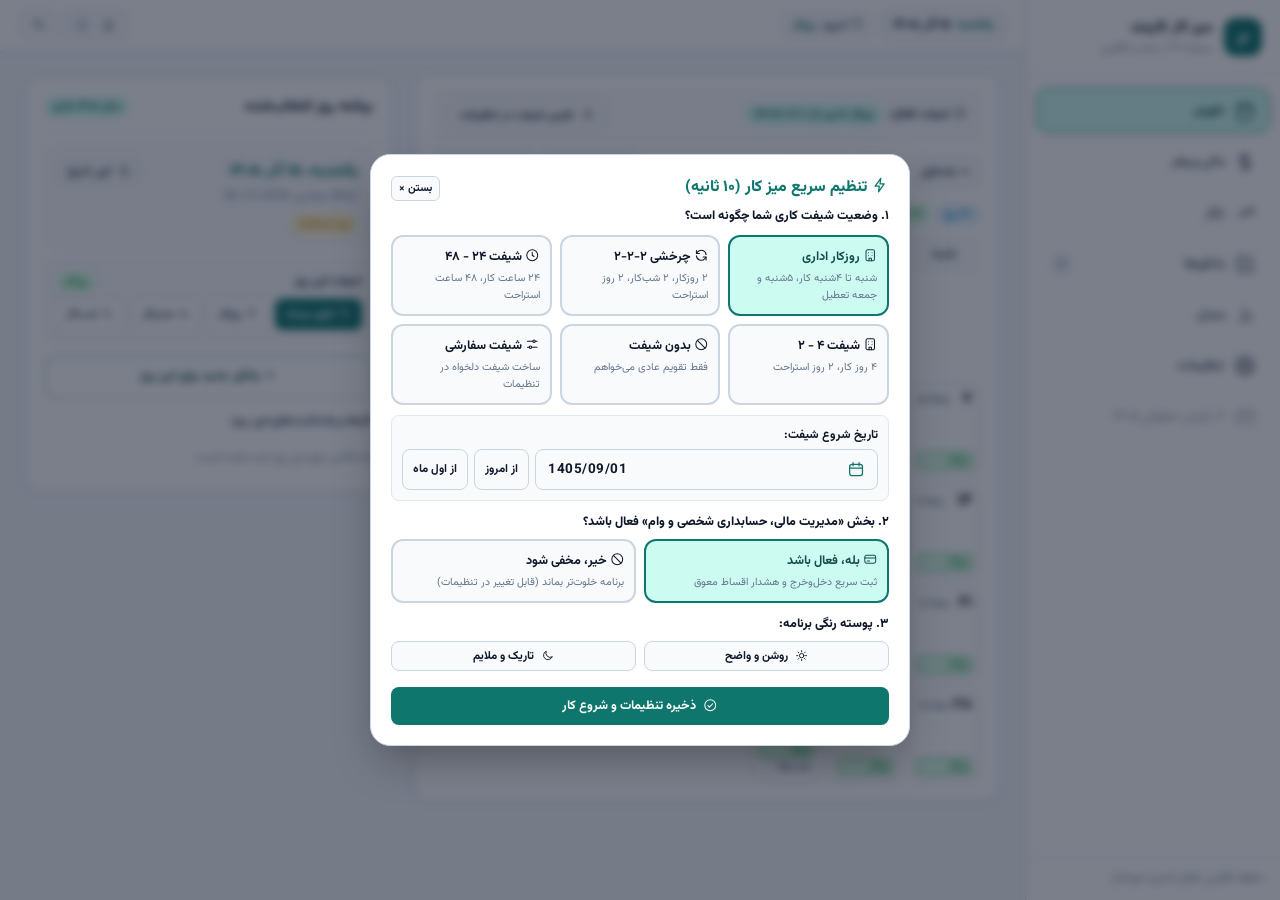
==== commit c9fad065: "Add files via upload" ====
--- a/index.html
+++ b/index.html
@@ -614,7 +614,8 @@
   <meta name="apple-mobile-web-app-status-bar-style" content="default">
   <!-- ورود و ثبت‌نام (v5.0): config.js هنگام انتشار از Secrets/Variables گیت‌هاب ساخته می‌شود -->
   <script src="config.js"></script>
-  <script>if (window.APP_CONFIG && window.APP_CONFIG.SUPABASE_URL) document.documentElement.classList.add('auth-pending');</script>
+  <script>if (window.APP_CONFIG && window.APP_CONFIG.SUPABASE_URL) document.documentElement.classList.add('auth-pending', 'has-auth');</script>
+  <link rel="stylesheet" href="ui.css">
   <link rel="stylesheet" href="auth.css">
 </head>
 <body>
@@ -733,7 +734,6 @@
         </div>
 
         <div class="topbar-tools">
-          <button type="button" class="btn btn-secondary btn-sm" id="btnAccount" aria-label="حساب کاربری" title="حساب کاربری" hidden>👤</button>
           <div class="notif-wrap" id="notifBellWrap"><button type="button" class="btn btn-secondary btn-sm" id="btnNotifBell" aria-haspopup="true" aria-expanded="false" aria-controls="notifPanel" aria-label="اعلان‌ها">🔔<span class="notif-badge zero" id="notifBadge">۰</span></button></div>
           <button type="button" class="btn btn-secondary btn-sm" id="btnOpenQuickWizard" aria-label="تنظیم سریع" title="تنظیم سریع">⚡</button>
           <button type="button" class="btn btn-secondary btn-sm" id="btnQuickTheme"><span id="themeBtnLabel">🌙 تاریک</span></button>
@@ -831,7 +831,7 @@
                 </div>
                 <div style="display:grid; grid-template-columns:1fr 1fr; gap:8px;">
                   <div class="field">
-                    <label for="inpQuickNoteTime" style="font-size:0.75rem;" data-help="ساعت را تایپ کنید (مثلاً ۰۸۳۰) یا با دکمهٔ 🕒 انتخاب کنید.">ساعت یادآور</label>
+                    <label for="inpQuickNoteTime" style="font-size:0.75rem;" data-help="ساعت را تایپ کنید (مثلاً ۰۸۳۰) یا با دکمهٔ ساعت انتخاب کنید.">ساعت یادآور</label>
                     <input type="text" id="inpQuickNoteTime" class="input ltr-input picker-trigger-input" data-picker="time" data-picker-title="انتخاب ساعت یادآور" placeholder="08:30" value="08:00" maxlength="5">
                   </div>
                   <div class="field">
@@ -934,7 +934,7 @@
                   </div>
 
                   <div class="field">
-                    <label for="inpFinDate" data-help="تاریخ را مثل ۱۴۰۵/۰۷/۲۲ تایپ کنید یا با 📅 انتخاب کنید.">تاریخ ثبت</label>
+                    <label for="inpFinDate" data-help="تاریخ را مثل ۱۴۰۵/۰۷/۲۲ تایپ کنید یا با دکمهٔ تقویم انتخاب کنید.">تاریخ ثبت</label>
                     <input type="text" id="inpFinDate" class="input ltr-input picker-trigger-input" data-picker="date" data-picker-title="انتخاب تاریخ تراکنش" value="1405/07/22" maxlength="10">
                   </div>
                 </div>
@@ -1030,7 +1030,7 @@
 
                   <!-- 5. Exact Date Input with Live Mask & Touch Calendar -->
                   <div class="field">
-                    <label for="inpLoanAnchorDate" data-help="تاریخ را تایپ کنید یا با 📅 انتخاب کنید.">
+                    <label for="inpLoanAnchorDate" data-help="تاریخ را تایپ کنید یا با دکمهٔ تقویم انتخاب کنید.">
                       <span id="lblLoanAnchorDate">۵. تاریخ اولین قسط</span>
                     </label>
                     <input type="text" id="inpLoanAnchorDate" class="input ltr-input picker-trigger-input" data-picker="date" data-picker-title="انتخاب تاریخ دقیق سررسید قسط" value="1405/01/01" placeholder="1405/01/01" maxlength="10" required>
@@ -1226,12 +1226,35 @@
 
 <section id="view-settings" class="view-pane" role="tabpanel" aria-label="تنظیمات">
           <div class="set-cats" role="tablist" aria-label="دسته‌بندی تنظیمات" id="setCats">
+            <button type="button" class="set-cat" role="tab" aria-selected="false" data-setcat="account">👤 حساب</button>
             <button type="button" class="set-cat" role="tab" aria-selected="true" data-setcat="appearance">🎨 ظاهر</button>
             <button type="button" class="set-cat" role="tab" aria-selected="false" data-setcat="access">♿ دسترسی‌پذیری</button>
             <button type="button" class="set-cat" role="tab" aria-selected="false" data-setcat="shift">🕒 شیفت و تقویم</button>
             <button type="button" class="set-cat" role="tab" aria-selected="false" data-setcat="finance">💳 وام و حسابداری</button>
             <button type="button" class="set-cat" role="tab" aria-selected="false" data-setcat="notify">🔔 اعلان‌ها</button>
             <button type="button" class="set-cat" role="tab" aria-selected="false" data-setcat="data">💾 داده‌ها و آزمون</button>
+          </div>
+
+          <!-- ============ ACCOUNT ============ -->
+          <div class="set-panel" data-setpanel="account" id="acctPanel">
+            <div class="acct-card">
+              <div class="acct-av" id="acctAv">👤</div>
+              <div class="acct-meta"><div class="acct-name" id="acctName">مهمان</div><div class="acct-sub" id="acctSub">بدون حساب کاربری</div></div>
+              <button type="button" class="btn btn-primary btn-sm" data-act="login" id="acctLogin">ورود / ثبت‌نام</button>
+            </div>
+            <p class="acct-note" id="acctGuestNote">بدون حساب هم همهٔ امکانات برنامه کار می‌کند و داده‌ها فقط روی همین دستگاه می‌مانند. اگر وارد شوید، می‌توانید از داده‌هایتان در فضای ابری پشتیبان بگیرید و در دستگاه دیگر برگردانید.</p>
+            <div id="acctUserBox" hidden>
+              <div class="set-group-title">پشتیبان ابری</div>
+              <div class="set-group">
+                <div class="set-row"><div class="set-row-text"><div class="set-row-title">ذخیرهٔ داده‌ها در ابر</div><div class="set-row-sub">فقط خودتان به آن دسترسی دارید</div></div><button type="button" class="btn btn-secondary btn-sm" data-act="backup">⬆️ ذخیره</button></div>
+                <div class="set-row"><div class="set-row-text"><div class="set-row-title">بازیابی از ابر</div><div class="set-row-sub">داده‌های این دستگاه جایگزین می‌شود</div></div><button type="button" class="btn btn-secondary btn-sm" data-act="restore">⬇️ بازیابی</button></div>
+              </div>
+              <div class="set-group-title">حساب</div>
+              <div class="set-group">
+                <div class="set-row" id="acctPwRow"><div class="set-row-text"><div class="set-row-title">رمز عبور</div><div class="set-row-sub">برای ورود بدون کد ایمیل</div></div><button type="button" class="btn btn-secondary btn-sm" data-act="chpw">تعیین / تغییر</button></div>
+                <div class="set-row"><div class="set-row-text"><div class="set-row-title">خروج از حساب</div><div class="set-row-sub">پس از پشتیبان‌گیری، داده‌های این دستگاه پاک می‌شود</div></div><button type="button" class="btn btn-danger btn-sm" data-act="logout">خروج</button></div>
+              </div>
+            </div>
           </div>
 
           <!-- ============ APPEARANCE ============ -->
@@ -3001,6 +3024,7 @@
       /* Chrome on Android forbids `new Notification()`; the service worker must show it. */
       NotifyModule.show = async function (title, body, opt) {
         opt = opt || {};
+        if (window.stripEmoji) { title = window.stripEmoji(title); body = window.stripEmoji(body); }
         const o = { body: body || '', icon: 'icon-192.png', badge: 'icon-192.png', lang: 'fa', dir: 'rtl', data: { view: opt.view || '' }, vibrate: [120, 60, 120] };
         if (opt.tag) o.tag = opt.tag;
         try {
@@ -3219,7 +3243,7 @@
             if (nt.done || !nt.dateKey || nt.dateKey < todayKey) return;
             const p = Fmt.parseDateKey(nt.dateKey); if (!p) return;
             const g = JalaliEngine.toGregorian(p.jy, p.jm, p.jd);
-            const ev = ['BEGIN:VEVENT', `UID:${nt.id}@emp-desk`, `DTSTAMP:${stamp}`, 'SUMMARY:' + this.esc('⏰ ' + nt.title)];
+            const ev = ['BEGIN:VEVENT', `UID:${nt.id}@emp-desk`, `DTSTAMP:${stamp}`, 'SUMMARY:' + this.esc(nt.title)];
             const at = nt.time ? NotifyModule.atMs(nt.dateKey, nt.time, 0) : null;
             if (at !== null) {
               ev.push(`DTSTART:${this.dt(at)}`, `DTEND:${this.dt(at + 15 * 60000)}`);
@@ -3238,7 +3262,7 @@
               const g = JalaliEngine.toGregorian(x.jy, x.jm, x.jd);
               const nx = new Date(g.gy, g.gm - 1, g.gd + 1);
               const text = `قسط «${ln.name}» — ${amt}`;
-              L.push('BEGIN:VEVENT', `UID:loan-${id}-${x.dateKey}@emp-desk`, `DTSTAMP:${stamp}`, 'SUMMARY:' + this.esc('🏦 ' + text),
+              L.push('BEGIN:VEVENT', `UID:loan-${id}-${x.dateKey}@emp-desk`, `DTSTAMP:${stamp}`, 'SUMMARY:' + this.esc(text),
                 `DTSTART;VALUE=DATE:${this.d8(g)}`, `DTEND;VALUE=DATE:${nx.getFullYear()}${Fmt.pad2(nx.getMonth() + 1)}${Fmt.pad2(nx.getDate())}`,
                 ...alarm('-PT15H', 'فردا ' + text), ...alarm('PT9H', 'امروز ' + text), 'END:VEVENT');
               count++;
@@ -5068,6 +5092,7 @@
       });
     })();
   </script>
+<script src="icons.js"></script>
 <script src="vendor/supabase.js"></script>
 <script src="auth.js"></script>
 <script>
--- a/ui.css
+++ b/ui.css
@@ -0,0 +1,28 @@
+/* File: ui.css | Version: 1.0.0 | Date: 2026-10-26
+   آیکون‌های مینیمال و ظاهر تنظیمات به سبک گروه‌بندی iOS / One UI. */
+.ic { width: 1.15em; height: 1.15em; vertical-align: -0.2em; flex-shrink: 0; fill: none; stroke: currentColor; stroke-width: 1.7; stroke-linecap: round; stroke-linejoin: round; }
+.btn .ic, .set-cat .ic, .badge .ic { margin-inline-end: 1px; }
+.notif-head .ic, .card-title .ic, .mk-title .ic { opacity: .85; }
+
+/* نوار دسته‌های تنظیمات: ساده و بی‌حاشیه */
+.set-cats { gap: 2px; padding: 4px 2px 8px; border-bottom: 1px solid var(--border-subtle); margin-bottom: 10px; }
+.set-cat { border: 0; background: transparent; border-radius: 10px; padding: 9px 12px; font-weight: 700; color: var(--text-secondary); }
+.set-cat:hover { background: var(--bg-hover); }
+.set-cat[aria-selected="true"] { background: var(--primary-soft); color: var(--primary-text); border: 0; }
+
+/* گروه‌ها: کارت گرد با خط جداکنندهٔ ظریف */
+.set-group-title { font-size: .74rem; letter-spacing: 0; color: var(--text-muted); margin: 18px 12px 6px; font-weight: 700; }
+.set-group { border-radius: 14px; box-shadow: none; }
+.set-row { padding: 13px 16px; min-height: 54px; }
+.set-row-title { font-weight: 700; }
+
+/* برگهٔ حساب */
+#acctPanel .acct-card { display: flex; align-items: center; gap: 14px; background: var(--bg-surface); border: 1px solid var(--border-color); border-radius: 14px; padding: 16px; flex-wrap: wrap; }
+#acctPanel .acct-av { width: 52px; height: 52px; border-radius: 50%; background: var(--primary-soft); color: var(--primary-text); display: flex; align-items: center; justify-content: center; font-weight: 800; font-size: 1.25rem; flex-shrink: 0; }
+#acctPanel .acct-av .ic { width: 26px; height: 26px; }
+#acctPanel .acct-meta { flex: 1 1 140px; min-width: 0; }
+#acctPanel .acct-name { font-weight: 800; font-size: 1rem; }
+#acctPanel .acct-sub { font-size: .78rem; color: var(--text-muted); margin-top: 2px; overflow-wrap: anywhere; }
+#acctPanel .acct-note { font-size: .8rem; color: var(--text-secondary); line-height: 1.9; margin: 12px 6px 0; }
+#acctPanel [hidden] { display: none !important; }
+html:not(.has-auth) [data-setcat="account"], html:not(.has-auth) [data-setpanel="account"] { display: none !important; }
--- a/auth.css
+++ b/auth.css
@@ -65,3 +65,12 @@
 .au-list { display: flex; flex-direction: column; gap: 0; }
 .au-list .au-block { margin-top: 8px; }
 @media (prefers-reduced-motion: reduce) { .au-spin { animation-duration: 3s; } }
+
+/* دکمهٔ بستن در همهٔ مرحله‌ها */
+.au-card { position: relative; }
+.au-x {
+  position: absolute; top: 12px; left: 12px; width: 34px; height: 34px; border-radius: 50%; border: 0;
+  background: var(--bg-hover); color: var(--text-secondary); cursor: pointer; display: flex; align-items: center; justify-content: center; font-size: 1rem;
+}
+.au-x:hover { background: var(--border-color); color: var(--text-primary); }
+.au-brand { padding-left: 44px; }
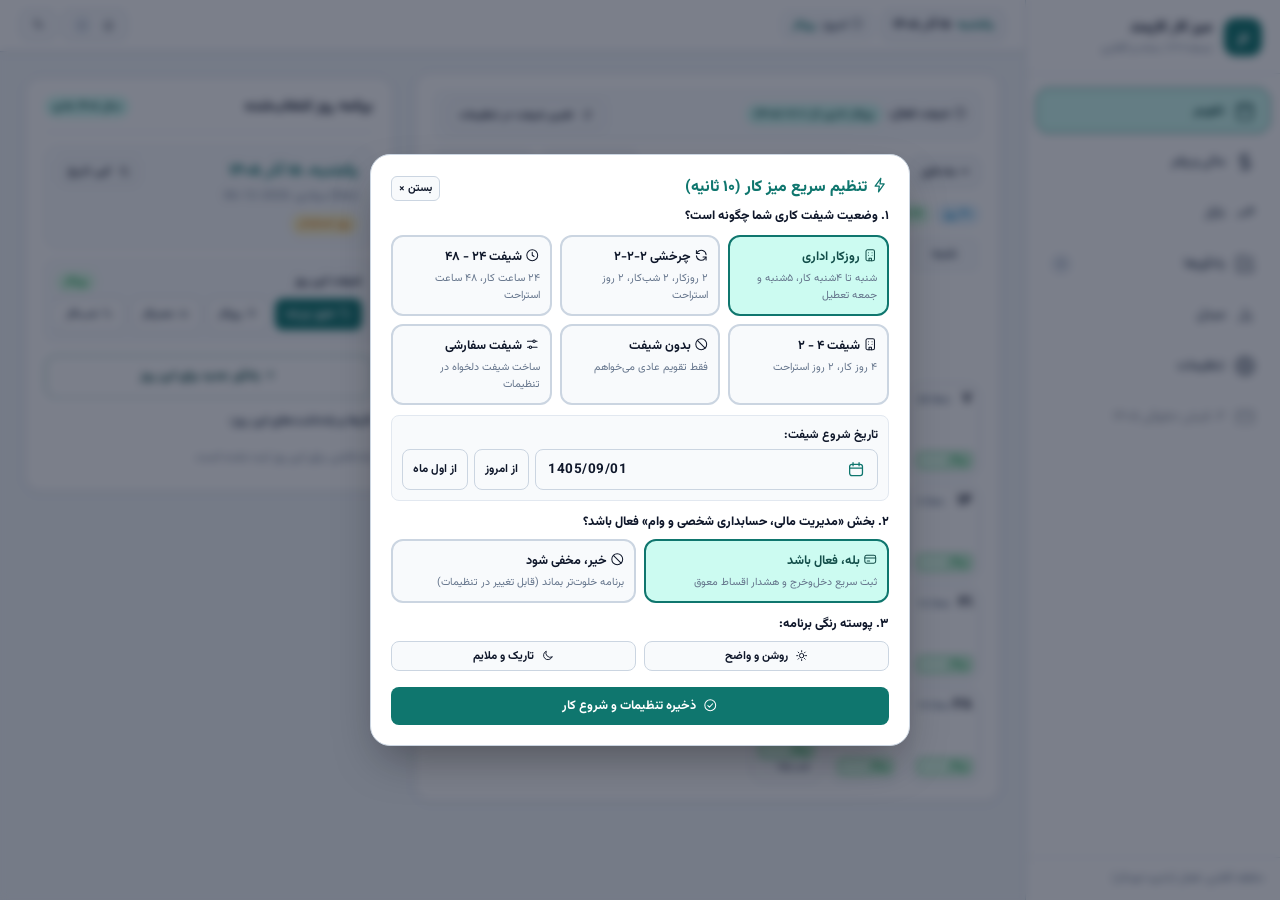
==== commit 6e508d7e: "Add files via upload" ====
--- a/index.html
+++ b/index.html
@@ -3,6 +3,7 @@
 <html lang="fa" dir="rtl" data-theme="light" data-accent="teal">
 <head>
   <meta charset="UTF-8">
+  <meta http-equiv="Content-Security-Policy" content="object-src 'none'; base-uri 'self'; form-action 'self'">
   <meta name="viewport" content="width=device-width, initial-scale=1.0, maximum-scale=5.0, viewport-fit=cover">
   <meta name="theme-color" content="#0f766e">
   <title>میز کار هوشمند کارمند | نسخه ۴.۹</title>
@@ -614,7 +615,7 @@
   <meta name="apple-mobile-web-app-status-bar-style" content="default">
   <!-- ورود و ثبت‌نام (v5.0): config.js هنگام انتشار از Secrets/Variables گیت‌هاب ساخته می‌شود -->
   <script src="config.js"></script>
-  <script>if (window.APP_CONFIG && window.APP_CONFIG.SUPABASE_URL) document.documentElement.classList.add('auth-pending', 'has-auth');</script>
+  <script>if (window.APP_CONFIG && (window.APP_CONFIG.SUPABASE_URL || window.APP_CONFIG.SUPABASE_PROXY_URL)) document.documentElement.classList.add('auth-pending', 'has-auth');</script>
   <link rel="stylesheet" href="ui.css">
   <link rel="stylesheet" href="auth.css">
 </head>
@@ -1232,7 +1233,7 @@
             <button type="button" class="set-cat" role="tab" aria-selected="false" data-setcat="shift">🕒 شیفت و تقویم</button>
             <button type="button" class="set-cat" role="tab" aria-selected="false" data-setcat="finance">💳 وام و حسابداری</button>
             <button type="button" class="set-cat" role="tab" aria-selected="false" data-setcat="notify">🔔 اعلان‌ها</button>
-            <button type="button" class="set-cat" role="tab" aria-selected="false" data-setcat="data">💾 داده‌ها و آزمون</button>
+            <button type="button" class="set-cat" role="tab" aria-selected="false" data-setcat="data">💾 داده‌ها</button>
           </div>
 
           <!-- ============ ACCOUNT ============ -->
@@ -1248,6 +1249,11 @@
               <div class="set-group">
                 <div class="set-row"><div class="set-row-text"><div class="set-row-title">ذخیرهٔ داده‌ها در ابر</div><div class="set-row-sub">فقط خودتان به آن دسترسی دارید</div></div><button type="button" class="btn btn-secondary btn-sm" data-act="backup">⬆️ ذخیره</button></div>
                 <div class="set-row"><div class="set-row-text"><div class="set-row-title">بازیابی از ابر</div><div class="set-row-sub">داده‌های این دستگاه جایگزین می‌شود</div></div><button type="button" class="btn btn-secondary btn-sm" data-act="restore">⬇️ بازیابی</button></div>
+              </div>
+              <div class="set-group-title">امنیت</div>
+              <div class="set-group">
+                <div class="set-row"><div class="set-row-text"><div class="set-row-title">تأیید دو مرحله‌ای</div><div class="set-row-sub">با برنامهٔ احراز هویت · وضعیت: <span id="acctMfaState">…</span></div></div><button type="button" class="btn btn-primary btn-sm" id="acctMfaBtn" data-act="mfaon">فعال‌سازی</button></div>
+                <div class="set-row"><div class="set-row-text"><div class="set-row-title">دستگاه‌های وارد شده</div><div class="set-row-sub">دیدن و حذف نشست‌های فعال</div></div><button type="button" class="btn btn-secondary btn-sm" data-act="sessions">مشاهده</button></div>
               </div>
               <div class="set-group-title">حساب</div>
               <div class="set-group">
@@ -1594,7 +1600,7 @@
           </div>
 
           
-<!-- ============ DATA & TESTS ============ -->
+<!-- ============ DATA ============ -->
           <div class="set-panel" data-setpanel="data">
             <div class="set-group-title">پشتیبان‌گیری (بدون اینترنت)</div>
             <div class="set-group">
@@ -1617,18 +1623,6 @@
               </div>
             </div>
 
-            <div class="card" style="margin-top:16px;">
-              <div class="card-head">
-                <div class="card-title">✅ تست خودکار سلامت (نسخه ۴.۹)</div>
-                <button type="button" class="btn btn-secondary btn-sm" id="btnReRunTests">تست مجدد</button>
-              </div>
-              <div class="table-container">
-                <table>
-                  <thead><tr><th>ردیف</th><th>بخش تست‌شده</th><th>نتیجه</th><th>وضعیت</th></tr></thead>
-                  <tbody id="selfTestTableBody"></tbody>
-                </table>
-              </div>
-            </div>
           </div>
         </section>
       </main>
@@ -2852,6 +2846,7 @@
         return Fmt.dateKey(t.jy, t.jm, t.jd);
       }
       function openSettingsCat(cat) {
+        try { sessionStorage.setItem('emp_setcat', cat); } catch (e) {}
         document.querySelectorAll('.set-cat').forEach(b => b.setAttribute('aria-selected', b.getAttribute('data-setcat') === cat ? 'true' : 'false'));
         document.querySelectorAll('.set-panel').forEach(p => p.classList.toggle('active', p.getAttribute('data-setpanel') === cat));
       }
@@ -3647,7 +3642,9 @@
         document.querySelectorAll('.view-pane').forEach(p => {
           p.classList.toggle('active', p.id === targetId);
         });
-        window.scrollTo({ top: 0, behavior: 'smooth' });
+        window.__curView = targetId;
+        try { sessionStorage.setItem('emp_view', targetId); history.replaceState(null, '', '#' + targetId); } catch (e) {}
+        window.scrollTo({ top: 0, behavior: window.__restoring ? 'auto' : 'smooth' });
       }
 
       function applySettings() {
@@ -4322,72 +4319,6 @@
         }, { passive: true });
       }
 
-      /* SELF-TEST SUITE (Verifying User's Exact Example: 1405/01/01 + 2 Overdue on 1405/07/22) */
-      function runSelfTests() {
-        const ex = FinanceModule.analyzeLoanSchedule('start', '1405/01/01', 24, { overdueInput: 2 }, '1405/07/22');
-        const maskD = Fmt.maskDateLive('14050101', false);
-        const maskT = Fmt.maskTimeLive('0830', false);
-        const tests = [
-          {
-            title: 'تست سناریوی دقیق شما: شروع ۱۴۰۵/۰۱/۰۱ با ۲ قسط معوق در تاریخ ۲۲ مهر ۱۴۰۵',
-            out: `Paid: ${ex.paidCount} (Last: ${ex.lastPaidDate}) | Overdue: ${ex.overdueList.map(x => x.dateKey + '(' + x.daysPassed + 'd)').join(', ')}`,
-            pass: ex.maturedCount === 7 && ex.paidCount === 5 && ex.lastPaidDate === '1405/05/01' && ex.overdueList.length === 2 && ex.overdueList[1].dateKey === '1405/07/01' && ex.overdueList[1].daysPassed === 21
-          },
-          {
-            title: 'نمایش زنده جداکننده‌های تاریخ (/) و زمان (:) حین تایپ دستی',
-            out: `14050101 -> ${maskD} | 0830 -> ${maskT}`,
-            pass: maskD === '1405/01/01' && maskT === '08:30'
-          },
-          {
-            title: 'انتخابگر درون‌خطی ساعت: تایپ سریع و اعتبارسنجی (InlinePicker)',
-            out: `830 -> ${InlinePicker.normTime('830')} | 2560 -> ${InlinePicker.normTime('2560')} | 8 -> ${Fmt.maskTimeLive('8', false)}`,
-            pass: InlinePicker.normTime('830') === '08:30' && InlinePicker.normTime('2560') === null && InlinePicker.normTime('08:3') === '08:03' && Fmt.maskTimeLive('8', false) === '08:'
-          },
-          {
-            title: 'مبلغ به حروف (میلیارد، میلیون، هزار و باقی‌مانده)',
-            out: `${Fmt.rialToTomanReadable(123456780)} | ${Fmt.rialToTomanReadable(10000000000)}`,
-            pass: Fmt.rialToTomanReadable(123456780).indexOf('۱۲ میلیون و ۳۴۵ هزار و ۶۷۸') >= 0 && Fmt.rialToTomanReadable(10000000000).indexOf('میلیارد') >= 0
-          },
-          {
-            title: 'حالت‌های روشن/تاریک و ادغام پیش‌فرض تنظیمات',
-            out: `dark -> ${effectiveTheme({ themeMode: 'dark' })} | light -> ${effectiveTheme({ themeMode: 'light' })}`,
-            pass: effectiveTheme({ themeMode: 'dark' }) === 'dark' && effectiveTheme({ themeMode: 'light' }) === 'light' && AppState.settings.helpMode !== undefined && AppState.settings.notifyTime !== undefined
-          },
-          {
-            title: 'مرکز اعلان‌ها (تاریخ امروز، یادآور، اقساط)',
-            out: `items: ${NotifyModule.collect().length}`,
-            pass: Array.isArray(NotifyModule.collect())
-          },
-          {
-            title: 'بازار: تجزیهٔ فید، ۲۲ عیار محاسبه‌ای، تبدیل ریال، رنگ صعود/نزول',
-            out: MarketModule.selfTest().out,
-            pass: MarketModule.selfTest().ok
-          },
-          (() => {
-            let r;
-            try {
-              const at = NotifyModule.atMs('1405/07/26', '09:30', 0);
-              const okAt = at === new Date(2026, 9, 18, 9, 30, 0, 0).getTime();
-              const enc = new TextEncoder();
-              const folded = IcsExport.fold('ب'.repeat(120)).split('\r\n').every(l => enc.encode(l).length <= 75);
-              const ics = IcsExport.build();
-              const okIcs = ics.text.indexOf('BEGIN:VCALENDAR') === 0 && ics.text.trim().slice(-13) === 'END:VCALENDAR' &&
-                (ics.text.match(/BEGIN:VEVENT/g) || []).length === (ics.text.match(/END:VEVENT/g) || []).length;
-              r = { ok: okAt && folded && okIcs, out: `زمان‌بندی=${okAt} | تا‌کردن خطوط=${folded} | ICS=${okIcs} (${ics.count} مورد)` };
-            } catch (e) { r = { ok: false, out: String(e) }; }
-            return { title: 'اعلان‌ها (v4.9): زمان‌بندی دقیق، آلارم تقویم و ساختار ICS', out: r.out, pass: r.ok };
-          })()
-        ];
-        document.getElementById('selfTestTableBody').innerHTML = tests.map((t, i) => `
-          <tr>
-            <td>${Fmt.toFa(i + 1)}</td>
-            <td><strong>${t.title}</strong></td>
-            <td style="direction:ltr; text-align:left; font-family:monospace;">${t.out}</td>
-            <td><span class="badge ${t.pass ? 'badge-success' : 'badge-danger'}">${t.pass ? 'PASS' : 'FAIL'}</span></td>
-          </tr>
-        `).join('');
-      }
-
       /* INITIALIZATION & EVENT LISTENERS */
       document.addEventListener('DOMContentLoaded', function () {
         SafeStorage.init();
@@ -4416,7 +4347,6 @@
         populatePhysicalUnits();
         renderCalendarGrid();
         renderAllNotesView();
-        runSelfTests();
 
         /* -------------------------------------------------------------------
            INLINE PICKERS: every [data-picker] field gets typing + inline panel
@@ -5057,7 +4987,20 @@
             if (e.data && e.data.type === 'open-view' && e.data.view && document.getElementById(e.data.view)) switchView(e.data.view);
           });
         }
-        if (/^#view-/.test(location.hash) && document.getElementById(location.hash.slice(1))) switchView(location.hash.slice(1));
+        {
+          // بعد از رفرش، در همان بخش (و همان تب تنظیمات و همان جای صفحه) می‌مانیم
+          let want = /^#view-/.test(location.hash) ? location.hash.slice(1) : '';
+          try { if (!want) want = sessionStorage.getItem('emp_view') || ''; } catch (e) {}
+          const navB = want && document.querySelector('.nav-btn[data-view="' + want + '"]');
+          if (navB && document.getElementById(want) && navB.style.display !== 'none') {
+            window.__restoring = true; switchView(want); window.__restoring = false;
+            if (want === 'view-settings') { try { const c = sessionStorage.getItem('emp_setcat'); if (c && document.querySelector('[data-setpanel="' + c + '"]')) openSettingsCat(c); } catch (e) {} }
+            try { const sc = JSON.parse(sessionStorage.getItem('emp_scroll') || 'null'); if (sc && sc.v === want && sc.y > 0) setTimeout(() => window.scrollTo(0, sc.y), 150); } catch (e) {}
+          }
+          const saveScroll = () => { try { sessionStorage.setItem('emp_scroll', JSON.stringify({ v: window.__curView || '', y: Math.round(window.scrollY) })); } catch (e) {} };
+          window.addEventListener('pagehide', saveScroll);
+          document.addEventListener('visibilitychange', () => { if (document.visibilityState === 'hidden') saveScroll(); });
+        }
         if (AppState.settings.notifySystem && NotifyModule.perm() === 'granted') NotifyModule.registerPeriodic();
         setTimeout(maybeAskNotify, 1800);
 
@@ -5088,7 +5031,6 @@
           if (AppState.settings.notifyEnabled && n > 0 && !(wiz && wiz.classList.contains('open'))) toast(`🔔 ${Fmt.toFa(n)} اعلان فعال دارید`);
         }, 900);
 
-        document.getElementById('btnReRunTests').addEventListener('click', () => { runSelfTests(); toast('تست‌ها با موفقیت اجرا شدند'); });
       });
     })();
   </script>
--- a/ui.css
+++ b/ui.css
@@ -1,4 +1,4 @@
-/* File: ui.css | Version: 1.0.0 | Date: 2026-10-26
+/* File: ui.css | Version: 1.1.0 | Date: 2026-10-30
    آیکون‌های مینیمال و ظاهر تنظیمات به سبک گروه‌بندی iOS / One UI. */
 .ic { width: 1.15em; height: 1.15em; vertical-align: -0.2em; flex-shrink: 0; fill: none; stroke: currentColor; stroke-width: 1.7; stroke-linecap: round; stroke-linejoin: round; }
 .btn .ic, .set-cat .ic, .badge .ic { margin-inline-end: 1px; }
@@ -26,3 +26,64 @@
 #acctPanel .acct-note { font-size: .8rem; color: var(--text-secondary); line-height: 1.9; margin: 12px 6px 0; }
 #acctPanel [hidden] { display: none !important; }
 html:not(.has-auth) [data-setcat="account"], html:not(.has-auth) [data-setpanel="account"] { display: none !important; }
+
+/* ===== مبدل: فیلدها هم‌تراز (دسکتاپ) ===== */
+#view-converter .form-grid { align-items: end; }
+#view-converter .field > label { min-height: 28px; }
+
+/* ===== شیشه‌ای و گرد؛ الهام از iOS و تلگرام ===== */
+:root { --glass: rgba(255,255,255,.74); --glass-strong: rgba(255,255,255,.9); --glass-line: rgba(255,255,255,.7); --glass-shadow: 0 10px 32px -8px rgba(15,23,42,.22); --soft-shadow: 0 1px 2px rgba(15,23,42,.04), 0 10px 28px -14px rgba(15,23,42,.18); }
+[data-theme="dark"] { --glass: rgba(32,36,43,.68); --glass-strong: rgba(32,36,43,.88); --glass-line: rgba(255,255,255,.09); --glass-shadow: 0 10px 32px -8px rgba(0,0,0,.6); --soft-shadow: 0 1px 2px rgba(0,0,0,.3), 0 10px 28px -14px rgba(0,0,0,.55); }
+[data-theme="dark"][data-dark="amoled"] { --glass: rgba(14,14,16,.66); --glass-strong: rgba(14,14,16,.9); }
+@media (prefers-reduced-transparency: reduce) { :root, [data-theme="dark"] { --glass: var(--bg-surface); --glass-strong: var(--bg-surface); } }
+
+@media (max-width: 820px) {
+  body { background-image: radial-gradient(120% 55% at 100% 0%, color-mix(in srgb, var(--primary) 11%, transparent), transparent 62%); background-attachment: fixed; }
+
+  /* نوار پایین: کپسول شناور شیشه‌ای */
+  .app-layout { padding-bottom: calc(96px + env(safe-area-inset-bottom, 0px)) !important; }
+  .sidebar {
+    left: 12px !important; right: 12px !important; bottom: calc(10px + env(safe-area-inset-bottom, 0px)) !important;
+    height: 66px !important; padding-bottom: 0 !important; border: 1px solid var(--glass-line) !important; border-radius: 28px !important;
+    background: var(--glass) !important; -webkit-backdrop-filter: blur(26px) saturate(180%); backdrop-filter: blur(26px) saturate(180%);
+    box-shadow: var(--glass-shadow) !important;
+  }
+  .nav-menu { padding: 5px 6px !important; }
+  .nav-btn { border-radius: 22px !important; font-weight: 700; color: var(--text-secondary); transition: background .2s, transform .15s, color .2s; }
+  .nav-btn:active { transform: scale(.94); }
+  .nav-btn.active { background: var(--primary-soft) !important; color: var(--primary-text) !important; }
+
+  /* نوار بالا: شیشهٔ نیمه‌شفاف */
+  .topbar {
+    background: var(--glass) !important; -webkit-backdrop-filter: blur(22px) saturate(170%); backdrop-filter: blur(22px) saturate(170%);
+    border-bottom: 1px solid var(--glass-line) !important; border-radius: 0 0 22px 22px; box-shadow: var(--soft-shadow) !important;
+  }
+
+  /* کارت‌ها و کنترل‌ها */
+  .card { border: 1px solid var(--glass-line); border-radius: 22px; padding: 16px 14px; box-shadow: var(--soft-shadow); }
+  .btn { border-radius: 14px; transition: transform .12s ease, background .2s; }
+  .btn:active { transform: scale(.97); }
+  .input, .select { min-height: 46px; border-radius: 14px; border-color: transparent; background: var(--bg-elevated); }
+  .input:focus, .select:focus { border-color: var(--primary); }
+  .set-cat { border-radius: 99px; }
+  .set-group { border-radius: 22px; box-shadow: var(--soft-shadow); }
+  .set-row { padding: 14px 16px; }
+
+  /* پنجره‌ها: ورقهٔ پایین‌کش با دستگیره */
+  .modal-backdrop, .picker-backdrop { align-items: flex-end; padding: 0; background: rgba(15,23,42,.38); -webkit-backdrop-filter: blur(8px); backdrop-filter: blur(8px); }
+  .modal-box, .touch-picker-card {
+    max-width: none; width: 100%; max-height: 90vh; border-radius: 30px 30px 0 0; border-width: 1px 0 0; border-color: var(--glass-line);
+    padding: 10px 18px calc(22px + env(safe-area-inset-bottom, 0px));
+    background: var(--glass-strong); -webkit-backdrop-filter: blur(30px) saturate(180%); backdrop-filter: blur(30px) saturate(180%);
+    transform: translateY(100%) !important; transition: transform .4s cubic-bezier(.32,.72,0,1), opacity .25s ease;
+  }
+  .modal-box::before, .touch-picker-card::before { content: ''; display: block; width: 40px; height: 5px; border-radius: 3px; background: var(--border-color); opacity: .8; margin: 0 auto 14px; }
+  .modal-backdrop.open .modal-box, .picker-backdrop.open .touch-picker-card { transform: translateY(0) !important; }
+  .modal-backdrop.closing .modal-box, .picker-backdrop.closing .touch-picker-card { transform: translateY(100%) !important; }
+
+  /* اعلان‌ها و پیام‌ها */
+  .notif-panel { border-radius: 24px; background: var(--glass-strong); -webkit-backdrop-filter: blur(26px); backdrop-filter: blur(26px); border: 1px solid var(--glass-line); box-shadow: var(--glass-shadow); bottom: calc(88px + env(safe-area-inset-bottom, 0px)) !important; }
+  .notif-ask { border-radius: 22px; bottom: calc(92px + env(safe-area-inset-bottom, 0px)) !important; background: var(--glass-strong); -webkit-backdrop-filter: blur(24px); backdrop-filter: blur(24px); }
+  .toast-container { left: 50%; transform: translateX(-50%); bottom: calc(92px + env(safe-area-inset-bottom, 0px)); align-items: center; }
+  .toast { border-radius: 99px; padding: 10px 18px; background: var(--glass-strong); color: var(--text-primary); border: 1px solid var(--glass-line); -webkit-backdrop-filter: blur(20px); backdrop-filter: blur(20px); box-shadow: var(--glass-shadow); }
+}
--- a/auth.css
+++ b/auth.css
@@ -74,3 +74,32 @@
 }
 .au-x:hover { background: var(--border-color); color: var(--text-primary); }
 .au-brand { padding-left: 44px; }
+
+/* مراحل، وضعیت و دسترس‌پذیری */
+.au-steps { display: flex; gap: 6px; list-style: none; padding: 0; margin: 0 0 14px; }
+.au-steps li { flex: 1; text-align: center; font-size: .72rem; font-weight: 700; color: var(--text-muted); padding-top: 9px; border-top: 3px solid var(--border-color); border-radius: 2px; }
+.au-steps li.now { color: var(--primary-text); border-top-color: var(--primary); }
+.au-steps li.done { color: var(--text-secondary); border-top-color: var(--primary); opacity: .6; }
+.au-status { display: flex; align-items: center; gap: 9px; font-size: .84rem; font-weight: 700; color: var(--primary-text); background: var(--primary-soft); border-radius: var(--radius-sm); padding: 10px 12px; margin-bottom: 12px; }
+.au-dot { width: 9px; height: 9px; border-radius: 50%; background: var(--primary); flex-shrink: 0; }
+.au-status.spin .au-dot { background: transparent; border: 2px solid var(--primary); border-top-color: transparent; width: 14px; height: 14px; animation: au-r .8s linear infinite; }
+.au-wrap .input { font-size: 16px; min-height: 48px; }
+.au-wrap .btn { min-height: 44px; }
+.au-link { min-height: 40px; }
+.au-card h1:focus { outline: none; }
+.au-card :focus-visible { outline: 3px solid var(--primary); outline-offset: 2px; border-radius: 8px; }
+
+/* دو مرحله‌ای و نشست‌ها */
+.au-qr { display: flex; justify-content: center; margin: 6px 0 10px; }
+.au-qr img { background: #fff; padding: 8px; border-radius: 12px; border: 1px solid var(--border-color); }
+.au-secret { font-family: 'Courier New', Consolas, monospace; font-size: .9rem; font-weight: 700; letter-spacing: .08em; background: var(--bg-hover); border-radius: var(--radius-sm); padding: 10px 12px; margin: 6px 0 4px; word-break: break-all; user-select: all; -webkit-user-select: all; }
+.au-sesslist { display: flex; flex-direction: column; gap: 8px; margin-bottom: 4px; }
+.au-sess { display: flex; align-items: center; justify-content: space-between; gap: 10px; border: 1px solid var(--border-color); border-radius: 12px; padding: 10px 12px; }
+.au-sess-n { font-weight: 800; font-size: .88rem; }
+.au-badge { font-size: .72rem; font-weight: 800; color: var(--primary-text); background: var(--primary-soft); border-radius: 99px; padding: 4px 10px; white-space: nowrap; }
+
+/* موبایل: ورقهٔ شیشه‌ای گرد */
+@media (max-width: 820px) {
+  .au-card { border-radius: 28px; background: var(--glass-strong, var(--bg-surface)); -webkit-backdrop-filter: blur(24px); backdrop-filter: blur(24px); border-color: var(--glass-line, var(--border-color)); box-shadow: var(--glass-shadow, var(--shadow-md)); }
+  .au-x { width: 38px; height: 38px; }
+}
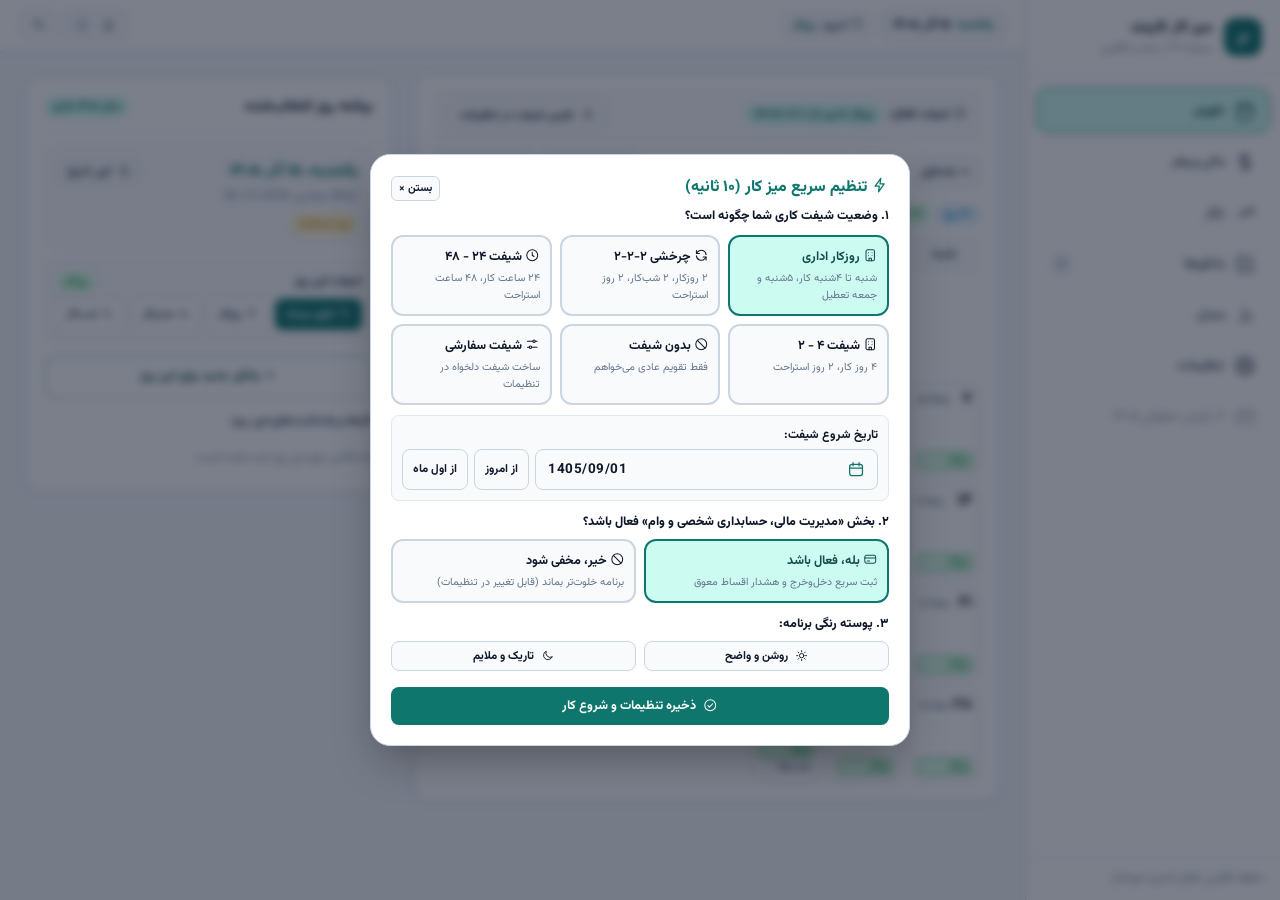
==== commit b55a3d58: "Add files via upload" ====
--- a/index.html
+++ b/index.html
@@ -1247,8 +1247,9 @@
             <div id="acctUserBox" hidden>
               <div class="set-group-title">پشتیبان ابری</div>
               <div class="set-group">
-                <div class="set-row"><div class="set-row-text"><div class="set-row-title">ذخیرهٔ داده‌ها در ابر</div><div class="set-row-sub">فقط خودتان به آن دسترسی دارید</div></div><button type="button" class="btn btn-secondary btn-sm" data-act="backup">⬆️ ذخیره</button></div>
+                <div class="set-row"><div class="set-row-text"><div class="set-row-title">ذخیرهٔ داده‌ها در ابر</div><div class="set-row-sub">با رمز پشتیبانِ شما روی همین دستگاه رمزگذاری می‌شود و فقط متن رمزشده به سرور می‌رود</div></div><button type="button" class="btn btn-secondary btn-sm" data-act="backup">⬆️ ذخیره</button></div>
                 <div class="set-row"><div class="set-row-text"><div class="set-row-title">بازیابی از ابر</div><div class="set-row-sub">داده‌های این دستگاه جایگزین می‌شود</div></div><button type="button" class="btn btn-secondary btn-sm" data-act="restore">⬇️ بازیابی</button></div>
+                <div class="set-row"><div class="set-row-text"><div class="set-row-title">رمز پشتیبانِ تازه</div><div class="set-row-sub">اگر رمز را فراموش کرده‌اید؛ پشتیبان قبلی قابل بازیابی نیست و با داده‌های این دستگاه جایگزین می‌شود</div></div><button type="button" class="btn btn-secondary btn-sm" data-act="bkreset">تعیین رمز تازه</button></div>
               </div>
               <div class="set-group-title">امنیت</div>
               <div class="set-group">
@@ -1259,6 +1260,7 @@
               <div class="set-group">
                 <div class="set-row" id="acctPwRow"><div class="set-row-text"><div class="set-row-title">رمز عبور</div><div class="set-row-sub">برای ورود بدون کد ایمیل</div></div><button type="button" class="btn btn-secondary btn-sm" data-act="chpw">تعیین / تغییر</button></div>
                 <div class="set-row"><div class="set-row-text"><div class="set-row-title">خروج از حساب</div><div class="set-row-sub">پس از پشتیبان‌گیری، داده‌های این دستگاه پاک می‌شود</div></div><button type="button" class="btn btn-danger btn-sm" data-act="logout">خروج</button></div>
+                <div class="set-row"><div class="set-row-text"><div class="set-row-title">حذف حساب</div><div class="set-row-sub">حساب و پشتیبان ابری برای همیشه پاک می‌شود</div></div><button type="button" class="btn btn-danger btn-sm" data-act="delacct">حذف حساب</button></div>
               </div>
             </div>
           </div>
@@ -1358,6 +1360,21 @@
               <div class="set-row">
                 <div class="set-row-text"><div class="set-row-title">مبلغ به حروف</div><div class="set-row-sub">زیر فیلدهای مبلغ: «۲ میلیون و ۵۰۰ هزار تومان»</div></div>
                 <label class="switch"><input type="checkbox" id="setShowWords" data-set="showWords" aria-label="نمایش مبلغ به حروف"><span></span></label>
+              </div>
+            </div>
+
+            <div class="set-group-title">ثبت تراکنش از پیامک بانکی</div>
+            <div class="set-group">
+              <div class="set-row">
+                <div class="set-row-text"><div class="set-row-title">ثبت از پیامک</div><div class="set-row-sub">با اشتراک‌گذاری یا چسباندن پیامک بانکی؛ فقط مبلغ، بانک، نوع و زمان ذخیره می‌شود</div></div>
+                <label class="switch"><input type="checkbox" id="setSmsEnabled" aria-label="فعال بودن ثبت از پیامک"><span></span></label>
+              </div>
+              <div class="set-row" id="setSmsModeRow">
+                <div class="set-row-text"><div class="set-row-title">حالت پیش‌فرض ثبت</div><div class="set-row-sub">وقتی چند تراکنش پیدا می‌شود</div></div>
+                <select id="setSmsMode" class="select" aria-label="حالت پیش‌فرض ثبت از پیامک">
+                  <option value="all">ثبت همه (پیش‌فرض)</option>
+                  <option value="select">انتخاب تراکنش‌ها</option>
+                </select>
               </div>
             </div>
 
@@ -2093,6 +2110,20 @@
             amount: amt,
             title: cleanTitle,
             dateKey: dateKey || TODAY_KEY
+          });
+          this.saveTransactions(list);
+          return true;
+        },
+        addTransactionEx(o) { // ثبت تراکنش با فیلدهای اضافه (بانک، ساعت، منبع). فقط مبلغ/بانک/نوع/زمان؛ هیچ متن پیامکی ذخیره نمی‌شود.
+          const amt = Math.round(Number(o && o.amount) || 0);
+          if (amt <= 0) return false;
+          const list = this.getTransactions();
+          if (o.fp && !o.force && list.some(t => t.fp === o.fp)) return 'dup';
+          list.unshift({
+            id: 'tx_' + Date.now() + '_' + Math.random().toString(36).slice(2, 5),
+            type: o.type === 'income' ? 'income' : 'expense', amount: amt,
+            title: String(o.title || 'تراکنش بانکی').trim().slice(0, 80), dateKey: o.dateKey || TODAY_KEY,
+            time: /^\d{2}:\d{2}$/.test(o.time || '') ? o.time : '', bank: String(o.bank || '').slice(0, 30), src: o.src === 'sms' ? 'sms' : '', fp: String(o.fp || '').slice(0, 80)
           });
           this.saveTransactions(list);
           return true;
@@ -3927,6 +3958,13 @@
       }
 
       /* FINANCE & OVERDUE LOANS UI CONTROLLER */
+      window.EmpFinance = {
+        add: o => FinanceModule.addTransactionEx(o),
+        has: fp => FinanceModule.getTransactions().some(t => t.fp === fp),
+        refresh: () => { try { renderCalendarGrid(); } catch (e) {} try { renderFinanceView(); } catch (e) {} },
+        sep: n => Fmt.sepFa(n), toFa: s => Fmt.toFa(s), toast: m => toast(m), todayKey: () => TODAY_KEY
+      };
+
       function renderFinanceCategories() {
         const cats = currentTxType === 'expense' ? EXPENSE_CATEGORIES : INCOME_CATEGORIES;
         const box = document.getElementById('finCategoryChips');
@@ -4084,7 +4122,8 @@
                   <div class="task-title">${Fmt.esc(t.title)}</div>
                   <div class="task-meta">
                     <span class="badge ${isInc ? 'badge-success' : 'badge-danger'}">${isInc ? 'دریافتی (+)' : 'خرج (-)'}</span>
-                    <span>📅 ${Fmt.toFa(t.dateKey)}</span>
+                    <span>📅 ${Fmt.toFa(t.dateKey)}${t.time ? ' • ' + Fmt.toFa(t.time) : ''}</span>
+                    ${t.bank ? `<span>🏦 ${Fmt.esc(t.bank)}</span>` : ''}
                     <span>${Fmt.rialToTomanReadable(t.amount)}</span>
                   </div>
                 </div>
@@ -5035,11 +5074,13 @@
     })();
   </script>
 <script src="icons.js"></script>
+<script src="sms-parser.js"></script>
+<script src="sms-ui.js"></script>
 <script src="vendor/supabase.js"></script>
 <script src="auth.js"></script>
 <script>
   // ثبت سرویس‌ورکر (فقط روی آدرس https یا localhost؛ از فایل مستقیم کاری نمی‌کند)
-  if ('serviceWorker' in navigator && /^https?:$/.test(location.protocol)) {
+  if ('serviceWorker' in navigator && /^https?:$/.test(location.protocol) && !(window.Capacitor && window.Capacitor.isNativePlatform && window.Capacitor.isNativePlatform())) {
     window.addEventListener('load', function () { navigator.serviceWorker.register('./sw.js').catch(function () {}); });
   }
 </script>
--- a/ui.css
+++ b/ui.css
@@ -87,3 +87,37 @@
   .toast-container { left: 50%; transform: translateX(-50%); bottom: calc(92px + env(safe-area-inset-bottom, 0px)); align-items: center; }
   .toast { border-radius: 99px; padding: 10px 18px; background: var(--glass-strong); color: var(--text-primary); border: 1px solid var(--glass-line); -webkit-backdrop-filter: blur(20px); backdrop-filter: blur(20px); box-shadow: var(--glass-shadow); }
 }
+
+/* ===== ثبت از پیامک بانکی ===== */
+.sms-backdrop { position: fixed; inset: 0; z-index: 3500; background: rgba(15,23,42,.42); -webkit-backdrop-filter: blur(8px); backdrop-filter: blur(8px); display: flex; align-items: center; justify-content: center; padding: 16px; overflow-y: auto; }
+.sms-backdrop[hidden] { display: none !important; }
+.sms-sheet { width: 100%; max-width: 520px; max-height: 92vh; overflow-y: auto; background: var(--glass-strong, var(--bg-surface)); -webkit-backdrop-filter: blur(26px); backdrop-filter: blur(26px); border: 1px solid var(--glass-line, var(--border-color)); border-radius: 24px; padding: 18px 16px calc(16px + env(safe-area-inset-bottom, 0px)); box-shadow: var(--glass-shadow, var(--shadow-md)); color: var(--text-primary); }
+.sms-head { display: flex; align-items: center; justify-content: space-between; margin-bottom: 8px; font-size: 1.02rem; }
+.sms-hint { font-size: .8rem; color: var(--text-secondary); line-height: 1.95; margin: 0 0 10px; }
+.sms-sheet textarea.input { width: 100%; min-height: 96px; resize: vertical; font-size: 16px; }
+.sms-row { display: flex; gap: 8px; margin: 10px 0; flex-wrap: wrap; align-items: center; }
+.sms-row .select { flex: 1 1 140px; }
+.sms-msg { font-size: .82rem; font-weight: 700; color: var(--primary-text); background: var(--primary-soft); border-radius: 12px; padding: 9px 12px; margin-bottom: 10px; }
+.sms-teach { border: 1px dashed var(--border-color); border-radius: 14px; padding: 10px 12px; margin-bottom: 10px; }
+.sms-teach-t { font-size: .82rem; font-weight: 700; margin-bottom: 8px; }
+.sms-chips { display: flex; flex-wrap: wrap; gap: 6px; margin-bottom: 4px; }
+.sms-list-head { display: flex; align-items: center; justify-content: space-between; margin: 8px 0 6px; font-size: .85rem; }
+.sms-list-head .au-link { padding: 4px 8px; }
+.sms-list { display: flex; flex-direction: column; gap: 8px; max-height: 38vh; overflow-y: auto; }
+.sms-item { display: flex; align-items: center; gap: 10px; border: 1px solid var(--border-color); border-radius: 14px; padding: 10px 12px; cursor: pointer; background: var(--bg-surface); }
+.sms-item.dup { opacity: .65; border-style: dashed; }
+.sms-item input[type=checkbox] { width: 20px; height: 20px; accent-color: var(--primary); flex-shrink: 0; }
+.sms-info { min-width: 0; }
+.sms-top { display: flex; align-items: center; gap: 8px; flex-wrap: wrap; }
+.sms-sub { font-size: .75rem; color: var(--text-muted); margin-top: 3px; }
+.sms-actions { display: flex; gap: 8px; margin-top: 12px; flex-wrap: wrap; }
+.sms-actions .btn { flex: 1 1 140px; min-height: 46px; }
+.sms-banner { display: flex; align-items: center; justify-content: space-between; gap: 10px; flex-wrap: wrap; background: var(--primary-soft); color: var(--primary-text); border-radius: 16px; padding: 10px 14px; margin-bottom: 12px; font-weight: 700; font-size: .86rem; }
+@media (max-width: 820px) {
+  .sms-backdrop { align-items: flex-end; padding: 0; }
+  .sms-sheet { max-width: none; border-radius: 28px 28px 0 0; border-width: 1px 0 0; }
+}
+
+/* کارت پیشنهاد تراکنش تازه (نسخهٔ اندروید) */
+.sms-new { position: fixed; left: 12px; right: 12px; bottom: calc(92px + env(safe-area-inset-bottom, 0px)); z-index: 3600; max-width: 520px; margin: 0 auto; background: var(--glass-strong, var(--bg-surface)); -webkit-backdrop-filter: blur(24px); backdrop-filter: blur(24px); border: 1px solid var(--glass-line, var(--border-color)); border-radius: 22px; padding: 14px 16px; box-shadow: var(--glass-shadow, var(--shadow-md)); color: var(--text-primary); }
+.sms-new-t { font-weight: 800; font-size: .9rem; margin-bottom: 8px; }
